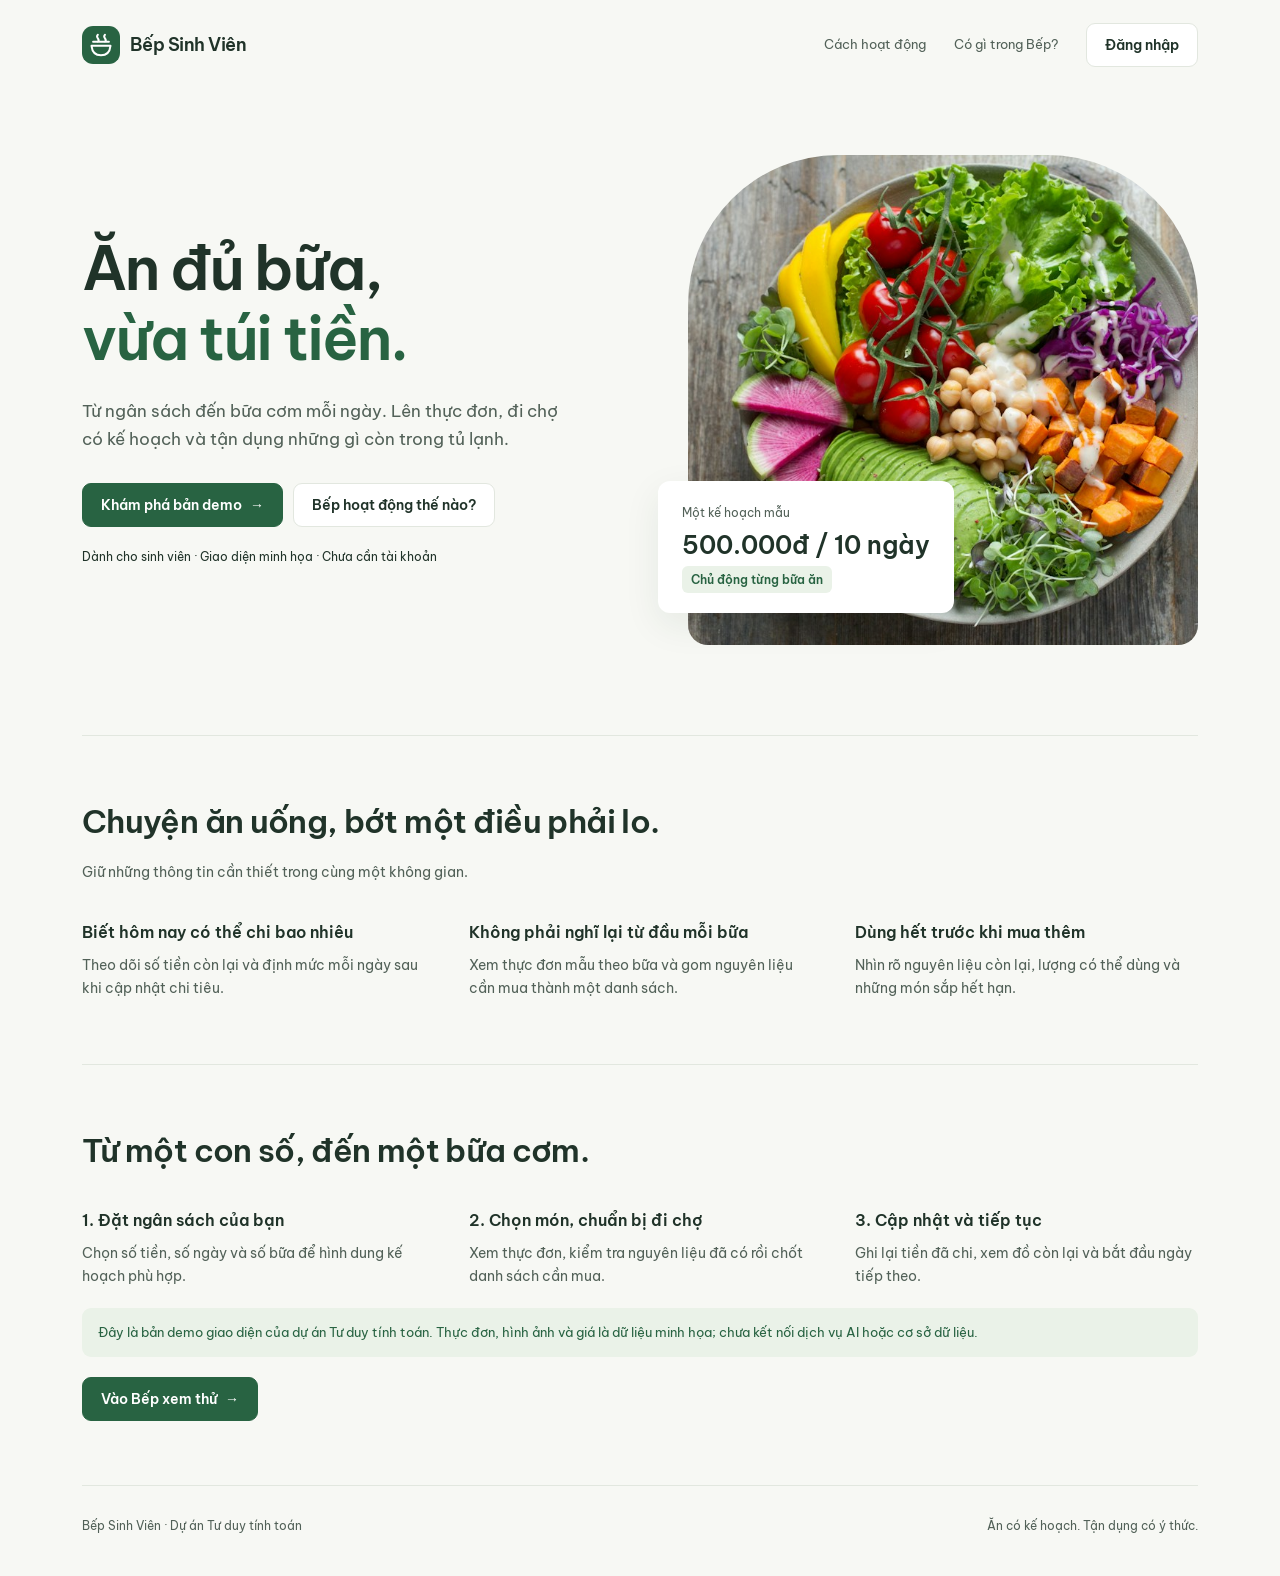
==== index.html @ ee5feed2 "Add Bep Sinh Vien frontend demo" ====
<!doctype html>
<html lang="vi">
<head>
<meta charset="utf-8">
<meta name="viewport" content="width=device-width,initial-scale=1">
<title>Bếp Sinh Viên · Ăn đủ bữa, vừa túi tiền</title>
<meta name="description" content="Giao diện demo trợ lý lập kế hoạch ăn uống cho sinh viên theo ngân sách và số ngày.">
<link rel="icon" href="assets/favicon.svg" type="image/svg+xml">
<link rel="stylesheet" href="css/style.css">
</head>
<body>
<a class="skip-link" href="#main">Tới nội dung</a>
<div class="page-shell">
<header class="public-nav">
<a class="brand" href="index.html">
<img src="assets/favicon.svg" alt="">Bếp Sinh Viên</a>
<nav aria-label="Điều hướng">
<a href="#how">Cách hoạt động</a>
<a href="#features">Có gì trong Bếp?</a>
<a class="btn" href="login.html">Đăng nhập</a>
</nav>
</header>
<main id="main">
<section class="hero">
<div>
<h1>Ăn đủ bữa,<br>
<span>vừa túi tiền.</span>
</h1>
<p>Từ ngân sách đến bữa cơm mỗi ngày. Lên thực đơn, đi chợ có kế hoạch và tận dụng những gì còn trong tủ lạnh.</p>
<div class="actions">
<a class="btn primary" href="dashboard.html">Khám phá bản demo <span aria-hidden="true">→</span>
</a>
<a class="btn" href="#how">Bếp hoạt động thế nào?</a>
</div>
<div class="hero-foot">Dành cho sinh viên · Giao diện minh họa · Chưa cần tài khoản</div>
</div>
<div class="hero-visual">
<img src="assets/images/hero.jpg" alt="Một bữa ăn nhiều rau củ được chuẩn bị gọn gàng">
<div class="hero-note">
<small>Một kế hoạch mẫu</small>
<strong class="number">500.000đ / 10 ngày</strong>
<span class="badge">Chủ động từng bữa ăn</span>
</div>
</div>
</section>
<section class="public-section" id="features">
<h2>Chuyện ăn uống, bớt một điều phải lo.</h2>
<p>Giữ những thông tin cần thiết trong cùng một không gian.</p>
<div class="feature-rows">
<article>
<h3>Biết hôm nay có thể chi bao nhiêu</h3>
<p>Theo dõi số tiền còn lại và định mức mỗi ngày sau khi cập nhật chi tiêu.</p>
</article>
<article>
<h3>Không phải nghĩ lại từ đầu mỗi bữa</h3>
<p>Xem thực đơn mẫu theo bữa và gom nguyên liệu cần mua thành một danh sách.</p>
</article>
<article>
<h3>Dùng hết trước khi mua thêm</h3>
<p>Nhìn rõ nguyên liệu còn lại, lượng có thể dùng và những món sắp hết hạn.</p>
</article>
</div>
</section>
<section class="public-section" id="how">
<h2>Từ một con số, đến một bữa cơm.</h2>
<div class="feature-rows">
<article>
<h3>1. Đặt ngân sách của bạn</h3>
<p>Chọn số tiền, số ngày và số bữa để hình dung kế hoạch phù hợp.</p>
</article>
<article>
<h3>2. Chọn món, chuẩn bị đi chợ</h3>
<p>Xem thực đơn, kiểm tra nguyên liệu đã có rồi chốt danh sách cần mua.</p>
</article>
<article>
<h3>3. Cập nhật và tiếp tục</h3>
<p>Ghi lại tiền đã chi, xem đồ còn lại và bắt đầu ngày tiếp theo.</p>
</article>
</div>
<div class="hint mt">Đây là bản demo giao diện của dự án Tư duy tính toán. Thực đơn, hình ảnh và giá là dữ liệu minh họa; chưa kết nối dịch vụ AI hoặc cơ sở dữ liệu.</div>
<a class="btn primary mt" href="dashboard.html">Vào Bếp xem thử <span aria-hidden="true">→</span>
</a>
</section>
</main>
<footer class="public-footer">
<span>Bếp Sinh Viên · Dự án Tư duy tính toán</span>
<span>Ăn có kế hoạch. Tận dụng có ý thức.</span>
</footer>
</div>
</body>
</html>
---- css/style.css ----
@font-face{
  font-family:Be Vietnam Pro;
  src:url('../assets/fonts/BeVietnamPro-Regular.ttf') format('truetype');
  font-weight:400;
  font-style:normal;
  font-display:swap}
  @font-face{
    font-family:Be Vietnam Pro;
    src:url('../assets/fonts/BeVietnamPro-SemiBold.ttf') format('truetype');
    font-weight:500 900;
    font-style:normal;
    font-display:swap}
    :root{
      --bg:#f7f8f4;
      --surface:#fff;
      --text:#203329;
      --muted:#526158;
      --green:#286342;
      --green-hover:#1d4b31;
      --soft:#eaf2e8;
      --line:#e2e7df;
      --amber:#805218;
      --amber-bg:#fff4de;
      --red:#a13631;
      --red-bg:#fcece8;
      --radius:14px;
      --shadow:0 12px 36px #163b2414;
      color-scheme:light}
      [data-theme=dark]{
        --bg:#142019;
        --surface:#1d2c22;
        --text:#f0f5ee;
        --muted:#b4c6b7;
        --green:#9acda6;
        --green-hover:#b4dfbd;
        --soft:#2b4130;
        --line:#3b5040;
        --amber:#f1cf8c;
        --amber-bg:#493b23;
        --red:#f5b7b0;
        --red-bg:#4e2b29;
        color-scheme:dark}
        *{
          box-sizing:border-box}
          html{
            scroll-behavior:smooth;
            scroll-padding-top:90px}
            body{
              margin:0;
              font-family:'Be Vietnam Pro','Segoe UI',sans-serif;
              font-size:14px;
              line-height:1.65;
              background:var(--bg);
              color:var(--text)}
              button,input,select,textarea{
                font:inherit}
                button,a,input,select,textarea{
                  -webkit-tap-highlight-color:transparent}
                  button,a{
                    touch-action:manipulation}
                    button{
                      cursor:pointer}
                      button:disabled{
                        opacity:.48;
                        cursor:not-allowed}
                        a{
                          color:var(--green);
                          text-underline-offset:4px}
                          button{
                            color:inherit}
                            img{
                              display:block;
                              max-width:100%;
                              object-fit:cover}
                              h1,h2,h3,p{
                                margin:0}
                                h1,h2,h3{
                                  line-height:1.35;
                                  text-wrap:balance}
                                  h1{
                                    font-size:30px;
                                    letter-spacing:-.035em;
                                    font-weight:650}
                                    h2{
                                      font-size:20px;
                                      letter-spacing:-.02em;
                                      font-weight:650}
                                      h3{
                                        font-size:16px;
                                        font-weight:600}
                                        p{
                                          color:var(--muted)}
                                          small{
                                            font-size:12px;
                                            color:var(--muted)}
                                            strong,b{
                                              font-weight:650}
                                              .muted{
                                                color:var(--muted)}
                                                .green{
                                                  color:var(--green)}
                                                  .number{
                                                    font-variant-numeric:tabular-nums}
                                                    ::selection{
                                                      background:var(--green);
                                                      color:var(--bg)}
                                                      :focus-visible{
                                                        outline:3px solid var(--green);
                                                        outline-offset:4px}
                                                        input,textarea{
                                                          caret-color:var(--green)}
                                                          ::-webkit-scrollbar{
                                                            width:8px;
                                                            height:8px}
                                                            ::-webkit-scrollbar-thumb{
                                                              background:#a3b4a5;
                                                              border-radius:8px}
                                                              ::-webkit-scrollbar-track{
                                                                background:var(--bg)}
                                                                [hidden]{
                                                                  display:none!important}
                                                                  .icon{
                                                                    width:21px;
                                                                    height:21px;
                                                                    fill:none;
                                                                    stroke:currentColor;
                                                                    stroke-width:1.7;
                                                                    stroke-linecap:round;
                                                                    stroke-linejoin:round;
                                                                    flex-shrink:0}
                                                                    .btn{
                                                                      display:inline-flex;
                                                                      align-items:center;
                                                                      justify-content:center;
                                                                      gap:8px;
                                                                      min-height:44px;
                                                                      padding:10px 18px;
                                                                      border-radius:9px;
                                                                      border:1px solid var(--line);
                                                                      background:var(--surface);
                                                                      color:var(--text);
                                                                      text-decoration:none;
                                                                      font-weight:550;
                                                                      line-height:1.5}
                                                                      .btn:hover{
                                                                        background:var(--soft);
                                                                        border-color:var(--green)}
                                                                        .btn.primary{
                                                                          background:var(--green);
                                                                          color:var(--surface);
                                                                          border-color:var(--green)}
                                                                          [data-theme=dark] .btn.primary{
                                                                            color:#142019}
                                                                            .btn.primary:hover{
                                                                              background:var(--green-hover)}
                                                                              .btn.subtle{
                                                                                background:var(--soft);
                                                                                color:var(--green);
                                                                                border-color:transparent}
                                                                                .btn.small{
                                                                                  padding:7px 12px;
                                                                                  font-size:12px}
                                                                                  .btn.danger{
                                                                                    color:var(--red)}
                                                                                    .icon-btn{
                                                                                      width:44px;
                                                                                      height:44px;
                                                                                      border:0;
                                                                                      border-radius:10px;
                                                                                      background:transparent;
                                                                                      display:inline-flex;
                                                                                      align-items:center;
                                                                                      justify-content:center;
                                                                                      flex-shrink:0}
                                                                                      .icon-btn:hover{
                                                                                        background:var(--soft)}
                                                                                        .text-btn{
                                                                                          background:none;
                                                                                          border:0;
                                                                                          padding:8px 0;
                                                                                          color:var(--green);
                                                                                          text-decoration:none;
                                                                                          font-weight:600;
                                                                                          display:inline-flex;
                                                                                          align-items:center;
                                                                                          gap:6px;
                                                                                          min-height:44px}
                                                                                          .row{
                                                                                            display:flex;
                                                                                            align-items:center;
                                                                                            gap:12px}
                                                                                            .between{
                                                                                              justify-content:space-between}
                                                                                              .wrap{
                                                                                                flex-wrap:wrap}
                                                                                                .stack{
                                                                                                  display:grid;
                                                                                                  gap:20px}
                                                                                                  .actions{
                                                                                                    display:flex;
                                                                                                    align-items:center;
                                                                                                    gap:10px;
                                                                                                    flex-wrap:wrap}
                                                                                                    .badge{
                                                                                                      display:inline-flex;
                                                                                                      align-items:center;
                                                                                                      gap:5px;
                                                                                                      padding:4px 9px;
                                                                                                      border-radius:6px;
                                                                                                      background:var(--soft);
                                                                                                      color:var(--green);
                                                                                                      font-size:12px;
                                                                                                      font-weight:550;
                                                                                                      line-height:1.6}
                                                                                                      .badge.warn{
                                                                                                        background:var(--amber-bg);
                                                                                                        color:var(--amber)}
                                                                                                        .badge.danger{
                                                                                                          background:var(--red-bg);
                                                                                                          color:var(--red)}
                                                                                                          .badge.neutral{
                                                                                                            background:var(--bg);
                                                                                                            color:var(--muted)}
                                                                                                            .brand{
                                                                                                              display:inline-flex;
                                                                                                              align-items:center;
                                                                                                              gap:10px;
                                                                                                              color:var(--text);
                                                                                                              text-decoration:none;
                                                                                                              font-size:18px;
                                                                                                              font-weight:700;
                                                                                                              letter-spacing:-.03em}
                                                                                                              .brand img{
                                                                                                                width:38px;
                                                                                                                height:38px}
                                                                                                                .panel{
                                                                                                                  background:var(--surface);
                                                                                                                  border:1px solid var(--line);
                                                                                                                  border-radius:var(--radius);
                                                                                                                  padding:24px}
                                                                                                                  .panel-head{
                                                                                                                    display:flex;
                                                                                                                    justify-content:space-between;
                                                                                                                    align-items:center;
                                                                                                                    gap:16px;
                                                                                                                    margin-bottom:20px}
                                                                                                                    .panel-head p{
                                                                                                                      font-size:12px;
                                                                                                                      margin-top:5px}
                                                                                                                      .field{
                                                                                                                        display:grid;
                                                                                                                        gap:7px;
                                                                                                                        font-weight:550;
                                                                                                                        font-size:13px}
                                                                                                                        .field input,.field select,.field textarea{
                                                                                                                          width:100%;
                                                                                                                          min-height:46px;
                                                                                                                          border:1px solid var(--line);
                                                                                                                          border-radius:8px;
                                                                                                                          padding:10px 12px;
                                                                                                                          background:var(--surface);
                                                                                                                          color:var(--text);
                                                                                                                          font-weight:400}
                                                                                                                          .field textarea{
                                                                                                                            min-height:90px;
                                                                                                                            resize:vertical}
                                                                                                                            .field input::placeholder,.field textarea::placeholder{
                                                                                                                              color:var(--muted);
                                                                                                                              opacity:1}
                                                                                                                              .field input:focus,.field select:focus{
                                                                                                                                border-color:var(--green)}
                                                                                                                                .field small{
                                                                                                                                  font-weight:400}
                                                                                                                                  .form-grid{
                                                                                                                                    display:grid;
                                                                                                                                    grid-template-columns:1fr 1fr;
                                                                                                                                    gap:20px}
                                                                                                                                    .form-error{
                                                                                                                                      color:var(--red);
                                                                                                                                      min-height:24px;
                                                                                                                                      font-size:13px;
                                                                                                                                      margin-top:12px}
                                                                                                                                      .hint{
                                                                                                                                        padding:14px 16px;
                                                                                                                                        border-radius:9px;
                                                                                                                                        background:var(--soft);
                                                                                                                                        color:var(--green);
                                                                                                                                        font-size:13px}
                                                                                                                                        .hint.warn{
                                                                                                                                          background:var(--amber-bg);
                                                                                                                                          color:var(--amber)}
                                                                                                                                          .chip{
                                                                                                                                            display:inline-flex;
                                                                                                                                            align-items:center;
                                                                                                                                            gap:8px;
                                                                                                                                            border:1px solid var(--line);
                                                                                                                                            border-radius:8px;
                                                                                                                                            padding:9px 12px;
                                                                                                                                            cursor:pointer;
                                                                                                                                            font-size:13px;
                                                                                                                                            min-height:44px}
                                                                                                                                            .chip:has(input:checked){
                                                                                                                                              background:var(--soft);
                                                                                                                                              border-color:var(--green);
                                                                                                                                              color:var(--green)}
                                                                                                                                              input[type=checkbox],input[type=radio]{
                                                                                                                                                accent-color:var(--green);
                                                                                                                                                width:17px;
                                                                                                                                                height:17px;
                                                                                                                                                flex-shrink:0}
                                                                                                                                                .table-wrap{
                                                                                                                                                  overflow:auto}
                                                                                                                                                  table{
                                                                                                                                                    border-collapse:collapse;
                                                                                                                                                    width:100%;
                                                                                                                                                    text-align:left;
                                                                                                                                                    white-space:nowrap;
                                                                                                                                                    font-size:13px}
                                                                                                                                                    th{
                                                                                                                                                      font-size:12px;
                                                                                                                                                      text-transform:uppercase;
                                                                                                                                                      letter-spacing:.03em;
                                                                                                                                                      color:var(--muted);
                                                                                                                                                      font-weight:550;
                                                                                                                                                      background:var(--bg)}
                                                                                                                                                      th,td{
                                                                                                                                                        padding:15px 12px;
                                                                                                                                                        border-bottom:1px solid var(--line)}
                                                                                                                                                        td:first-child,th:first-child{
                                                                                                                                                          padding-left:16px}
                                                                                                                                                          tbody tr:last-child td{
                                                                                                                                                            border-bottom:0}
                                                                                                                                                            .empty{
                                                                                                                                                              text-align:center;
                                                                                                                                                              padding:36px 20px}
                                                                                                                                                              .empty .icon{
                                                                                                                                                                width:36px;
                                                                                                                                                                height:36px;
                                                                                                                                                                color:var(--muted);
                                                                                                                                                                margin-bottom:12px}
                                                                                                                                                                .empty p{
                                                                                                                                                                  margin-top:8px}
                                                                                                                                                                  .skip-link{
                                                                                                                                                                    position:absolute;
                                                                                                                                                                    left:10px;
                                                                                                                                                                    top:-100px;
                                                                                                                                                                    z-index:100;
                                                                                                                                                                    background:var(--surface);
                                                                                                                                                                    padding:12px}
                                                                                                                                                                    .skip-link:focus{
                                                                                                                                                                      top:10px}
                                                                                                                                                                      .toast{
                                                                                                                                                                        position:fixed;
                                                                                                                                                                        bottom:26px;
                                                                                                                                                                        left:50%;
                                                                                                                                                                        transform:translateX(-50%);
                                                                                                                                                                        z-index:100;
                                                                                                                                                                        background:var(--text);
                                                                                                                                                                        color:var(--bg);
                                                                                                                                                                        padding:13px 20px;
                                                                                                                                                                        border-radius:10px;
                                                                                                                                                                        box-shadow:var(--shadow);
                                                                                                                                                                        max-width:min(90vw,540px);
                                                                                                                                                                        font-size:13px}
                                                                                                                                                                        .page-shell{
                                                                                                                                                                          max-width:1180px;
                                                                                                                                                                          margin:auto;
                                                                                                                                                                          padding:0 32px}
                                                                                                                                                                          .public-nav{
                                                                                                                                                                            height:90px;
                                                                                                                                                                            display:flex;
                                                                                                                                                                            align-items:center;
                                                                                                                                                                            justify-content:space-between;
                                                                                                                                                                            gap:24px}
                                                                                                                                                                            .public-nav nav{
                                                                                                                                                                              display:flex;
                                                                                                                                                                              gap:28px;
                                                                                                                                                                              align-items:center}
                                                                                                                                                                              .public-nav nav>a:not(.btn){
                                                                                                                                                                                color:var(--muted);
                                                                                                                                                                                text-decoration:none;
                                                                                                                                                                                font-size:13px}
                                                                                                                                                                                .hero{
                                                                                                                                                                                  display:grid;
                                                                                                                                                                                  grid-template-columns:1.05fr 1fr;
                                                                                                                                                                                  align-items:center;
                                                                                                                                                                                  gap:70px;
                                                                                                                                                                                  padding:65px 0 90px}
                                                                                                                                                                                  .hero h1{
                                                                                                                                                                                    font-size:60px;
                                                                                                                                                                                    line-height:1.17;
                                                                                                                                                                                    max-width:650px}
                                                                                                                                                                                    .hero h1 span{
                                                                                                                                                                                      color:var(--green)}
                                                                                                                                                                                      .hero p{
                                                                                                                                                                                        font-size:17px;
                                                                                                                                                                                        margin:24px 0 30px;
                                                                                                                                                                                        max-width:480px}
                                                                                                                                                                                        .hero-visual{
                                                                                                                                                                                          position:relative}
                                                                                                                                                                                          .hero-visual>img{
                                                                                                                                                                                            width:100%;
                                                                                                                                                                                            height:490px;
                                                                                                                                                                                            border-radius:150px 150px 20px 20px}
                                                                                                                                                                                            .hero-note{
                                                                                                                                                                                              position:absolute;
                                                                                                                                                                                              left:-30px;
                                                                                                                                                                                              bottom:32px;
                                                                                                                                                                                              background:var(--surface);
                                                                                                                                                                                              box-shadow:var(--shadow);
                                                                                                                                                                                              padding:20px 24px;
                                                                                                                                                                                              border-radius:12px}
                                                                                                                                                                                              .hero-note strong{
                                                                                                                                                                                                display:block;
                                                                                                                                                                                                font-size:25px}
                                                                                                                                                                                                .hero-foot{
                                                                                                                                                                                                  margin-top:20px;
                                                                                                                                                                                                  font-size:12px}
                                                                                                                                                                                                  .public-section{
                                                                                                                                                                                                    padding:64px 0;
                                                                                                                                                                                                    border-top:1px solid var(--line)}
                                                                                                                                                                                                    .public-section>h2{
                                                                                                                                                                                                      font-size:32px;
                                                                                                                                                                                                      max-width:600px;
                                                                                                                                                                                                      margin-bottom:18px}
                                                                                                                                                                                                      .feature-rows{
                                                                                                                                                                                                        display:grid;
                                                                                                                                                                                                        grid-template-columns:repeat(3,1fr);
                                                                                                                                                                                                        gap:44px;
                                                                                                                                                                                                        margin-top:38px}
                                                                                                                                                                                                        .feature-rows h3{
                                                                                                                                                                                                          margin-bottom:10px}
                                                                                                                                                                                                          .feature-rows .icon{
                                                                                                                                                                                                            color:var(--green);
                                                                                                                                                                                                            width:29px;
                                                                                                                                                                                                            height:29px;
                                                                                                                                                                                                            margin-bottom:18px}
                                                                                                                                                                                                            .public-footer{
                                                                                                                                                                                                              padding:30px 0 40px;
                                                                                                                                                                                                              display:flex;
                                                                                                                                                                                                              gap:20px;
                                                                                                                                                                                                              justify-content:space-between;
                                                                                                                                                                                                              font-size:12px;
                                                                                                                                                                                                              color:var(--muted);
                                                                                                                                                                                                              border-top:1px solid var(--line)}
                                                                                                                                                                                                              .login-layout{
                                                                                                                                                                                                                min-height:calc(100vh - 90px);
                                                                                                                                                                                                                display:grid;
                                                                                                                                                                                                                grid-template-columns:1fr 1fr;
                                                                                                                                                                                                                gap:90px;
                                                                                                                                                                                                                align-items:center;
                                                                                                                                                                                                                padding-bottom:60px}
                                                                                                                                                                                                                .login-story{
                                                                                                                                                                                                                  background:var(--soft);
                                                                                                                                                                                                                  padding:48px;
                                                                                                                                                                                                                  border-radius:18px;
                                                                                                                                                                                                                  position:relative;
                                                                                                                                                                                                                  overflow:hidden}
                                                                                                                                                                                                                  .login-story h1{
                                                                                                                                                                                                                    font-size:40px;
                                                                                                                                                                                                                    margin-bottom:20px}
                                                                                                                                                                                                                    .login-story>img{
                                                                                                                                                                                                                      width:100%;
                                                                                                                                                                                                                      height:270px;
                                                                                                                                                                                                                      border-radius:12px;
                                                                                                                                                                                                                      margin-top:30px}
                                                                                                                                                                                                                      .login-form{
                                                                                                                                                                                                                        max-width:420px;
                                                                                                                                                                                                                        width:100%;
                                                                                                                                                                                                                        justify-self:center}
                                                                                                                                                                                                                        .login-form h1{
                                                                                                                                                                                                                          font-size:28px;
                                                                                                                                                                                                                          margin-bottom:10px}
                                                                                                                                                                                                                          .login-form form{
                                                                                                                                                                                                                            display:grid;
                                                                                                                                                                                                                            gap:18px;
                                                                                                                                                                                                                            margin-top:24px}
                                                                                                                                                                                                                            .login-form .btn{
                                                                                                                                                                                                                              width:100%}
                                                                                                                                                                                                                              .segmented{
                                                                                                                                                                                                                                display:flex;
                                                                                                                                                                                                                                background:var(--bg);
                                                                                                                                                                                                                                padding:4px;
                                                                                                                                                                                                                                border:1px solid var(--line);
                                                                                                                                                                                                                                border-radius:10px;
                                                                                                                                                                                                                                margin:24px 0}
                                                                                                                                                                                                                                .segmented button{
                                                                                                                                                                                                                                  flex:1;
                                                                                                                                                                                                                                  min-height:42px;
                                                                                                                                                                                                                                  background:none;
                                                                                                                                                                                                                                  border:0;
                                                                                                                                                                                                                                  border-radius:7px;
                                                                                                                                                                                                                                  color:var(--muted)}
                                                                                                                                                                                                                                  .segmented button.active{
                                                                                                                                                                                                                                    background:var(--surface);
                                                                                                                                                                                                                                    color:var(--green);
                                                                                                                                                                                                                                    font-weight:600}
                                                                                                                                                                                                                                    .divider{
                                                                                                                                                                                                                                      display:flex;
                                                                                                                                                                                                                                      align-items:center;
                                                                                                                                                                                                                                      gap:15px;
                                                                                                                                                                                                                                      color:var(--muted);
                                                                                                                                                                                                                                      font-size:12px;
                                                                                                                                                                                                                                      margin:20px 0}
                                                                                                                                                                                                                                      .divider:before,.divider:after{
                                                                                                                                                                                                                                        content:'';
                                                                                                                                                                                                                                        height:1px;
                                                                                                                                                                                                                                        background:var(--line);
                                                                                                                                                                                                                                        flex:1}
                                                                                                                                                                                                                                        .login-note{
                                                                                                                                                                                                                                          margin-top:20px;
                                                                                                                                                                                                                                          font-size:12px;
                                                                                                                                                                                                                                          text-align:center}
                                                                                                                                                                                                                                          .full{
                                                                                                                                                                                                                                            width:100%}
                                                                                                                                                                                                                                            .mt{
                                                                                                                                                                                                                                              margin-top:20px}
                                                                                                                                                                                                                                              .table-wrap{
                                                                                                                                                                                                                                                position:relative;
                                                                                                                                                                                                                                                min-width:0}
                                                                                                                                                                                                                                                @media(max-width:960px){
                                                                                                                                                                                                                                                  .hero{
                                                                                                                                                                                                                                                    gap:35px}
                                                                                                                                                                                                                                                    .hero h1{
                                                                                                                                                                                                                                                      font-size:44px}
                                                                                                                                                                                                                                                      .hero-visual>img{
                                                                                                                                                                                                                                                        height:420px}
                                                                                                                                                                                                                                                        .login-layout{
                                                                                                                                                                                                                                                          gap:40px}
                                                                                                                                                                                                                                                          .login-story{
                                                                                                                                                                                                                                                            padding:30px}
                                                                                                                                                                                                                                                            .login-story h1{
                                                                                                                                                                                                                                                              font-size:32px}
                                                                                                                                                                                                                                                            }
                                                                                                                                                                                                                                                            @media(max-width:650px){
                                                                                                                                                                                                                                                              body{
                                                                                                                                                                                                                                                                font-size:14px}
                                                                                                                                                                                                                                                                h1{
                                                                                                                                                                                                                                                                  font-size:26px}
                                                                                                                                                                                                                                                                  .page-shell{
                                                                                                                                                                                                                                                                    padding:0 20px}
                                                                                                                                                                                                                                                                    .public-nav{
                                                                                                                                                                                                                                                                      height:76px}
                                                                                                                                                                                                                                                                      .public-nav nav>a:not(.btn){
                                                                                                                                                                                                                                                                        display:none}
                                                                                                                                                                                                                                                                        .brand{
                                                                                                                                                                                                                                                                          font-size:16px}
                                                                                                                                                                                                                                                                          .brand img{
                                                                                                                                                                                                                                                                            width:32px;
                                                                                                                                                                                                                                                                            height:32px}
                                                                                                                                                                                                                                                                            .hero{
                                                                                                                                                                                                                                                                              grid-template-columns:1fr;
                                                                                                                                                                                                                                                                              padding:34px 0 50px;
                                                                                                                                                                                                                                                                              gap:35px}
                                                                                                                                                                                                                                                                              .hero h1{
                                                                                                                                                                                                                                                                                font-size:42px}
                                                                                                                                                                                                                                                                                .hero p{
                                                                                                                                                                                                                                                                                  font-size:15px}
                                                                                                                                                                                                                                                                                  .hero-visual>img{
                                                                                                                                                                                                                                                                                    height:310px;
                                                                                                                                                                                                                                                                                    border-radius:100px 100px 16px 16px}
                                                                                                                                                                                                                                                                                    .hero-note{
                                                                                                                                                                                                                                                                                      left:12px;
                                                                                                                                                                                                                                                                                      bottom:16px;
                                                                                                                                                                                                                                                                                      padding:14px 18px}
                                                                                                                                                                                                                                                                                      .feature-rows{
                                                                                                                                                                                                                                                                                        grid-template-columns:1fr;
                                                                                                                                                                                                                                                                                        gap:30px}
                                                                                                                                                                                                                                                                                        .public-section{
                                                                                                                                                                                                                                                                                          padding:40px 0}
                                                                                                                                                                                                                                                                                          .public-section>h2{
                                                                                                                                                                                                                                                                                            font-size:26px}
                                                                                                                                                                                                                                                                                            .public-footer{
                                                                                                                                                                                                                                                                                              flex-direction:column}
                                                                                                                                                                                                                                                                                              .login-layout{
                                                                                                                                                                                                                                                                                                grid-template-columns:1fr;
                                                                                                                                                                                                                                                                                                padding:30px 0 50px;
                                                                                                                                                                                                                                                                                                gap:32px}
                                                                                                                                                                                                                                                                                                .login-story{
                                                                                                                                                                                                                                                                                                  display:none}
                                                                                                                                                                                                                                                                                                  .form-grid{
                                                                                                                                                                                                                                                                                                    grid-template-columns:1fr;
                                                                                                                                                                                                                                                                                                    gap:16px}
                                                                                                                                                                                                                                                                                                    .panel{
                                                                                                                                                                                                                                                                                                      padding:18px}
                                                                                                                                                                                                                                                                                                      .panel-head{
                                                                                                                                                                                                                                                                                                        align-items:flex-start}
                                                                                                                                                                                                                                                                                                        .panel-head h2{
                                                                                                                                                                                                                                                                                                          font-size:18px}
                                                                                                                                                                                                                                                                                                        }
                                                                                                                                                                                                                                                                                                        @media(prefers-reduced-motion:reduce){
                                                                                                                                                                                                                                                                                                          html{
                                                                                                                                                                                                                                                                                                            scroll-behavior:auto}
                                                                                                                                                                                                                                                                                                            *,*:before,*:after{
                                                                                                                                                                                                                                                                                                              animation:none!important;
                                                                                                                                                                                                                                                                                                              transition:none!important}
                                                                                                                                                                                                                                                                                                            }
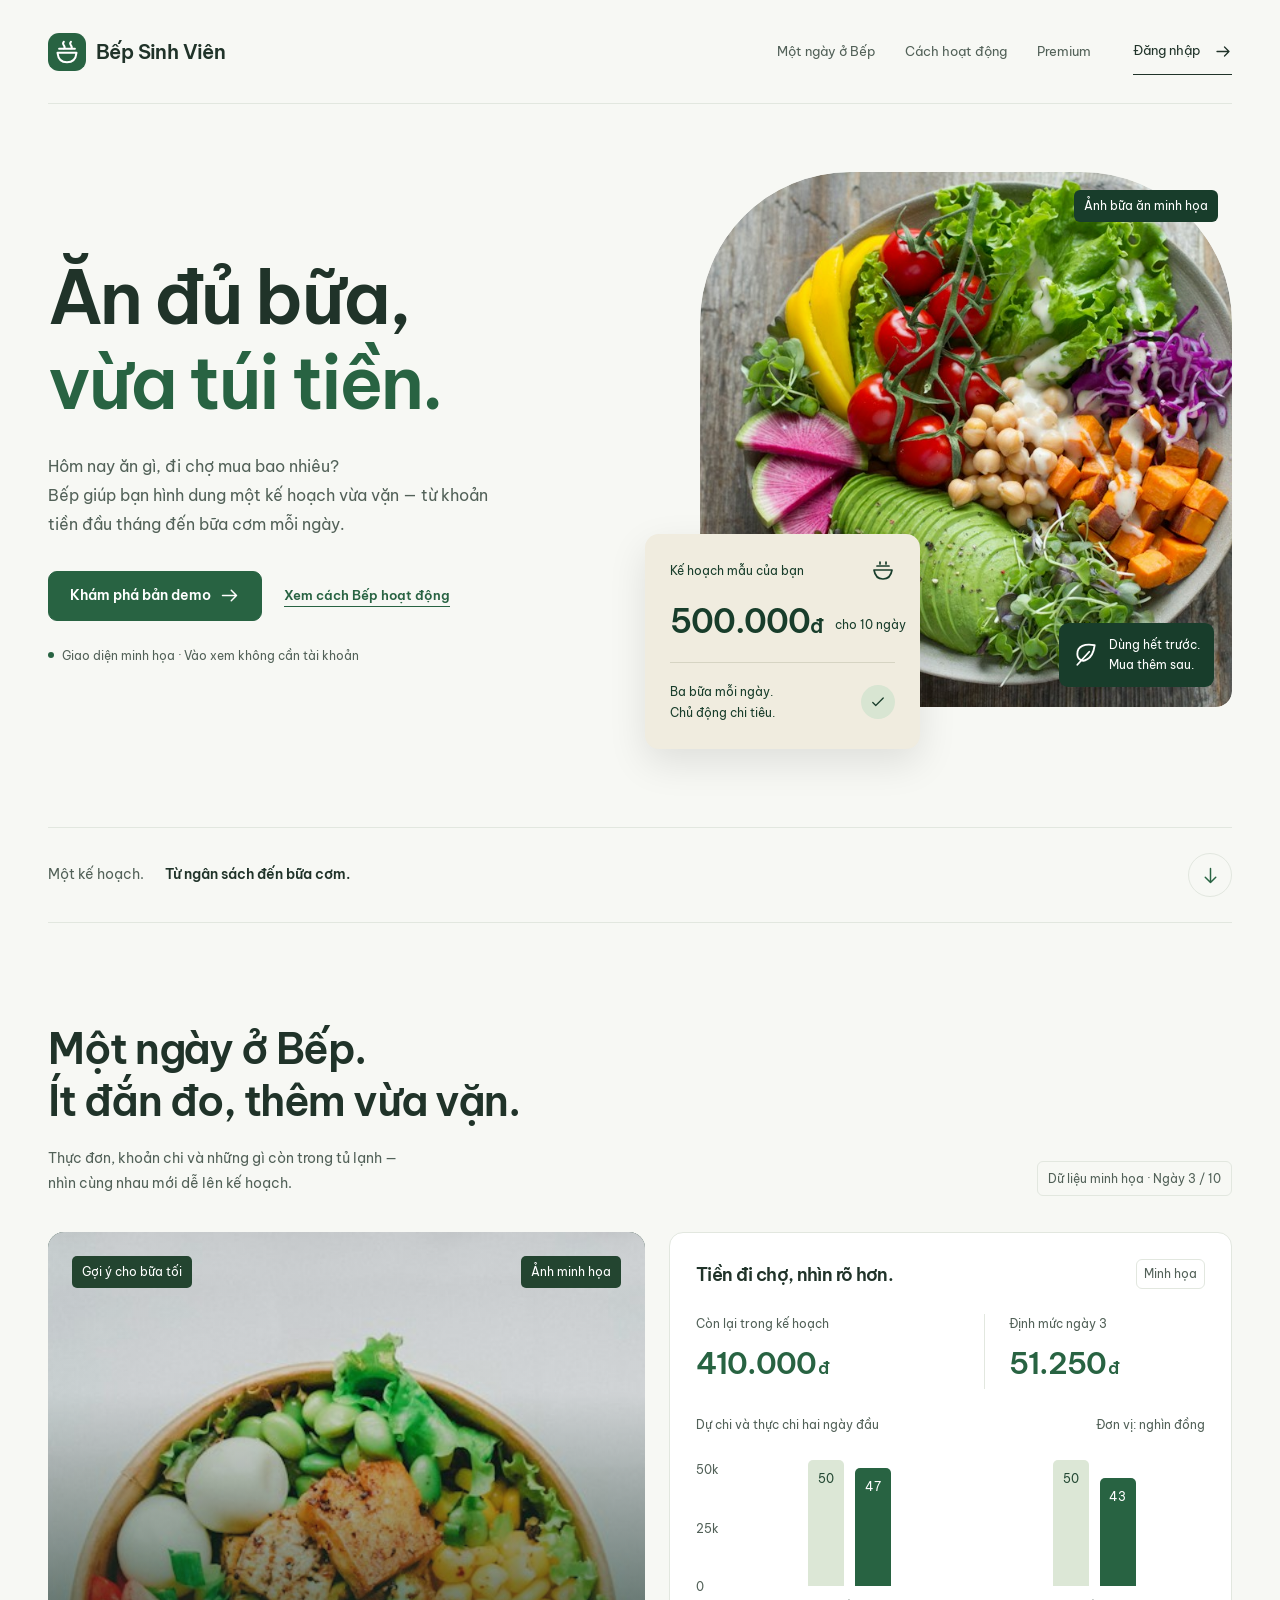
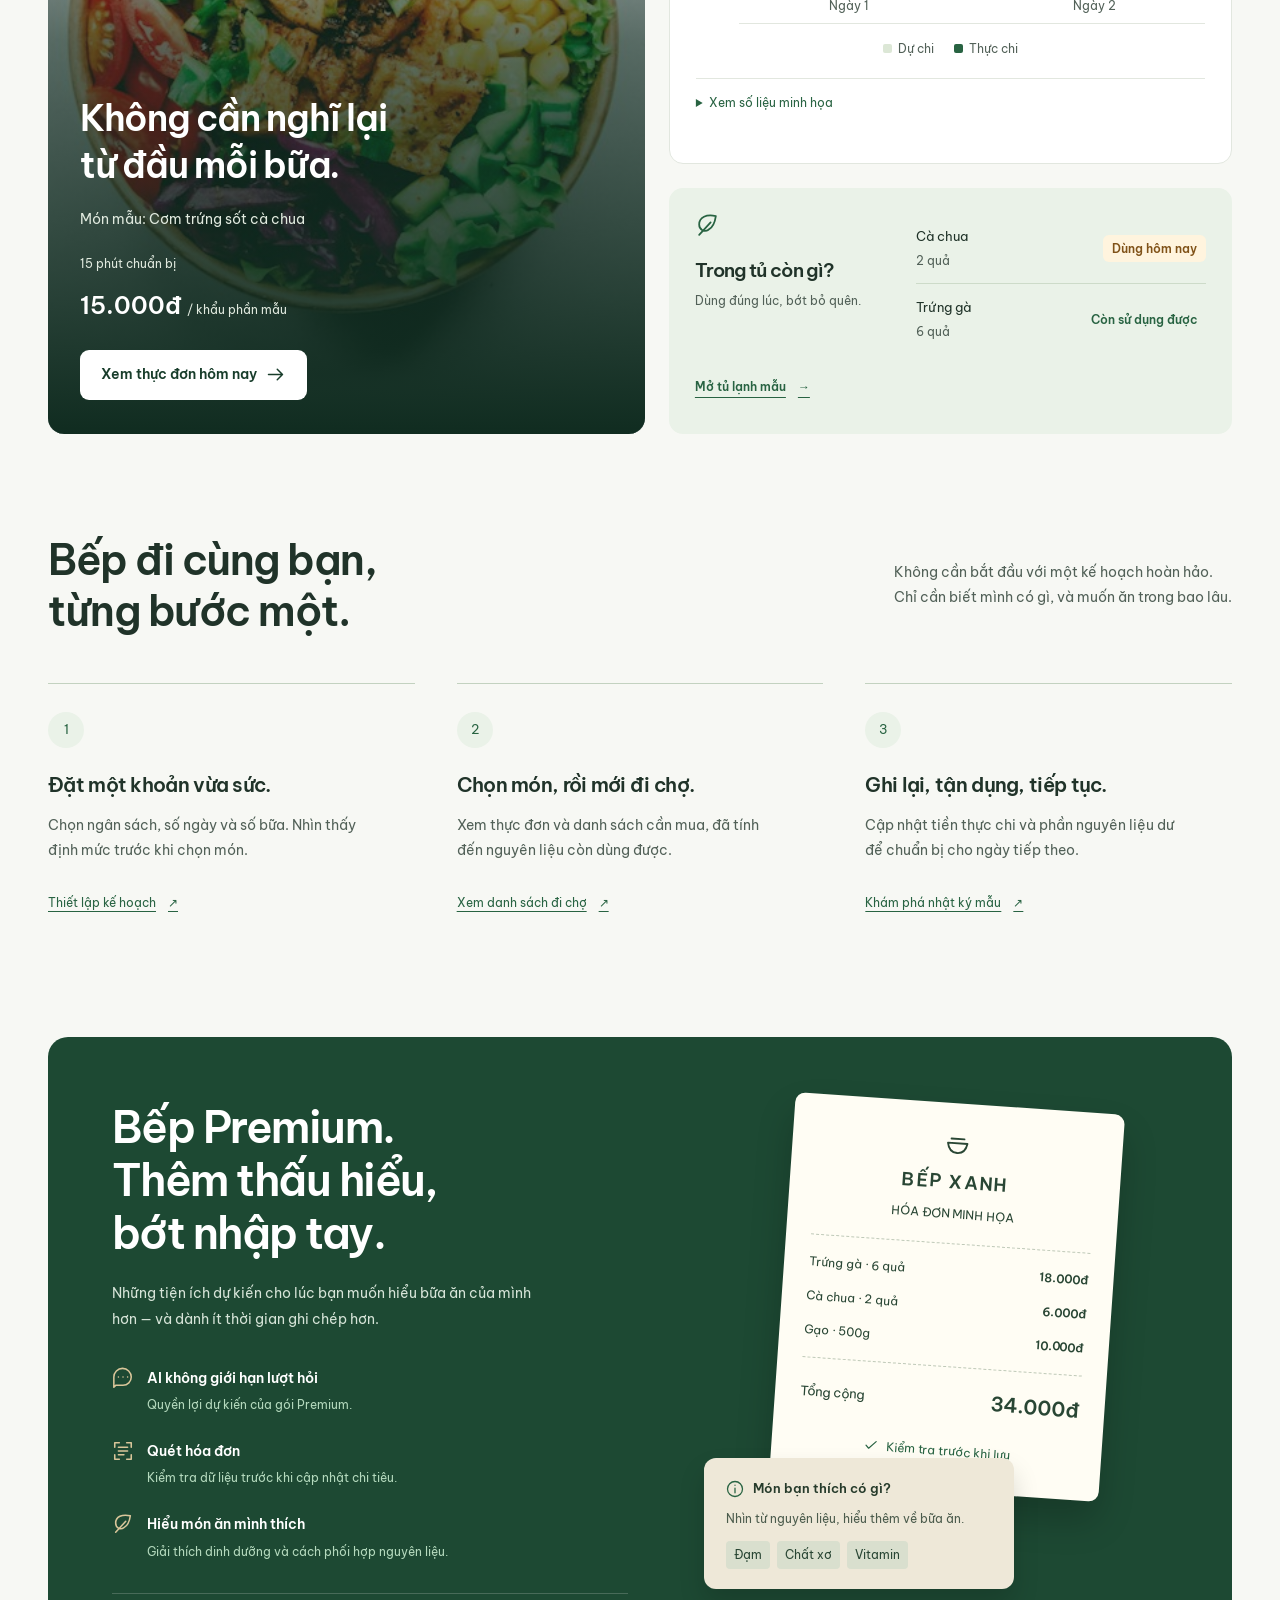
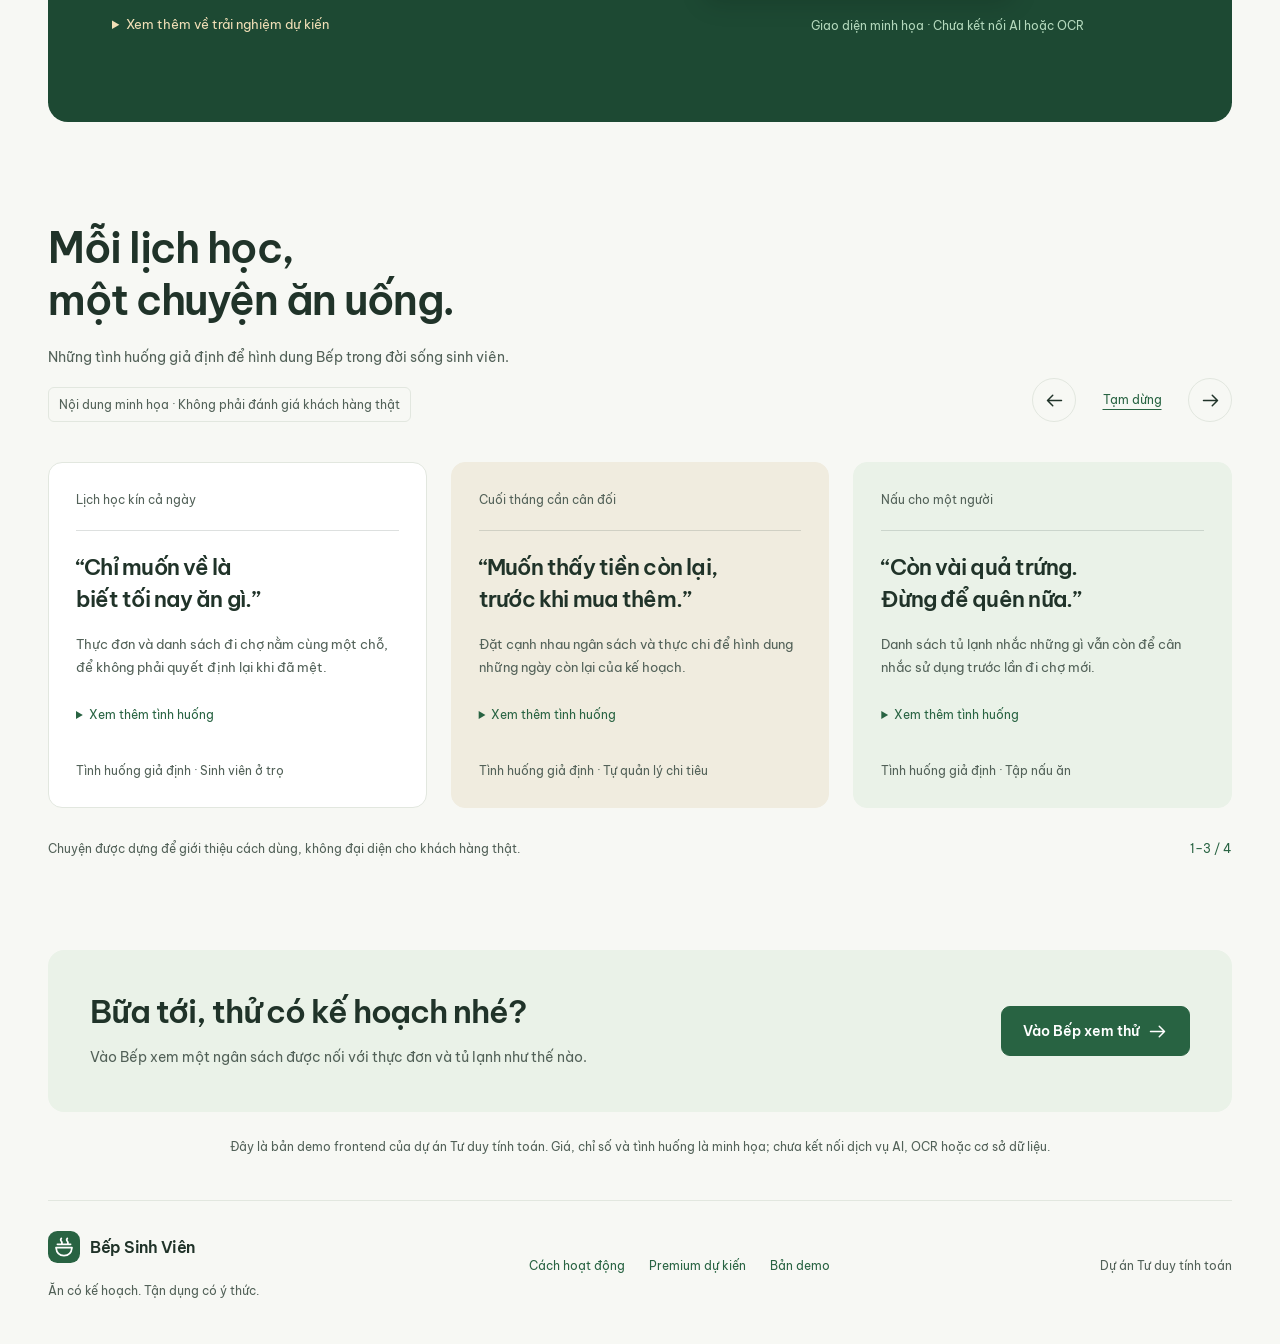
==== commit a1568c2a: "Polish homepage with meal planning story and Premium preview" ====
--- a/index.html
+++ b/index.html
@@ -1,91 +1,52 @@
 <!doctype html>
 <html lang="vi">
 <head>
-<meta charset="utf-8">
-<meta name="viewport" content="width=device-width,initial-scale=1">
-<title>Bếp Sinh Viên · Ăn đủ bữa, vừa túi tiền</title>
-<meta name="description" content="Giao diện demo trợ lý lập kế hoạch ăn uống cho sinh viên theo ngân sách và số ngày.">
-<link rel="icon" href="assets/favicon.svg" type="image/svg+xml">
-<link rel="stylesheet" href="css/style.css">
+  <meta charset="utf-8">
+  <meta name="viewport" content="width=device-width, initial-scale=1">
+  <meta name="description" content="Bếp Sinh Viên — giao diện minh họa kế hoạch bữa ăn, ngân sách và tận dụng nguyên liệu cho sinh viên.">
+  <meta name="theme-color" content="#286342">
+  <title>Bếp Sinh Viên · Ăn đủ bữa, vừa túi tiền</title>
+  <link rel="icon" href="assets/favicon.svg" type="image/svg+xml">
+  <link rel="stylesheet" href="css/style.css">
+  <link rel="stylesheet" href="css/home.css">
+  <script defer src="js/home.js"></script>
 </head>
-<body>
-<a class="skip-link" href="#main">Tới nội dung</a>
-<div class="page-shell">
-<header class="public-nav">
-<a class="brand" href="index.html">
-<img src="assets/favicon.svg" alt="">Bếp Sinh Viên</a>
-<nav aria-label="Điều hướng">
-<a href="#how">Cách hoạt động</a>
-<a href="#features">Có gì trong Bếp?</a>
-<a class="btn" href="login.html">Đăng nhập</a>
-</nav>
-</header>
-<main id="main">
-<section class="hero">
-<div>
-<h1>Ăn đủ bữa,<br>
-<span>vừa túi tiền.</span>
-</h1>
-<p>Từ ngân sách đến bữa cơm mỗi ngày. Lên thực đơn, đi chợ có kế hoạch và tận dụng những gì còn trong tủ lạnh.</p>
-<div class="actions">
-<a class="btn primary" href="dashboard.html">Khám phá bản demo <span aria-hidden="true">→</span>
-</a>
-<a class="btn" href="#how">Bếp hoạt động thế nào?</a>
-</div>
-<div class="hero-foot">Dành cho sinh viên · Giao diện minh họa · Chưa cần tài khoản</div>
-</div>
-<div class="hero-visual">
-<img src="assets/images/hero.jpg" alt="Một bữa ăn nhiều rau củ được chuẩn bị gọn gàng">
-<div class="hero-note">
-<small>Một kế hoạch mẫu</small>
-<strong class="number">500.000đ / 10 ngày</strong>
-<span class="badge">Chủ động từng bữa ăn</span>
-</div>
-</div>
-</section>
-<section class="public-section" id="features">
-<h2>Chuyện ăn uống, bớt một điều phải lo.</h2>
-<p>Giữ những thông tin cần thiết trong cùng một không gian.</p>
-<div class="feature-rows">
-<article>
-<h3>Biết hôm nay có thể chi bao nhiêu</h3>
-<p>Theo dõi số tiền còn lại và định mức mỗi ngày sau khi cập nhật chi tiêu.</p>
-</article>
-<article>
-<h3>Không phải nghĩ lại từ đầu mỗi bữa</h3>
-<p>Xem thực đơn mẫu theo bữa và gom nguyên liệu cần mua thành một danh sách.</p>
-</article>
-<article>
-<h3>Dùng hết trước khi mua thêm</h3>
-<p>Nhìn rõ nguyên liệu còn lại, lượng có thể dùng và những món sắp hết hạn.</p>
-</article>
-</div>
-</section>
-<section class="public-section" id="how">
-<h2>Từ một con số, đến một bữa cơm.</h2>
-<div class="feature-rows">
-<article>
-<h3>1. Đặt ngân sách của bạn</h3>
-<p>Chọn số tiền, số ngày và số bữa để hình dung kế hoạch phù hợp.</p>
-</article>
-<article>
-<h3>2. Chọn món, chuẩn bị đi chợ</h3>
-<p>Xem thực đơn, kiểm tra nguyên liệu đã có rồi chốt danh sách cần mua.</p>
-</article>
-<article>
-<h3>3. Cập nhật và tiếp tục</h3>
-<p>Ghi lại tiền đã chi, xem đồ còn lại và bắt đầu ngày tiếp theo.</p>
-</article>
-</div>
-<div class="hint mt">Đây là bản demo giao diện của dự án Tư duy tính toán. Thực đơn, hình ảnh và giá là dữ liệu minh họa; chưa kết nối dịch vụ AI hoặc cơ sở dữ liệu.</div>
-<a class="btn primary mt" href="dashboard.html">Vào Bếp xem thử <span aria-hidden="true">→</span>
-</a>
-</section>
-</main>
-<footer class="public-footer">
-<span>Bếp Sinh Viên · Dự án Tư duy tính toán</span>
-<span>Ăn có kế hoạch. Tận dụng có ý thức.</span>
-</footer>
-</div>
+<body class="home-page">
+  <a class="skip-link" href="#main">Bỏ qua menu, tới nội dung</a>
+  <header class="home-header"><div class="home-container home-header-inner">
+    <a class="brand" href="index.html" aria-label="Bếp Sinh Viên — Trang chủ"><img src="assets/favicon.svg" width="40" height="40" alt="">Bếp Sinh Viên</a>
+    <button class="icon-btn home-menu-toggle" id="home-menu-toggle" aria-label="Mở menu" aria-expanded="false" aria-controls="home-nav"><svg class="icon" viewBox="0 0 24 24" aria-hidden="true"><path d="M4 6h16M4 12h16M4 18h16"/></svg></button>
+    <nav id="home-nav" class="home-nav" aria-label="Điều hướng trang chủ"><a href="#a-day">Một ngày ở Bếp</a><a href="#how">Cách hoạt động</a><a href="#premium">Premium</a><a class="home-login" href="login.html">Đăng nhập <svg class="icon" viewBox="0 0 24 24" aria-hidden="true"><path d="M4 12h16m-6-6 6 6-6 6"/></svg></a></nav>
+  </div></header>
+  <main id="main">
+    <section class="home-hero home-container" aria-labelledby="hero-title">
+      <div class="hero-copy"><h1 id="hero-title">Ăn đủ bữa,<br><span>vừa túi tiền.</span></h1><p>Hôm nay ăn gì, đi chợ mua bao nhiêu? <br>Bếp giúp bạn hình dung một kế hoạch vừa vặn — từ khoản tiền đầu tháng đến bữa cơm mỗi ngày.</p><div class="hero-actions"><a class="btn primary" href="dashboard.html">Khám phá bản demo <svg class="icon" viewBox="0 0 24 24" aria-hidden="true"><path d="M4 12h16m-6-6 6 6-6 6"/></svg></a><a class="home-inline-link" href="#how">Xem cách Bếp hoạt động</a></div><p class="hero-demo-note"><span class="demo-dot" aria-hidden="true"></span>Giao diện minh họa · Vào xem không cần tài khoản</p></div>
+      <div class="hero-scene"><img class="hero-food" src="assets/images/hero.jpg" width="1000" height="1000" fetchpriority="high" alt="Bữa ăn nhiều màu sắc với rau củ và đậu"><span class="photo-note">Ảnh bữa ăn minh họa</span><div class="hero-plan"><div class="hero-plan-title"><span>Kế hoạch mẫu của bạn</span><svg class="icon" viewBox="0 0 24 24" aria-hidden="true"><path d="M3 11h18c-1 6-4 9-9 9s-8-3-9-9ZM6 7h12M9 3v2m6-2v2"/></svg></div><p><strong>500.000<span>đ</span></strong><span>cho 10 ngày</span></p><div class="hero-plan-divider"></div><div class="hero-plan-bottom"><span>Ba bữa mỗi ngày.<br>Chủ động chi tiêu.</span><span class="plan-check" aria-label="Kế hoạch minh họa"><svg class="icon" viewBox="0 0 24 24" aria-hidden="true"><path d="m5 12 4 4L19 6"/></svg></span></div></div><div class="hero-reuse"><svg class="icon" viewBox="0 0 24 24" aria-hidden="true"><path d="M20 3c-9-2-16 1-16 8 0 5 5 8 9 5 4-2 6-6 7-13ZM4 21l11-12"/></svg><span>Dùng hết trước.<br>Mua thêm sau.</span></div></div>
+    </section>
+    <div class="home-container"><div class="home-intro-line"><p>Một kế hoạch. <strong>Từ ngân sách đến bữa cơm.</strong></p><a href="#a-day" aria-label="Khám phá một ngày ở Bếp"><svg class="icon" viewBox="0 0 24 24" aria-hidden="true"><path d="M12 4v16m-6-6 6 6 6-6"/></svg></a></div></div>
+    <section class="home-day home-container home-section" id="a-day" aria-labelledby="day-title">
+      <div class="home-section-heading"><div><h2 id="day-title">Một ngày ở Bếp.<br>Ít đắn đo, thêm vừa vặn.</h2><p>Thực đơn, khoản chi và những gì còn trong tủ lạnh —<br class="desktop-break"> nhìn cùng nhau mới dễ lên kế hoạch.</p></div><span class="home-sample-label">Dữ liệu minh họa · Ngày 3 / 10</span></div>
+      <div class="day-layout">
+        <article class="day-meal"><img src="assets/images/dinner.jpg" width="600" height="800" loading="lazy" alt="Tô thức ăn nhiều rau củ, minh họa cho khu vực thực đơn"><div class="day-meal-top"><span>Gợi ý cho bữa tối</span><span>Ảnh minh họa</span></div><div class="day-meal-content"><h3>Không cần nghĩ lại<br>từ đầu mỗi bữa.</h3><p>Món mẫu: Cơm trứng sốt cà chua</p><div class="meal-inline-meta"><span>15 phút chuẩn bị</span><strong>15.000đ <small>/ khẩu phần mẫu</small></strong></div><a class="btn" href="dashboard.html#menu">Xem thực đơn hôm nay <svg class="icon" viewBox="0 0 24 24" aria-hidden="true"><path d="M4 12h16m-6-6 6 6-6 6"/></svg></a></div></article>
+        <article class="home-budget"><div class="home-card-heading"><h3>Tiền đi chợ, nhìn rõ hơn.</h3><span class="home-sample-label">Minh họa</span></div><div class="budget-inline"><div><span>Còn lại trong kế hoạch</span><strong>410.000<small>đ</small></strong></div><div><span>Định mức ngày 3</span><strong>51.250<small>đ</small></strong></div></div>
+          <figure class="home-chart" aria-labelledby="chart-caption"><figcaption id="chart-caption">Dự chi và thực chi hai ngày đầu <span>Đơn vị: nghìn đồng</span></figcaption><div class="chart-layout" role="img" aria-label="Ngày 1 dự chi 50.000đ, thực chi 47.000đ. Ngày 2 dự chi 50.000đ, thực chi 43.000đ. Dữ liệu minh họa."><div class="chart-scale" aria-hidden="true"><span>50k</span><span>25k</span><span>0</span></div><div class="home-bars"><div class="home-bar-group"><div class="home-bar-pair"><span class="bar-estimate" style="--bar-height:100%"><span>50</span></span><span class="bar-spent" style="--bar-height:94%"><span>47</span></span></div><span>Ngày 1</span></div><div class="home-bar-group"><div class="home-bar-pair"><span class="bar-estimate" style="--bar-height:100%"><span>50</span></span><span class="bar-spent" style="--bar-height:86%"><span>43</span></span></div><span>Ngày 2</span></div></div></div><div class="home-chart-legend"><span><i class="legend-estimate"></i>Dự chi</span><span><i class="legend-spent"></i>Thực chi</span></div></figure>
+          <details class="chart-data"><summary>Xem số liệu minh họa</summary><table><caption class="sr-only">Số liệu minh họa cho biểu đồ chi tiêu</caption><thead><tr><th>Ngày</th><th>Dự chi</th><th>Thực chi</th></tr></thead><tbody><tr><td>Ngày 1</td><td>50.000đ</td><td>47.000đ</td></tr><tr><td>Ngày 2</td><td>50.000đ</td><td>43.000đ</td></tr></tbody></table></details>
+        </article>
+        <article class="home-pantry"><div><svg class="icon" viewBox="0 0 24 24" aria-hidden="true"><path d="M20 3c-9-2-16 1-16 8 0 5 5 8 9 5 4-2 6-6 7-13ZM4 21l11-12"/></svg><h3>Trong tủ còn gì?</h3><p>Dùng đúng lúc, bớt bỏ quên.</p></div><ul><li><span>Cà chua <small>2 quả</small></span><span class="badge warn">Dùng hôm nay</span></li><li><span>Trứng gà <small>6 quả</small></span><span class="badge">Còn sử dụng được</span></li></ul><a class="home-inline-link" href="dashboard.html#fridge">Mở tủ lạnh mẫu <span aria-hidden="true">→</span></a></article>
+      </div>
+    </section>
+    <section class="home-how home-container home-section" id="how" aria-labelledby="how-title"><div class="home-section-heading"><h2 id="how-title">Bếp đi cùng bạn,<br>từng bước một.</h2><p>Không cần bắt đầu với một kế hoạch hoàn hảo.<br>Chỉ cần biết mình có gì, và muốn ăn trong bao lâu.</p></div><ol class="home-steps"><li><span class="step-number">1</span><h3>Đặt một khoản vừa sức.</h3><p>Chọn ngân sách, số ngày và số bữa. Nhìn thấy định mức trước khi chọn món.</p><a href="dashboard.html#setup">Thiết lập kế hoạch <span aria-hidden="true">↗</span></a></li><li><span class="step-number">2</span><h3>Chọn món, rồi mới đi chợ.</h3><p>Xem thực đơn và danh sách cần mua, đã tính đến nguyên liệu còn dùng được.</p><a href="dashboard.html#shopping">Xem danh sách đi chợ <span aria-hidden="true">↗</span></a></li><li><span class="step-number">3</span><h3>Ghi lại, tận dụng, tiếp tục.</h3><p>Cập nhật tiền thực chi và phần nguyên liệu dư để chuẩn bị cho ngày tiếp theo.</p><a href="dashboard.html#history">Khám phá nhật ký mẫu <span aria-hidden="true">↗</span></a></li></ol></section>
+    <section class="home-container home-section" id="premium" aria-labelledby="premium-title"><div class="home-premium"><div class="premium-copy"><h2 id="premium-title">Bếp Premium.<br>Thêm thấu hiểu,<br>bớt nhập tay.</h2><p>Những tiện ích dự kiến cho lúc bạn muốn hiểu bữa ăn của mình hơn — và dành ít thời gian ghi chép hơn.</p><ul class="premium-list"><li><svg class="icon" viewBox="0 0 24 24" aria-hidden="true"><path d="M21 11a9 9 0 0 1-9 9H4l-2 2V11a9 9 0 0 1 19 0ZM7 11h.01m5 0h.01m5 0h.01"/></svg><span><strong>AI không giới hạn lượt hỏi</strong><small>Quyền lợi dự kiến của gói Premium.</small></span></li><li><svg class="icon" viewBox="0 0 24 24" aria-hidden="true"><path d="M8 3H3v5m13-5h5v5M3 16v5h5m13-5v5h-5M7 8h10M7 12h10m-10 4h6"/></svg><span><strong>Quét hóa đơn</strong><small>Kiểm tra dữ liệu trước khi cập nhật chi tiêu.</small></span></li><li><svg class="icon" viewBox="0 0 24 24" aria-hidden="true"><path d="M20 3c-9-2-16 1-16 8 0 5 5 8 9 5 4-2 6-6 7-13ZM4 21l11-12"/></svg><span><strong>Hiểu món ăn mình thích</strong><small>Giải thích dinh dưỡng và cách phối hợp nguyên liệu.</small></span></li></ul><details class="premium-details"><summary>Xem thêm về trải nghiệm dự kiến</summary><p>AI sẽ hỗ trợ câu hỏi về bữa ăn. Hóa đơn có bước xem lại từng dòng; thông tin dinh dưỡng có giải thích và nguồn tham khảo. Hiện đây là phần giới thiệu giao diện, chưa có AI, OCR hoặc thanh toán thật. Giá gói chưa được công bố.</p></details></div><div class="premium-preview"><div class="receipt-visual" aria-label="Hóa đơn minh họa gồm trứng gà 18.000đ, cà chua 6.000đ và gạo 10.000đ, tổng 34.000đ"><div class="receipt-header"><svg class="icon" viewBox="0 0 24 24" aria-hidden="true"><path d="M3 11h18c-1 6-4 9-9 9s-8-3-9-9ZM6 7h12"/></svg><strong>BẾP XANH</strong><span>HÓA ĐƠN MINH HỌA</span></div><div class="receipt-items"><div><span>Trứng gà · 6 quả</span><b>18.000đ</b></div><div><span>Cà chua · 2 quả</span><b>6.000đ</b></div><div><span>Gạo · 500g</span><b>10.000đ</b></div></div><div class="receipt-sum"><span>Tổng cộng</span><strong>34.000đ</strong></div><div class="receipt-status"><svg class="icon" viewBox="0 0 24 24" aria-hidden="true"><path d="m5 12 4 4L19 6"/></svg>Kiểm tra trước khi lưu</div></div><div class="nutrition-visual"><div><svg class="icon" viewBox="0 0 24 24" aria-hidden="true"><path d="M12 22a10 10 0 1 0 0-20 10 10 0 0 0 0 20Zm0-11v6m0-10h.01"/></svg><strong>Món bạn thích có gì?</strong></div><p>Nhìn từ nguyên liệu, hiểu thêm về bữa ăn.</p><div><span>Đạm</span><span>Chất xơ</span><span>Vitamin</span></div></div><p class="premium-preview-note">Giao diện minh họa · Chưa kết nối AI hoặc OCR</p></div></div></section>
+    <section class="home-stories home-container home-section" aria-labelledby="stories-title"><div class="home-section-heading"><div><h2 id="stories-title">Mỗi lịch học,<br>một chuyện ăn uống.</h2><p>Những tình huống giả định để hình dung Bếp trong đời sống sinh viên.</p><span class="home-sample-label stories-disclosure">Nội dung minh họa · Không phải đánh giá khách hàng thật</span></div><div class="story-controls" hidden><button class="icon-btn" id="story-prev" aria-label="Xem tình huống trước" aria-controls="story-track"><svg class="icon" viewBox="0 0 24 24" aria-hidden="true"><path d="M20 12H4m6-6-6 6 6 6"/></svg></button><button class="story-pause" id="story-pause">Tạm dừng</button><button class="icon-btn" id="story-next" aria-label="Xem tình huống tiếp theo" aria-controls="story-track"><svg class="icon" viewBox="0 0 24 24" aria-hidden="true"><path d="M4 12h16m-6-6 6 6-6 6"/></svg></button></div></div>
+      <div class="story-track" id="story-track" tabindex="0" role="region" aria-label="Các tình huống trải nghiệm minh họa, có thể cuộn ngang">
+        <article class="story-card"><div class="story-tag">Lịch học kín cả ngày</div><h3>“Chỉ muốn về là biết tối nay ăn gì.”</h3><p>Thực đơn và danh sách đi chợ nằm cùng một chỗ, để không phải quyết định lại khi đã mệt.</p><details><summary>Xem thêm tình huống</summary><p>Trong kịch bản, bạn xem món mẫu trước giờ tan học, mở danh sách cần mua và cập nhật khoản chi sau khi về. Không có lời chứng thực hay kết quả thực tế được khẳng định.</p></details><span class="story-context">Tình huống giả định · Sinh viên ở trọ</span></article>
+        <article class="story-card"><div class="story-tag">Cuối tháng cần cân đối</div><h3>“Muốn thấy tiền còn lại, trước khi mua thêm.”</h3><p>Đặt cạnh nhau ngân sách và thực chi để hình dung những ngày còn lại của kế hoạch.</p><details><summary>Xem thêm tình huống</summary><p>Ví dụ 500.000đ trong 10 ngày giúp trình bày giao diện ngân sách động. Mức chi là dữ liệu minh họa, không phải cam kết tiết kiệm cho người dùng thật.</p></details><span class="story-context">Tình huống giả định · Tự quản lý chi tiêu</span></article>
+        <article class="story-card"><div class="story-tag">Nấu cho một người</div><h3>“Còn vài quả trứng. Đừng để quên nữa.”</h3><p>Danh sách tủ lạnh nhắc những gì vẫn còn để cân nhắc sử dụng trước lần đi chợ mới.</p><details><summary>Xem thêm tình huống</summary><p>Thông tin số lượng và hạn dùng ở đây thuộc kịch bản demo. Khi dùng thực tế, người dùng vẫn cần kiểm tra tình trạng và điều kiện bảo quản thực phẩm.</p></details><span class="story-context">Tình huống giả định · Tập nấu ăn</span></article>
+        <article class="story-card"><div class="story-tag">Cùng chuẩn bị thuyết trình</div><h3>“Một vòng thao tác, thấy được cả ý tưởng.”</h3><p>Từ kế hoạch đến thực đơn, mua sắm và tủ lạnh — đủ để kể câu chuyện của dự án.</p><details><summary>Xem thêm tình huống</summary><p>Nhóm có thể dùng dữ liệu mẫu để trình diễn các màn hình. Backend, cơ sở dữ liệu và các chức năng AI thật thuộc giai đoạn phát triển tiếp theo.</p></details><span class="story-context">Tình huống giả định · Nhóm dự án</span></article>
+      </div><div class="story-footer"><p>Chuyện được dựng để giới thiệu cách dùng, không đại diện cho khách hàng thật.</p><span id="story-position" role="status" aria-live="polite" aria-atomic="true">1 / 4</span></div>
+    </section>
+    <section class="home-container home-final-section"><div class="home-final"><div><h2>Bữa tới, thử có kế hoạch nhé?</h2><p>Vào Bếp xem một ngân sách được nối với thực đơn và tủ lạnh như thế nào.</p></div><a class="btn primary" href="dashboard.html">Vào Bếp xem thử <svg class="icon" viewBox="0 0 24 24" aria-hidden="true"><path d="M4 12h16m-6-6 6 6-6 6"/></svg></a></div><p class="home-final-note">Đây là bản demo frontend của dự án Tư duy tính toán. Giá, chỉ số và tình huống là minh họa; chưa kết nối dịch vụ AI, OCR hoặc cơ sở dữ liệu.</p></section>
+  </main>
+  <footer class="home-container home-footer"><div><a class="brand" href="index.html"><img src="assets/favicon.svg" width="32" height="32" alt="">Bếp Sinh Viên</a><p>Ăn có kế hoạch. Tận dụng có ý thức.</p></div><nav aria-label="Liên kết cuối trang"><a href="#how">Cách hoạt động</a><a href="#premium">Premium dự kiến</a><a href="dashboard.html">Bản demo</a></nav><span>Dự án Tư duy tính toán</span></footer>
 </body>
 </html>
--- a/css/home.css
+++ b/css/home.css
@@ -0,0 +1,55 @@
+/* Chỉ dành cho trang chủ. Không thay đổi dashboard. */
+.home-page { --home-cream:#f0ecdf; --home-ink:#183d2b; font-size:16px; }
+.home-container { width:min(1240px,calc(100% - 96px)); margin-inline:auto; }
+.home-page h1,.home-page h2,.home-page h3 { letter-spacing:-.035em; }
+.home-page h2 { font-size:clamp(30px,3.3vw,46px); line-height:1.22; }
+.home-page h3 { font-size:21px; line-height:1.4; }
+.home-page p { line-height:1.8; }
+.home-page .btn { min-height:50px; padding:13px 21px; font-size:14px; }
+.home-header-inner { min-height:104px; display:flex; align-items:center; justify-content:space-between; gap:28px; border-bottom:1px solid var(--line); }
+.home-header .brand { font-size:20px; white-space:nowrap; }
+.home-nav { display:flex; align-items:center; gap:30px; }
+.home-nav>a { font-size:13px; text-decoration:none; color:var(--muted); padding-block:12px; }
+.home-nav>a:hover,.home-footer a:hover { color:var(--green); text-decoration:underline; }
+.home-nav .home-login { display:flex; align-items:center; gap:14px; color:var(--text); margin-left:12px; border-bottom:1px solid var(--text); }
+.home-login .icon { width:18px; }.home-menu-toggle { display:none; }
+.home-hero { display:grid; grid-template-columns:1.1fr 1fr; gap:46px; align-items:center; padding-block:68px 78px; }
+.hero-copy { position:relative; z-index:1; padding-block:26px; }
+.hero-copy h1 { font-size:clamp(52px,5.7vw,78px); font-weight:600; line-height:1.16; letter-spacing:-.04em; }
+.hero-copy h1>span { color:var(--green); }
+.hero-copy>p:not(.hero-demo-note) { margin-top:28px; max-width:465px; font-size:16px; }
+.hero-actions { display:flex; align-items:center; gap:22px; flex-wrap:wrap; margin-top:32px; }
+.home-inline-link { display:inline-flex; align-items:center; gap:12px; min-height:44px; text-underline-offset:6px; font-size:13px; font-weight:500; }
+.hero-demo-note { display:flex; align-items:center; gap:8px; font-size:12px; margin-top:24px; }
+.demo-dot { width:6px; height:6px; border-radius:50%; background:var(--green); flex-shrink:0; }
+.hero-scene { position:relative; padding:0 0 42px 10px; }
+.hero-food { width:100%; height:535px; border-radius:150px 150px 16px 16px; }
+.photo-note { position:absolute; right:14px; top:18px; color:#fff; background:#183d2b; padding:6px 10px; border-radius:6px; font-size:12px; }
+.hero-plan { position:absolute; left:-45px; bottom:0; width:275px; padding:25px; border-radius:14px; background:var(--home-cream); color:var(--home-ink); box-shadow:0 14px 38px #0000001a; }
+.hero-plan-title { display:flex; align-items:center; justify-content:space-between; gap:15px; font-size:12px; }.hero-plan-title .icon { width:24px; height:24px; }
+.hero-plan>p { display:flex; align-items:flex-end; gap:12px; margin-top:15px; color:var(--home-ink); }.hero-plan strong { font-size:33px; line-height:1.4; font-weight:600; letter-spacing:-.035em; }.hero-plan strong>span { font-size:20px; }.hero-plan>p>span { font-size:12px; padding-bottom:8px; white-space:nowrap; }
+.hero-plan-divider { height:1px; background:#d6d4c3; margin-block:18px; }.hero-plan-bottom { display:flex; align-items:center; justify-content:space-between; gap:16px; font-size:12px; line-height:1.8; }.plan-check { background:#d8e5d2; width:34px; height:34px; display:flex; align-items:center; justify-content:center; border-radius:50%; }.plan-check .icon { width:18px; }
+.hero-reuse { position:absolute; display:flex; align-items:center; gap:10px; right:18px; bottom:62px; padding:12px 14px; border-radius:9px; color:#fff; background:var(--home-ink); font-size:12px; }.hero-reuse .icon { width:26px; height:26px; }
+.home-intro-line { display:flex; align-items:center; justify-content:space-between; padding:25px 0; border-block:1px solid var(--line); }.home-intro-line p { font-size:14px; }.home-intro-line strong { color:var(--text); font-weight:500; margin-left:18px; }.home-intro-line a { display:flex; align-items:center; justify-content:center; width:44px; height:44px; border:1px solid var(--line); border-radius:50%; }
+.home-section { padding-top:100px; scroll-margin-top:24px; }.home-section-heading { display:flex; align-items:flex-end; justify-content:space-between; gap:40px; margin-bottom:36px; }.home-section-heading p { font-size:14px; margin-top:20px; max-width:480px; }.home-sample-label { font-size:12px; color:var(--muted); padding:7px 10px; border:1px solid var(--line); border-radius:6px; white-space:nowrap; }
+.day-layout { display:grid; grid-template-columns:1.06fr 1fr; gap:24px; align-items:start; }.day-meal { grid-row:span 2; position:relative; overflow:hidden; border-radius:16px; min-height:690px; align-self:stretch; background:var(--home-ink); color:#fff; }.day-meal>img { width:100%; height:100%; position:absolute; inset:0; }.day-meal:after { content:''; position:absolute; inset:0; background:linear-gradient(180deg,#14271d24 20%,#102c20a8 51%,#102c20 100%); }
+.day-meal-top { position:relative; z-index:1; display:flex; justify-content:space-between; gap:14px; padding:24px; font-size:12px; }.day-meal-top>span { padding:6px 10px; border-radius:5px; background:#173b24ed; }.day-meal-content { position:absolute; z-index:1; inset:auto 32px 34px; }.day-meal-content h3 { font-size:36px; line-height:1.3; }.day-meal-content p { margin-top:18px; color:#e1eadf; font-size:14px; }.meal-inline-meta { display:grid; gap:12px; margin-top:22px; }.meal-inline-meta>span { font-size:12px; color:#e1eadf; }.meal-inline-meta strong { font-size:24px; }.meal-inline-meta small { font-size:12px; color:#e1eadf; font-weight:400; }.day-meal-content .btn { margin-top:24px; color:var(--home-ink); border:0; }.day-meal-content .btn:hover { background:#e2eadf; }
+.home-budget { background:var(--surface); border:1px solid var(--line); border-radius:14px; padding:26px; min-width:0; }.home-card-heading { display:flex; align-items:center; justify-content:space-between; gap:14px; }.home-card-heading h3 { font-size:18px; }.home-card-heading .home-sample-label { font-size:12px; padding:4px 7px; }.budget-inline { display:grid; grid-template-columns:1.2fr 1fr; gap:24px; margin-top:25px; }.budget-inline>div+div { border-left:1px solid var(--line); padding-left:24px; }.budget-inline span { display:block; font-size:12px; color:var(--muted); }.budget-inline strong { display:block; color:var(--green); font-size:30px; font-weight:600; margin-top:5px; font-variant-numeric:tabular-nums; letter-spacing:-.035em; }.budget-inline small { font-size:17px; margin-left:2px; color:var(--green); }
+.home-chart { margin:26px 0 0; }.home-chart figcaption { display:flex; justify-content:space-between; flex-wrap:wrap; gap:6px; font-size:12px; color:var(--muted); }.home-chart figcaption>span { font-size:12px; }.chart-layout { display:flex; gap:15px; height:164px; margin-top:26px; }.chart-scale { display:flex; flex-direction:column; justify-content:space-between; font-size:12px; color:var(--muted); padding-bottom:27px; width:28px; }.home-bars { flex:1; display:flex; justify-content:space-around; gap:24px; border-bottom:1px solid var(--line); padding-bottom:8px; }.home-bar-group { display:flex; flex-direction:column; align-items:center; flex:1; max-width:160px; gap:10px; }.home-bar-pair { display:flex; justify-content:center; align-items:flex-end; gap:11px; width:100%; height:126px; }.home-bar-pair>span { height:var(--bar-height); width:36px; max-width:35%; border-radius:5px 5px 0 0; position:relative; }.home-bar-pair>span>span { display:block; text-align:center; padding-top:9px; font-size:12px; font-variant-numeric:tabular-nums; }.bar-estimate { background:#dce7d6; color:#244934; }.bar-spent { background:#286342; color:#fff; }.home-bar-group>span { font-size:12px; color:var(--muted); }.home-chart-legend { display:flex; justify-content:center; gap:20px; margin-top:15px; font-size:12px; color:var(--muted); }.home-chart-legend i { display:inline-block; width:9px; height:9px; border-radius:2px; margin-right:6px; }.legend-estimate { background:#dce7d6; }.legend-spent { background:#286342; }
+.chart-data { font-size:12px; margin-top:19px; padding-top:14px; border-top:1px solid var(--line); }.chart-data summary { color:var(--green); cursor:pointer; width:fit-content; min-height:44px; }.chart-data table { margin-top:12px; font-size:12px; }.chart-data th { font-size:12px; }.chart-data td,.chart-data th { padding:10px 8px; }.sr-only { position:absolute; width:1px; height:1px; padding:0; margin:-1px; overflow:hidden; clip:rect(0,0,0,0); white-space:nowrap; border:0; }
+.home-pantry { background:var(--soft); border-radius:14px; padding:25px 26px; display:grid; grid-template-columns:.9fr 1.3fr; column-gap:20px; }.home-pantry>div>.icon { color:var(--green); width:25px; height:25px; margin-bottom:12px; }.home-pantry h3 { font-size:19px; }.home-pantry p { font-size:12px; margin-top:6px; }.home-pantry ul { list-style:none; margin:0; padding:0; align-self:center; }.home-pantry li { display:flex; gap:12px; align-items:center; justify-content:space-between; padding:13px 0; }.home-pantry li+li { border-top:1px solid #cddbc9; }.home-pantry li>span:first-child { font-size:13px; }.home-pantry small { display:block; margin-top:3px; font-size:12px; }.home-pantry .badge { font-size:12px; white-space:nowrap; }.home-pantry>a { grid-column:1/-1; font-size:12px; margin-top:10px; }
+.home-how .home-section-heading { align-items:center; }.home-how .home-section-heading>p { margin-top:0; }.home-steps { padding:0; margin:46px 0 0; list-style:none; display:grid; grid-template-columns:repeat(3,minmax(0,1fr)); gap:42px; }.home-steps li { position:relative; border-top:1px solid #c3d2c0; padding-top:28px; padding-bottom:12px; }.step-number { display:flex; width:36px; height:36px; border-radius:50%; background:var(--soft); color:var(--green); align-items:center; justify-content:center; font-size:13px; margin-bottom:23px; }.home-steps h3 { font-size:20px; }.home-steps p { font-size:14px; margin-top:14px; max-width:320px; }.home-steps a { display:inline-flex; align-items:center; gap:12px; font-size:12px; margin-top:18px; min-height:44px; }
+.home-premium { display:grid; grid-template-columns:1.1fr 1fr; align-items:center; gap:70px; border-radius:20px; padding:64px; background:#1d4933; color:#fff; }.premium-copy h2 { font-size:44px; line-height:1.2; }.premium-copy>p { color:#d6e4d8; font-size:14px; margin-top:22px; max-width:430px; }.premium-list { display:grid; gap:22px; padding:0; margin:32px 0; list-style:none; }.premium-list li { display:flex; gap:13px; align-items:flex-start; }.premium-list .icon { color:#d9c69a; margin-top:3px; width:22px; height:22px; }.premium-list strong { font-size:14px; font-weight:500; }.premium-list small { color:#b4d9bd; display:block; margin-top:5px; font-size:12px; }.premium-details { border-top:1px solid #ffffff30; padding-top:20px; font-size:13px; }.premium-details summary { cursor:pointer; min-height:44px; color:#f1dfb7; }.premium-details p { color:#d6e4d8; font-size:13px; margin-top:12px; }
+.premium-preview { position:relative; padding:0 12px 64px 40px; }.receipt-visual { background:#fffdf4; color:#294634; padding:28px 25px 30px; border-radius:10px; transform:rotate(4deg); width:100%; max-width:330px; margin-inline:auto; box-shadow:0 20px 36px #00000033; }.receipt-header { display:flex; align-items:center; flex-direction:column; }.receipt-header .icon { width:26px; height:26px; margin-bottom:10px; }.receipt-header strong { font-size:18px; letter-spacing:.08em; }.receipt-header>span { font-size:12px; margin-top:7px; }.receipt-items { border-block:1px dashed #bfc9b8; padding-block:17px; margin-block:20px 17px; display:grid; gap:14px; }.receipt-items>div { display:flex; gap:15px; justify-content:space-between; font-size:12px; }.receipt-items b { white-space:nowrap; font-weight:500; }.receipt-sum { display:flex; justify-content:space-between; gap:16px; align-items:center; font-size:13px; }.receipt-sum strong { font-size:20px; }.receipt-status { display:flex; align-items:center; justify-content:center; gap:7px; font-size:12px; margin-top:24px; color:#286342; }.receipt-status .icon { width:17px; height:17px; }
+.nutrition-visual { position:relative; margin:-32px 0 0 -34px; z-index:1; background:#eee8d8; color:#263b2b; border-radius:12px; padding:20px 22px; width:min(310px,100%); box-shadow:0 14px 26px #00000026; }.nutrition-visual>div:first-child { display:flex; align-items:center; gap:9px; }.nutrition-visual strong { font-size:13px; }.nutrition-visual .icon { width:18px; height:18px; color:#286342; }.nutrition-visual p { color:#4c5c4d; font-size:12px; margin-top:8px; }.nutrition-visual>div:last-child { display:flex; gap:7px; margin-top:12px; }.nutrition-visual>div:last-child>span { background:#d9dfce; color:#294634; padding:4px 8px; border-radius:4px; font-size:12px; }.premium-preview-note { color:#b4d9bd; font-size:12px; text-align:center; margin:26px -20px -44px; }
+.home-stories { overflow:visible; }.home-stories .home-section-heading { align-items:flex-end; }.home-stories .home-section-heading p { max-width:600px; }.stories-disclosure { display:inline-block; margin-top:16px; white-space:normal; }.story-controls { display:flex; align-items:center; gap:8px; flex-shrink:0; }.story-controls .icon-btn { border:1px solid var(--line); border-radius:50%; }.story-pause { min-height:44px; min-width:96px; border:0; background:none; color:var(--green); font-size:12px; padding:8px; text-decoration:underline; text-underline-offset:5px; }.story-track { display:grid; grid-auto-flow:column; grid-auto-columns:calc((100% - 48px)/3); gap:24px; overflow-x:auto; scroll-snap-type:x mandatory; padding:4px 0 14px; scrollbar-width:thin; scrollbar-color:#a3b4a5 var(--bg); overscroll-behavior-x:contain; }.story-card { border:1px solid var(--line); background:var(--surface); padding:27px; border-radius:14px; scroll-snap-align:start; display:flex; flex-direction:column; }.story-card:nth-child(2) { background:var(--home-cream); border-color:var(--home-cream); }.story-card:nth-child(3) { background:var(--soft); border-color:var(--soft); }.story-tag { font-size:12px; color:var(--muted); padding-bottom:20px; border-bottom:1px solid #20332926; margin-bottom:21px; }.story-card h3 { font-size:22px; line-height:1.45; }.story-card>p { font-size:13px; margin-top:17px; }.story-card details { margin-top:15px; font-size:12px; }.story-card summary { cursor:pointer; color:var(--green); padding-block:10px; min-height:44px; }.story-card details>p { font-size:12px; margin-top:7px; }.story-context { font-size:12px; color:var(--muted); margin-top:auto; padding-top:22px; }.story-footer { display:flex; justify-content:space-between; gap:20px; align-items:center; margin-top:16px; }.story-footer p { font-size:12px; }.story-footer>span { font-size:12px; color:var(--green); white-space:nowrap; font-variant-numeric:tabular-nums; }
+.home-final-section { padding-block:90px 42px; }.home-final { display:flex; align-items:center; justify-content:space-between; gap:40px; background:var(--soft); padding:42px; border-radius:16px; }.home-final h2 { font-size:32px; }.home-final p { font-size:14px; margin-top:14px; max-width:620px; }.home-final .btn { white-space:nowrap; }.home-final-note { font-size:12px; margin:24px auto 0; max-width:880px; text-align:center; }.home-footer { display:flex; justify-content:space-between; gap:32px; align-items:center; padding-block:30px 42px; border-top:1px solid var(--line); }.home-footer .brand { font-size:16px; }.home-footer .brand img { width:32px; height:32px; }.home-footer p { font-size:12px; margin-top:10px; }.home-footer nav { display:flex; gap:24px; flex-wrap:wrap; }.home-footer nav>a { font-size:12px; text-decoration:none; min-height:44px; display:flex; align-items:center; }.home-footer>span { font-size:12px; color:var(--muted); }
+.home-page a,.home-page button { transition:background-color .18s ease-out,color .18s ease-out,border-color .18s ease-out; }.home-page details>summary::marker { color:var(--green); }.home-premium details>summary::marker { color:#f1dfb7; }
+.home-premium :focus-visible { outline-color:#f1dfb7; }
+@media(prefers-reduced-motion:no-preference) { .hero-food { animation:hero-arrive .8s cubic-bezier(.16,1,.3,1) both; } @keyframes hero-arrive { from { clip-path:inset(0 0 8% 0 round 150px 150px 16px 16px); } to { clip-path:inset(0 round 150px 150px 16px 16px); } } }
+@media(min-width:1500px) { .home-hero { gap:70px; padding-top:78px; }.hero-food { height:575px; } }
+@media(max-width:1100px) { .home-container { width:calc(100% - 64px); }.home-nav { gap:20px; }.home-hero { gap:30px; }.hero-copy h1 { font-size:59px; }.hero-food { height:490px; }.hero-actions { gap:12px; }.hero-plan { left:-20px; width:250px; padding:22px; }.hero-plan strong { font-size:29px; }.hero-reuse { right:10px; bottom:90px; padding:10px; font-size:12px; }.home-section { padding-top:80px; }.home-premium { gap:40px; padding:44px; }.premium-copy h2 { font-size:38px; }.premium-preview { padding-left:20px; padding-right:0; }.home-pantry { grid-template-columns:1fr; }.home-pantry>div>.icon { float:right; }.home-pantry ul { margin-top:10px; }.day-meal { min-height:780px; }.home-card-heading { flex-wrap:wrap; gap:8px; }.budget-inline { gap:14px; }.budget-inline>div+div { padding-left:14px; }.budget-inline strong { font-size:26px; }.home-steps { gap:28px; }.story-card { padding:22px; }.story-card h3 { font-size:20px; }.home-footer { flex-wrap:wrap; }.home-final h2 { font-size:29px; } }
+@media(max-width:850px) { .home-header-inner { min-height:88px; }.home-header .brand { font-size:17px; }.home-nav { gap:16px; }.home-nav>a { font-size:12px; }.home-nav>a:first-child { display:none; }.home-nav .home-login { margin-left:0; gap:7px; }.home-hero { gap:26px; padding-block:52px 58px; }.hero-copy h1 { font-size:49px; }.hero-copy>p:not(.hero-demo-note) { font-size:14px; }.hero-copy>p>br { display:none; }.hero-food { height:430px; border-radius:110px 110px 14px 14px; }.hero-plan { left:-15px; width:230px; padding:20px; }.hero-plan strong { font-size:26px; }.hero-plan>p { gap:8px; }.hero-reuse { display:none; }.hero-actions { flex-direction:column; align-items:flex-start; gap:12px; }.hero-demo-note { font-size:12px; }.home-section-heading { gap:25px; align-items:flex-start; }.home-section-heading p { font-size:13px; }.home-section-heading>.home-sample-label { white-space:normal; max-width:170px; }.day-layout { gap:18px; grid-template-columns:1fr 1fr; }.day-meal-content { inset:auto 22px 26px; }.day-meal-content h3 { font-size:30px; }.day-meal-top { padding:18px; flex-wrap:wrap; gap:8px; }.day-meal-top>span { font-size:12px; }.day-meal-content .btn { font-size:12px; padding-inline:14px; }.home-budget { padding:22px; }.budget-inline { grid-template-columns:1fr; gap:12px; }.budget-inline>div+div { padding:0; border:0; }.budget-inline>div { display:flex; align-items:center; justify-content:space-between; gap:12px; }.budget-inline span { max-width:95px; }.budget-inline strong { font-size:24px; margin:0; }.home-chart figcaption>span { display:none; }.home-pantry { padding:22px; }.home-pantry .badge { font-size:12px; padding-inline:6px; }.home-pantry li { gap:8px; }.home-how .home-section-heading { align-items:flex-start; }.home-steps { gap:24px; }.home-steps h3 { font-size:18px; }.home-steps p { font-size:13px; }.home-steps a { font-size:12px; }.home-premium { padding:36px; gap:28px; }.premium-copy h2 { font-size:34px; }.premium-list small { font-size:12px; }.receipt-visual { padding:24px 20px; }.receipt-items>div { font-size:12px; gap:10px; }.nutrition-visual { margin-left:-16px; padding:17px; }.premium-preview-note { margin-inline:-15px; font-size:12px; }.story-track { grid-auto-columns:calc((100% - 24px)/2); }.home-stories .home-section-heading { align-items:flex-start; }.home-final { padding:32px; flex-direction:column; align-items:flex-start; gap:24px; }.home-footer { align-items:flex-start; }.home-footer>span { width:100%; } }
+@media(max-width:600px) { .home-container { width:calc(100% - 40px); }.home-header { position:relative; z-index:20; }.home-header-inner { min-height:78px; }.home-header .brand { font-size:17px; }.home-header .brand img { width:34px; height:34px; }.home-menu-toggle { display:inline-flex; }.home-nav { display:flex; flex-wrap:wrap; justify-content:flex-start; gap:8px 20px; padding-bottom:18px; }.home-nav>a { font-size:13px; min-height:44px; }.home-nav>a:first-child { display:flex; }.home-header-inner { flex-wrap:wrap; gap:0; }.home-nav { width:100%; }.home-page.js-ready .home-nav:not(.is-open) { display:none; }.home-hero { grid-template-columns:1fr; gap:30px; padding-block:30px 45px; }.hero-copy { padding:0; }.hero-copy h1 { font-size:clamp(44px,10.7vw,62px); }.hero-copy>p:not(.hero-demo-note) { font-size:15px; line-height:1.85; margin-top:21px; max-width:450px; }.hero-actions { gap:12px; margin-top:25px; flex-direction:row; align-items:center; }.home-page .btn { min-height:48px; font-size:13px; padding:12px 16px; }.hero-actions .home-inline-link { font-size:12px; }.hero-demo-note { margin-top:17px; font-size:12px; align-items:flex-start; }.demo-dot { margin-top:7px; }.hero-scene { padding:0 0 78px 30px; }.hero-food { height:380px; border-radius:105px 105px 14px 14px; }.hero-plan { left:0; width:245px; bottom:0; padding:22px; }.hero-plan strong { font-size:29px; }.hero-plan>p { gap:12px; }.hero-plan>p>span { font-size:12px; }.hero-plan-divider { margin-block:14px; }.hero-plan-bottom { font-size:12px; }.photo-note { font-size:12px; top:15px; right:12px; }.home-intro-line { padding-block:18px; gap:16px; }.home-intro-line p { font-size:12px; }.home-intro-line strong { display:block; margin:3px 0 0; }.home-intro-line a { flex-shrink:0; width:44px; height:44px; }.home-section { padding-top:58px; }.home-page h2 { font-size:32px; }.home-section-heading { flex-direction:column; gap:17px; margin-bottom:27px; }.home-section-heading p { font-size:14px; margin-top:18px; }.home-section-heading>.home-sample-label { max-width:none; font-size:12px; }.desktop-break { display:none; }.day-layout { grid-template-columns:1fr; gap:18px; }.day-meal { grid-row:auto; min-height:500px; }.day-meal-content { inset:auto 24px 28px; }.day-meal-content h3 { font-size:33px; }.day-meal-content p { font-size:13px; }.day-meal-top { padding:20px; justify-content:space-between; }.day-meal-top>span { font-size:12px; }.meal-inline-meta { gap:8px; margin-top:17px; }.meal-inline-meta strong { font-size:23px; }.day-meal-content .btn { margin-top:20px; }.home-budget { padding:24px 20px; }.home-card-heading { flex-wrap:nowrap; }.home-card-heading h3 { font-size:17px; }.home-card-heading .home-sample-label { font-size:12px; }.budget-inline { grid-template-columns:1.2fr 1fr; gap:15px; margin-top:22px; }.budget-inline>div { display:block; }.budget-inline>div+div { border-left:1px solid var(--line); padding-left:15px; }.budget-inline span { max-width:none; font-size:12px; }.budget-inline strong { font-size:28px; margin-top:5px; }.budget-inline small { font-size:15px; }.home-chart figcaption { font-size:12px; }.chart-layout { margin-top:25px; height:171px; }.home-bar-pair { height:133px; }.chart-scale,.home-bar-group>span,.home-chart-legend { font-size:12px; }.home-bar-pair>span>span { font-size:12px; }.chart-data { font-size:12px; }.chart-data summary { min-height:44px; padding-top:9px; }.home-pantry { grid-template-columns:1fr; padding:24px; }.home-pantry h3 { font-size:21px; }.home-pantry p { font-size:13px; }.home-pantry .badge { font-size:12px; }.home-pantry li>span:first-child { font-size:14px; }.home-pantry small { font-size:12px; }.home-pantry>a { font-size:13px; }.home-how .home-section-heading { align-items:flex-start; }.home-how .home-section-heading>p { font-size:14px; }.home-steps { grid-template-columns:1fr; gap:26px; margin-top:30px; }.home-steps li { padding:0 0 26px 58px; border-top:0; border-bottom:1px solid var(--line); }.step-number { position:absolute; left:0; top:0; margin:0; }.home-steps li:last-child { border-bottom:0; padding-bottom:0; }.home-steps h3 { font-size:21px; }.home-steps p { font-size:14px; margin-top:10px; max-width:100%; }.home-steps a { font-size:12px; margin-top:11px; }.home-premium { grid-template-columns:1fr; padding:32px 24px; gap:38px; border-radius:16px; }.premium-copy h2 { font-size:35px; }.premium-copy>p { font-size:14px; }.premium-list { margin-block:26px; gap:22px; }.premium-list strong { font-size:14px; }.premium-list small { font-size:12px; }.premium-details summary { font-size:13px; }.premium-preview { padding:0 0 45px 18px; }.receipt-visual { max-width:265px; padding:25px 20px; }.receipt-items>div { font-size:12px; }.nutrition-visual { margin:-23px 0 0 -18px; width:250px; max-width:100%; }.premium-preview-note { margin:24px 0 -30px -18px; font-size:12px; }.home-stories .home-section-heading { align-items:stretch; }.stories-disclosure { font-size:12px; line-height:1.7; margin-top:15px; }.story-controls { align-self:flex-end; }.story-track { grid-auto-columns:88%; gap:16px; padding-bottom:14px; }.story-card { padding:25px; }.story-tag { font-size:12px; }.story-card h3 { font-size:23px; }.story-card>p { font-size:14px; }.story-card summary,.story-card details>p { font-size:13px; }.story-context { font-size:12px; }.story-footer { align-items:flex-start; gap:16px; }.story-footer p { font-size:12px; max-width:260px; }.home-final-section { padding-block:58px 28px; }.home-final { padding:28px 24px; border-radius:14px; }.home-final h2 { font-size:30px; }.home-final p { font-size:14px; }.home-final-note { font-size:12px; text-align:left; padding-inline:2px; margin-top:19px; }.home-footer { padding-block:27px 32px; gap:22px; }.home-footer nav { gap:18px; width:100%; }.home-footer p { font-size:12px; }.home-footer>span { font-size:12px; } }
+@media(max-width:360px) { .home-container { width:calc(100% - 32px); }.hero-copy h1 { font-size:43px; }.hero-scene { padding-left:20px; }.hero-food { height:330px; }.hero-plan { width:230px; padding:20px; }.hero-plan strong { font-size:27px; }.home-page h2 { font-size:29px; }.home-card-heading h3 { font-size:16px; }.budget-inline strong { font-size:25px; }.budget-inline span { font-size:12px; }.day-meal-content h3 { font-size:30px; }.home-premium { padding-inline:22px; }.premium-copy h2 { font-size:31px; }.receipt-items>div { font-size:12px; }.receipt-sum strong { font-size:18px; }.story-card { padding:22px; } }
+@media(prefers-reduced-motion:reduce) { .home-page *, .home-page *::before, .home-page *::after { animation:none!important; transition:none!important; scroll-behavior:auto!important; } }
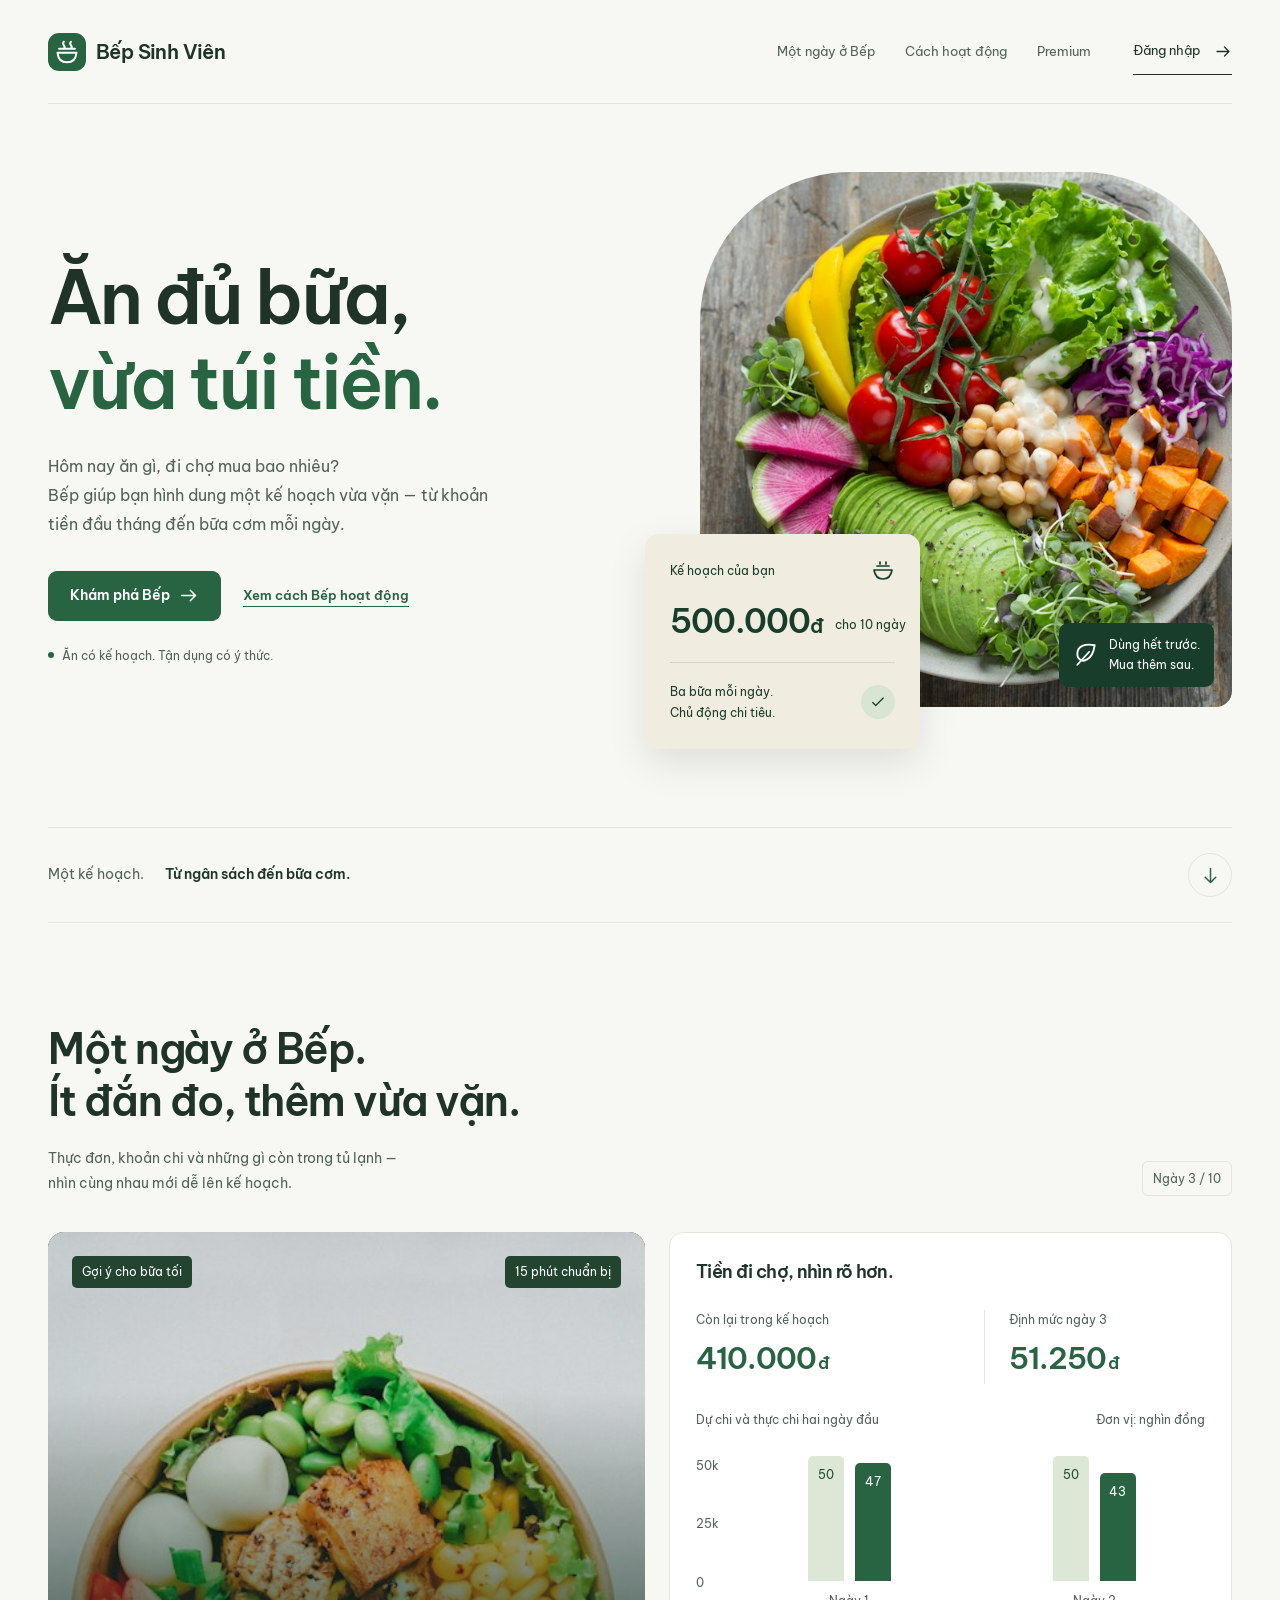
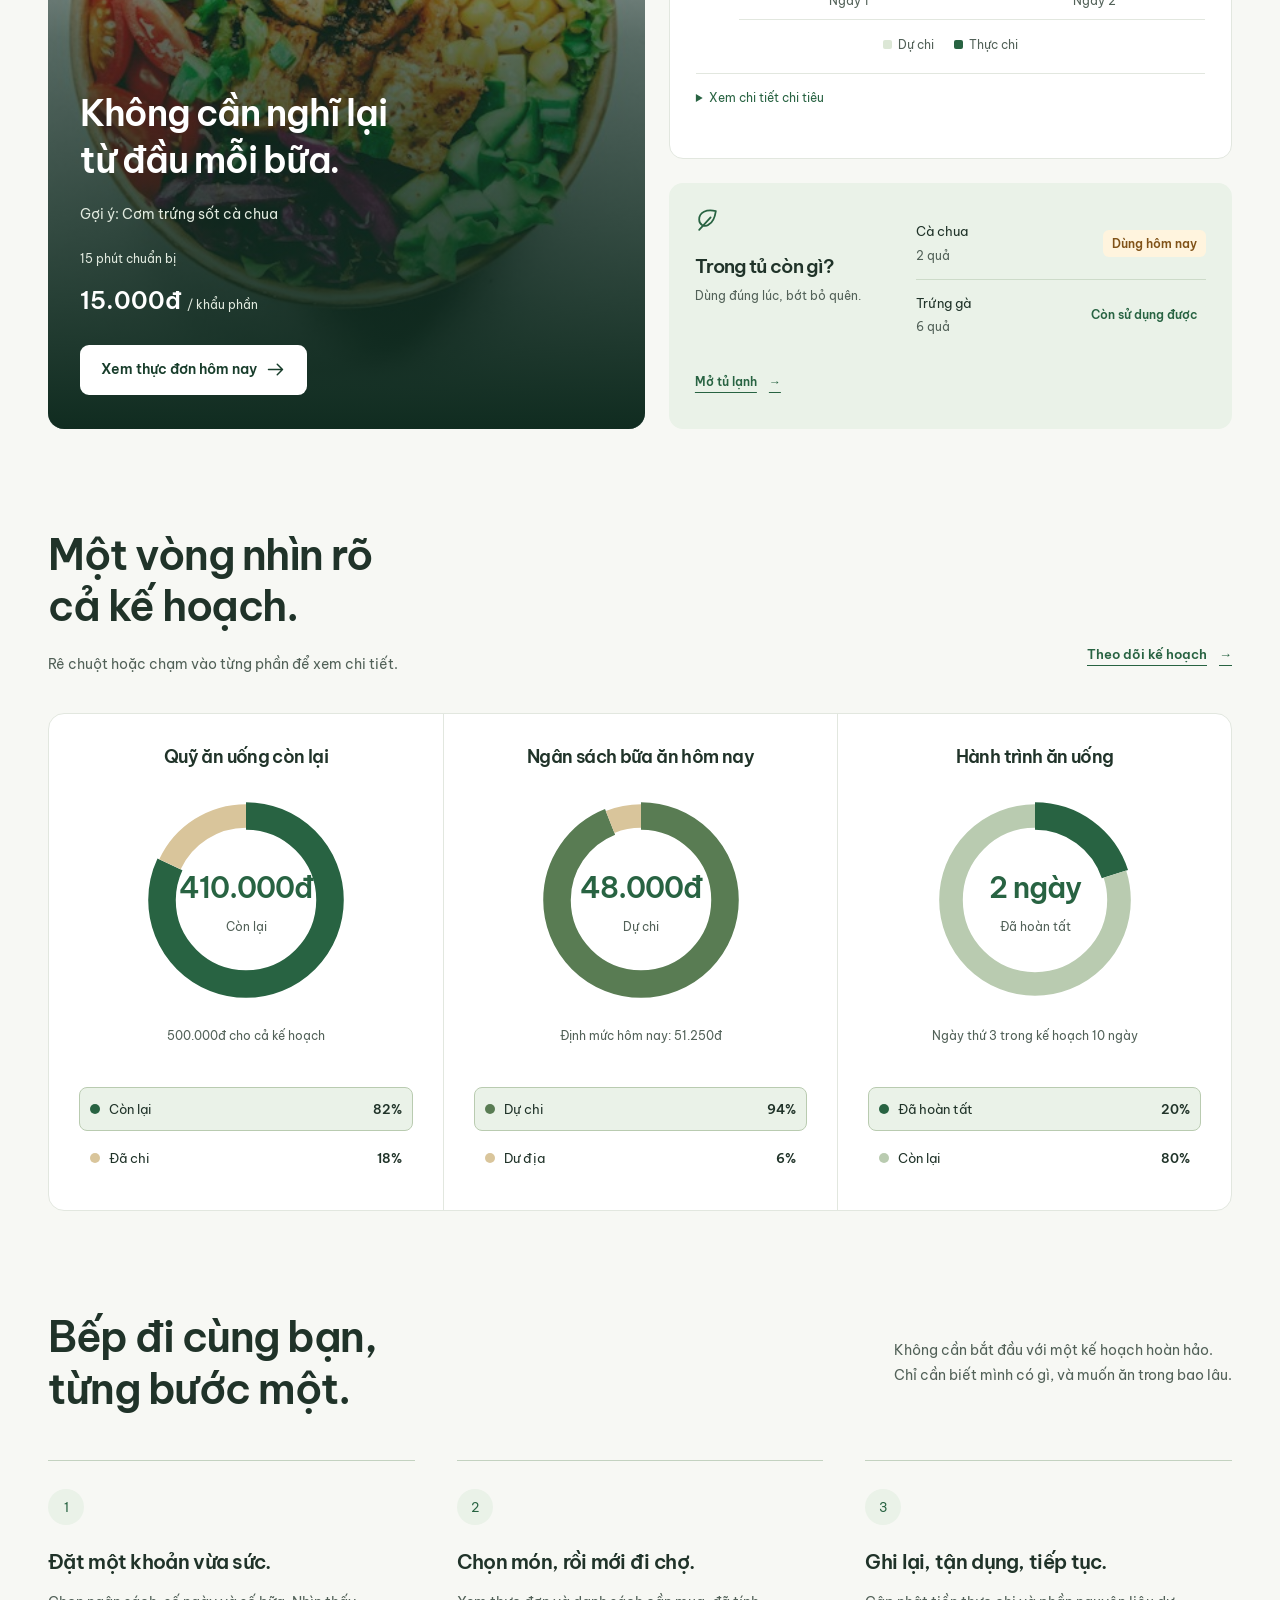
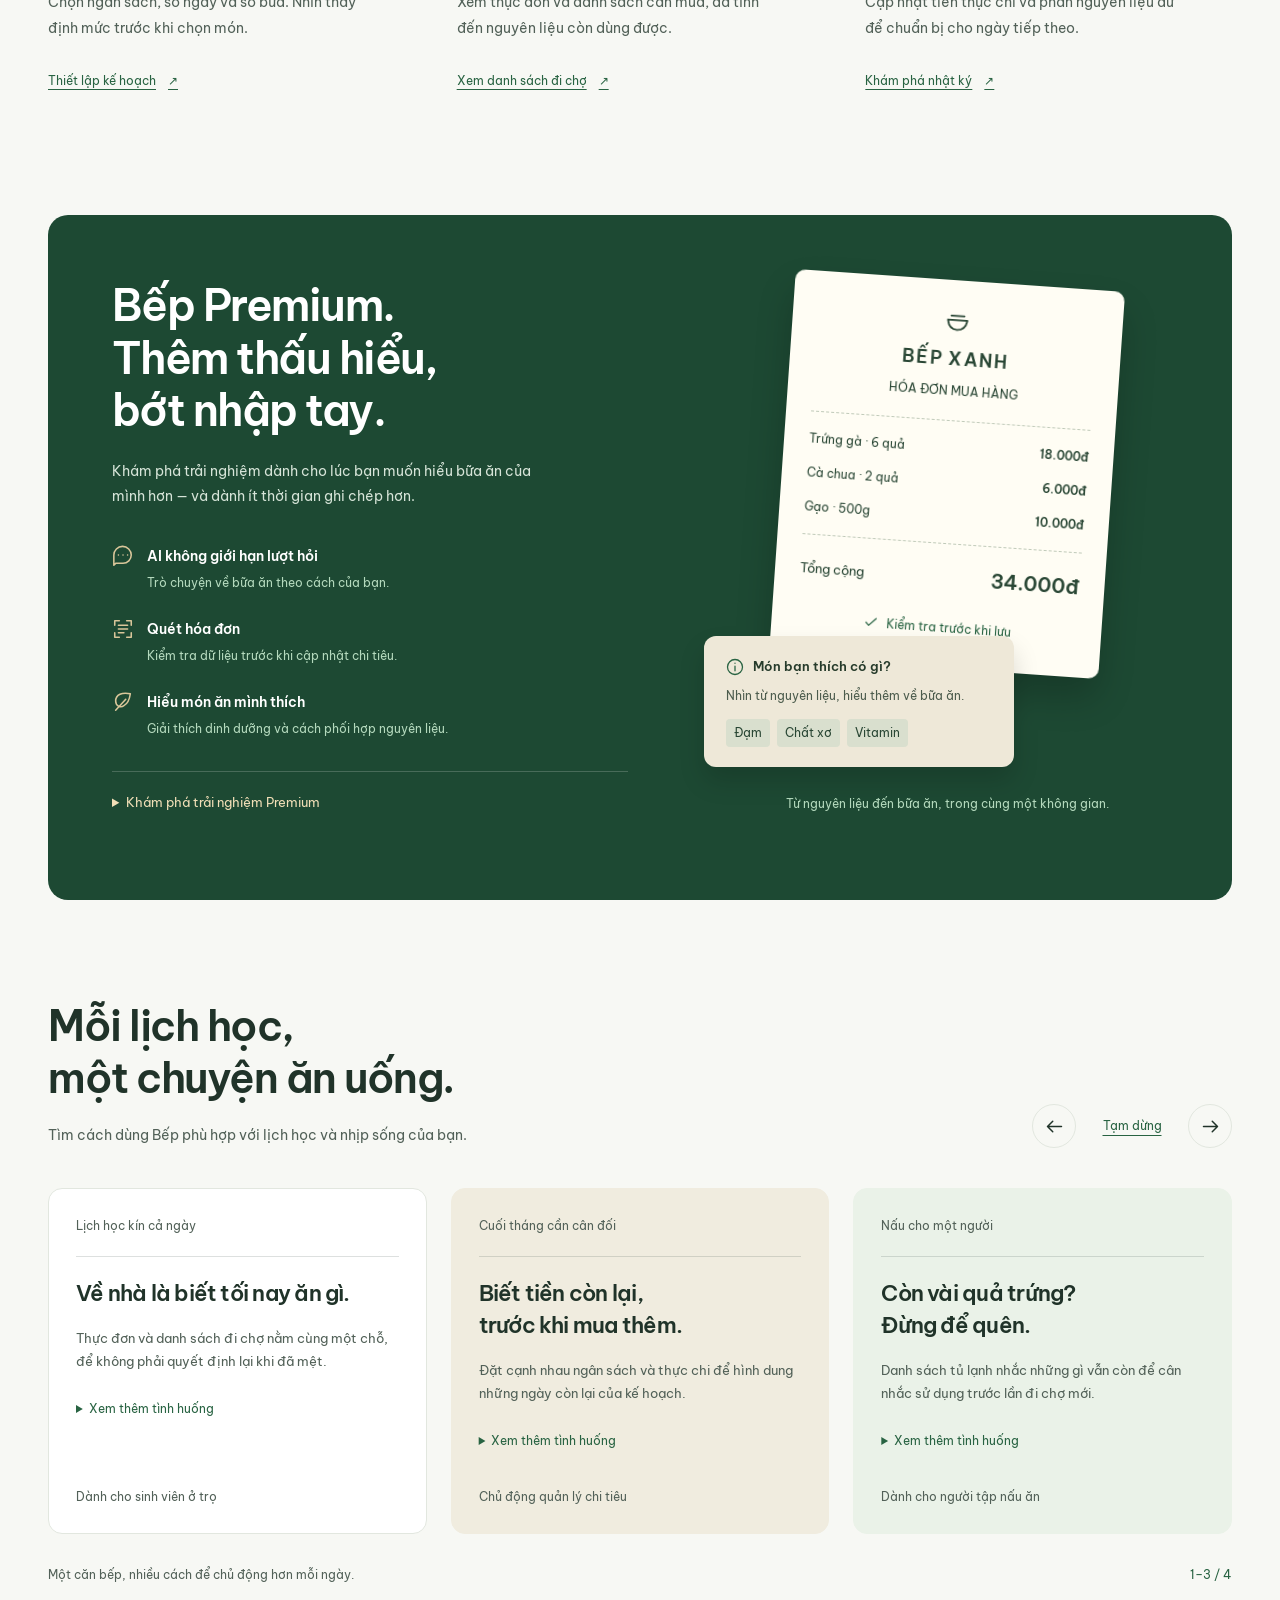
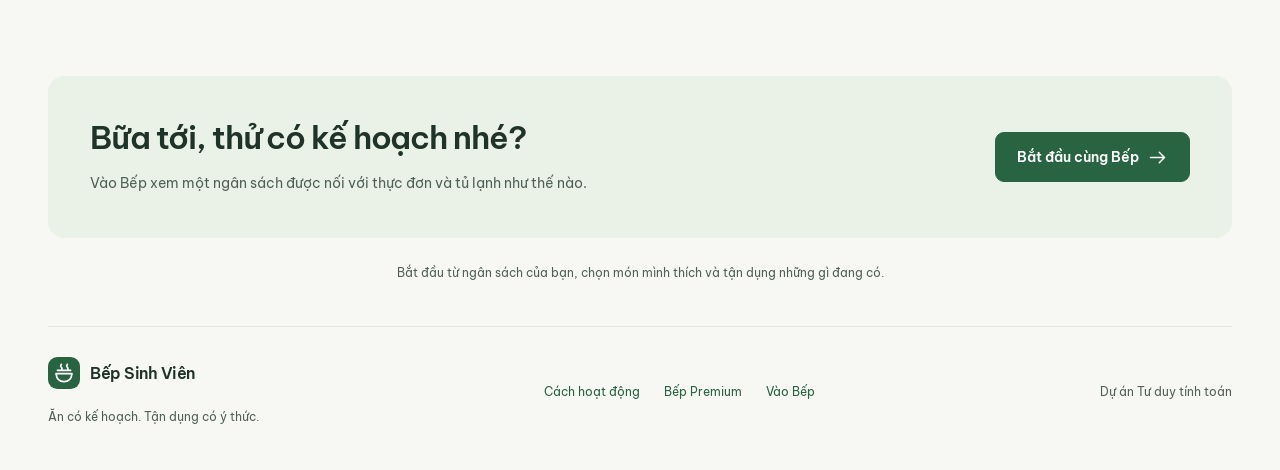
==== commit 8b556020: "Add interactive donut charts and scroll pointer effects to homepage" ====
--- a/index.html
+++ b/index.html
@@ -3,13 +3,14 @@
 <head>
   <meta charset="utf-8">
   <meta name="viewport" content="width=device-width, initial-scale=1">
-  <meta name="description" content="Bếp Sinh Viên — giao diện minh họa kế hoạch bữa ăn, ngân sách và tận dụng nguyên liệu cho sinh viên.">
+  <meta name="description" content="Bếp Sinh Viên — lên kế hoạch bữa ăn, quản lý ngân sách và tận dụng nguyên liệu cho sinh viên.">
   <meta name="theme-color" content="#286342">
   <title>Bếp Sinh Viên · Ăn đủ bữa, vừa túi tiền</title>
   <link rel="icon" href="assets/favicon.svg" type="image/svg+xml">
   <link rel="stylesheet" href="css/style.css">
   <link rel="stylesheet" href="css/home.css">
   <script defer src="js/home.js"></script>
+  <script defer src="js/home-effects.js"></script>
 </head>
 <body class="home-page">
   <a class="skip-link" href="#main">Bỏ qua menu, tới nội dung</a>
@@ -20,33 +21,34 @@
   </div></header>
   <main id="main">
     <section class="home-hero home-container" aria-labelledby="hero-title">
-      <div class="hero-copy"><h1 id="hero-title">Ăn đủ bữa,<br><span>vừa túi tiền.</span></h1><p>Hôm nay ăn gì, đi chợ mua bao nhiêu? <br>Bếp giúp bạn hình dung một kế hoạch vừa vặn — từ khoản tiền đầu tháng đến bữa cơm mỗi ngày.</p><div class="hero-actions"><a class="btn primary" href="dashboard.html">Khám phá bản demo <svg class="icon" viewBox="0 0 24 24" aria-hidden="true"><path d="M4 12h16m-6-6 6 6-6 6"/></svg></a><a class="home-inline-link" href="#how">Xem cách Bếp hoạt động</a></div><p class="hero-demo-note"><span class="demo-dot" aria-hidden="true"></span>Giao diện minh họa · Vào xem không cần tài khoản</p></div>
-      <div class="hero-scene"><img class="hero-food" src="assets/images/hero.jpg" width="1000" height="1000" fetchpriority="high" alt="Bữa ăn nhiều màu sắc với rau củ và đậu"><span class="photo-note">Ảnh bữa ăn minh họa</span><div class="hero-plan"><div class="hero-plan-title"><span>Kế hoạch mẫu của bạn</span><svg class="icon" viewBox="0 0 24 24" aria-hidden="true"><path d="M3 11h18c-1 6-4 9-9 9s-8-3-9-9ZM6 7h12M9 3v2m6-2v2"/></svg></div><p><strong>500.000<span>đ</span></strong><span>cho 10 ngày</span></p><div class="hero-plan-divider"></div><div class="hero-plan-bottom"><span>Ba bữa mỗi ngày.<br>Chủ động chi tiêu.</span><span class="plan-check" aria-label="Kế hoạch minh họa"><svg class="icon" viewBox="0 0 24 24" aria-hidden="true"><path d="m5 12 4 4L19 6"/></svg></span></div></div><div class="hero-reuse"><svg class="icon" viewBox="0 0 24 24" aria-hidden="true"><path d="M20 3c-9-2-16 1-16 8 0 5 5 8 9 5 4-2 6-6 7-13ZM4 21l11-12"/></svg><span>Dùng hết trước.<br>Mua thêm sau.</span></div></div>
+      <div class="hero-copy"><h1 id="hero-title">Ăn đủ bữa,<br><span>vừa túi tiền.</span></h1><p>Hôm nay ăn gì, đi chợ mua bao nhiêu? <br>Bếp giúp bạn hình dung một kế hoạch vừa vặn — từ khoản tiền đầu tháng đến bữa cơm mỗi ngày.</p><div class="hero-actions"><a class="btn primary" href="dashboard.html">Khám phá Bếp <svg class="icon" viewBox="0 0 24 24" aria-hidden="true"><path d="M4 12h16m-6-6 6 6-6 6"/></svg></a><a class="home-inline-link" href="#how">Xem cách Bếp hoạt động</a></div><p class="hero-demo-note"><span class="demo-dot" aria-hidden="true"></span>Ăn có kế hoạch. Tận dụng có ý thức.</p></div>
+      <div class="hero-scene"><img class="hero-food" src="assets/images/hero.jpg" width="1000" height="1000" fetchpriority="high" alt="Bữa ăn nhiều màu sắc với rau củ và đậu"><div class="hero-plan"><div class="hero-plan-title"><span>Kế hoạch của bạn</span><svg class="icon" viewBox="0 0 24 24" aria-hidden="true"><path d="M3 11h18c-1 6-4 9-9 9s-8-3-9-9ZM6 7h12M9 3v2m6-2v2"/></svg></div><p><strong>500.000<span>đ</span></strong><span>cho 10 ngày</span></p><div class="hero-plan-divider"></div><div class="hero-plan-bottom"><span>Ba bữa mỗi ngày.<br>Chủ động chi tiêu.</span><span class="plan-check" aria-label="Kế hoạch ăn uống"><svg class="icon" viewBox="0 0 24 24" aria-hidden="true"><path d="m5 12 4 4L19 6"/></svg></span></div></div><div class="hero-reuse"><svg class="icon" viewBox="0 0 24 24" aria-hidden="true"><path d="M20 3c-9-2-16 1-16 8 0 5 5 8 9 5 4-2 6-6 7-13ZM4 21l11-12"/></svg><span>Dùng hết trước.<br>Mua thêm sau.</span></div></div>
     </section>
     <div class="home-container"><div class="home-intro-line"><p>Một kế hoạch. <strong>Từ ngân sách đến bữa cơm.</strong></p><a href="#a-day" aria-label="Khám phá một ngày ở Bếp"><svg class="icon" viewBox="0 0 24 24" aria-hidden="true"><path d="M12 4v16m-6-6 6 6 6-6"/></svg></a></div></div>
     <section class="home-day home-container home-section" id="a-day" aria-labelledby="day-title">
-      <div class="home-section-heading"><div><h2 id="day-title">Một ngày ở Bếp.<br>Ít đắn đo, thêm vừa vặn.</h2><p>Thực đơn, khoản chi và những gì còn trong tủ lạnh —<br class="desktop-break"> nhìn cùng nhau mới dễ lên kế hoạch.</p></div><span class="home-sample-label">Dữ liệu minh họa · Ngày 3 / 10</span></div>
+      <div class="home-section-heading"><div><h2 id="day-title">Một ngày ở Bếp.<br>Ít đắn đo, thêm vừa vặn.</h2><p>Thực đơn, khoản chi và những gì còn trong tủ lạnh —<br class="desktop-break"> nhìn cùng nhau mới dễ lên kế hoạch.</p></div><span class="home-sample-label">Ngày 3 / 10</span></div>
       <div class="day-layout">
-        <article class="day-meal"><img src="assets/images/dinner.jpg" width="600" height="800" loading="lazy" alt="Tô thức ăn nhiều rau củ, minh họa cho khu vực thực đơn"><div class="day-meal-top"><span>Gợi ý cho bữa tối</span><span>Ảnh minh họa</span></div><div class="day-meal-content"><h3>Không cần nghĩ lại<br>từ đầu mỗi bữa.</h3><p>Món mẫu: Cơm trứng sốt cà chua</p><div class="meal-inline-meta"><span>15 phút chuẩn bị</span><strong>15.000đ <small>/ khẩu phần mẫu</small></strong></div><a class="btn" href="dashboard.html#menu">Xem thực đơn hôm nay <svg class="icon" viewBox="0 0 24 24" aria-hidden="true"><path d="M4 12h16m-6-6 6 6-6 6"/></svg></a></div></article>
-        <article class="home-budget"><div class="home-card-heading"><h3>Tiền đi chợ, nhìn rõ hơn.</h3><span class="home-sample-label">Minh họa</span></div><div class="budget-inline"><div><span>Còn lại trong kế hoạch</span><strong>410.000<small>đ</small></strong></div><div><span>Định mức ngày 3</span><strong>51.250<small>đ</small></strong></div></div>
-          <figure class="home-chart" aria-labelledby="chart-caption"><figcaption id="chart-caption">Dự chi và thực chi hai ngày đầu <span>Đơn vị: nghìn đồng</span></figcaption><div class="chart-layout" role="img" aria-label="Ngày 1 dự chi 50.000đ, thực chi 47.000đ. Ngày 2 dự chi 50.000đ, thực chi 43.000đ. Dữ liệu minh họa."><div class="chart-scale" aria-hidden="true"><span>50k</span><span>25k</span><span>0</span></div><div class="home-bars"><div class="home-bar-group"><div class="home-bar-pair"><span class="bar-estimate" style="--bar-height:100%"><span>50</span></span><span class="bar-spent" style="--bar-height:94%"><span>47</span></span></div><span>Ngày 1</span></div><div class="home-bar-group"><div class="home-bar-pair"><span class="bar-estimate" style="--bar-height:100%"><span>50</span></span><span class="bar-spent" style="--bar-height:86%"><span>43</span></span></div><span>Ngày 2</span></div></div></div><div class="home-chart-legend"><span><i class="legend-estimate"></i>Dự chi</span><span><i class="legend-spent"></i>Thực chi</span></div></figure>
-          <details class="chart-data"><summary>Xem số liệu minh họa</summary><table><caption class="sr-only">Số liệu minh họa cho biểu đồ chi tiêu</caption><thead><tr><th>Ngày</th><th>Dự chi</th><th>Thực chi</th></tr></thead><tbody><tr><td>Ngày 1</td><td>50.000đ</td><td>47.000đ</td></tr><tr><td>Ngày 2</td><td>50.000đ</td><td>43.000đ</td></tr></tbody></table></details>
+        <article class="day-meal"><img src="assets/images/dinner.jpg" width="600" height="800" loading="lazy" alt="Tô thức ăn nhiều rau củ"><div class="day-meal-top"><span>Gợi ý cho bữa tối</span><span>15 phút chuẩn bị</span></div><div class="day-meal-content"><h3>Không cần nghĩ lại<br>từ đầu mỗi bữa.</h3><p>Gợi ý: Cơm trứng sốt cà chua</p><div class="meal-inline-meta"><span>15 phút chuẩn bị</span><strong>15.000đ <small>/ khẩu phần</small></strong></div><a class="btn" href="dashboard.html#menu">Xem thực đơn hôm nay <svg class="icon" viewBox="0 0 24 24" aria-hidden="true"><path d="M4 12h16m-6-6 6 6-6 6"/></svg></a></div></article>
+        <article class="home-budget"><div class="home-card-heading"><h3>Tiền đi chợ, nhìn rõ hơn.</h3></div><div class="budget-inline"><div><span>Còn lại trong kế hoạch</span><strong>410.000<small>đ</small></strong></div><div><span>Định mức ngày 3</span><strong>51.250<small>đ</small></strong></div></div>
+          <figure class="home-chart" aria-labelledby="chart-caption"><figcaption id="chart-caption">Dự chi và thực chi hai ngày đầu <span>Đơn vị: nghìn đồng</span></figcaption><div class="chart-layout" role="img" aria-label="Ngày 1 dự chi 50.000đ, thực chi 47.000đ. Ngày 2 dự chi 50.000đ, thực chi 43.000đ."><div class="chart-scale" aria-hidden="true"><span>50k</span><span>25k</span><span>0</span></div><div class="home-bars"><div class="home-bar-group"><div class="home-bar-pair"><span class="bar-estimate" style="--bar-height:100%"><span>50</span></span><span class="bar-spent" style="--bar-height:94%"><span>47</span></span></div><span>Ngày 1</span></div><div class="home-bar-group"><div class="home-bar-pair"><span class="bar-estimate" style="--bar-height:100%"><span>50</span></span><span class="bar-spent" style="--bar-height:86%"><span>43</span></span></div><span>Ngày 2</span></div></div></div><div class="home-chart-legend"><span><i class="legend-estimate"></i>Dự chi</span><span><i class="legend-spent"></i>Thực chi</span></div></figure>
+          <details class="chart-data"><summary>Xem chi tiết chi tiêu</summary><table><caption class="sr-only">Số liệu cho biểu đồ chi tiêu</caption><thead><tr><th>Ngày</th><th>Dự chi</th><th>Thực chi</th></tr></thead><tbody><tr><td>Ngày 1</td><td>50.000đ</td><td>47.000đ</td></tr><tr><td>Ngày 2</td><td>50.000đ</td><td>43.000đ</td></tr></tbody></table></details>
         </article>
-        <article class="home-pantry"><div><svg class="icon" viewBox="0 0 24 24" aria-hidden="true"><path d="M20 3c-9-2-16 1-16 8 0 5 5 8 9 5 4-2 6-6 7-13ZM4 21l11-12"/></svg><h3>Trong tủ còn gì?</h3><p>Dùng đúng lúc, bớt bỏ quên.</p></div><ul><li><span>Cà chua <small>2 quả</small></span><span class="badge warn">Dùng hôm nay</span></li><li><span>Trứng gà <small>6 quả</small></span><span class="badge">Còn sử dụng được</span></li></ul><a class="home-inline-link" href="dashboard.html#fridge">Mở tủ lạnh mẫu <span aria-hidden="true">→</span></a></article>
+        <article class="home-pantry"><div><svg class="icon" viewBox="0 0 24 24" aria-hidden="true"><path d="M20 3c-9-2-16 1-16 8 0 5 5 8 9 5 4-2 6-6 7-13ZM4 21l11-12"/></svg><h3>Trong tủ còn gì?</h3><p>Dùng đúng lúc, bớt bỏ quên.</p></div><ul><li><span>Cà chua <small>2 quả</small></span><span class="badge warn">Dùng hôm nay</span></li><li><span>Trứng gà <small>6 quả</small></span><span class="badge">Còn sử dụng được</span></li></ul><a class="home-inline-link" href="dashboard.html#fridge">Mở tủ lạnh <span aria-hidden="true">→</span></a></article>
       </div>
     </section>
-    <section class="home-how home-container home-section" id="how" aria-labelledby="how-title"><div class="home-section-heading"><h2 id="how-title">Bếp đi cùng bạn,<br>từng bước một.</h2><p>Không cần bắt đầu với một kế hoạch hoàn hảo.<br>Chỉ cần biết mình có gì, và muốn ăn trong bao lâu.</p></div><ol class="home-steps"><li><span class="step-number">1</span><h3>Đặt một khoản vừa sức.</h3><p>Chọn ngân sách, số ngày và số bữa. Nhìn thấy định mức trước khi chọn món.</p><a href="dashboard.html#setup">Thiết lập kế hoạch <span aria-hidden="true">↗</span></a></li><li><span class="step-number">2</span><h3>Chọn món, rồi mới đi chợ.</h3><p>Xem thực đơn và danh sách cần mua, đã tính đến nguyên liệu còn dùng được.</p><a href="dashboard.html#shopping">Xem danh sách đi chợ <span aria-hidden="true">↗</span></a></li><li><span class="step-number">3</span><h3>Ghi lại, tận dụng, tiếp tục.</h3><p>Cập nhật tiền thực chi và phần nguyên liệu dư để chuẩn bị cho ngày tiếp theo.</p><a href="dashboard.html#history">Khám phá nhật ký mẫu <span aria-hidden="true">↗</span></a></li></ol></section>
-    <section class="home-container home-section" id="premium" aria-labelledby="premium-title"><div class="home-premium"><div class="premium-copy"><h2 id="premium-title">Bếp Premium.<br>Thêm thấu hiểu,<br>bớt nhập tay.</h2><p>Những tiện ích dự kiến cho lúc bạn muốn hiểu bữa ăn của mình hơn — và dành ít thời gian ghi chép hơn.</p><ul class="premium-list"><li><svg class="icon" viewBox="0 0 24 24" aria-hidden="true"><path d="M21 11a9 9 0 0 1-9 9H4l-2 2V11a9 9 0 0 1 19 0ZM7 11h.01m5 0h.01m5 0h.01"/></svg><span><strong>AI không giới hạn lượt hỏi</strong><small>Quyền lợi dự kiến của gói Premium.</small></span></li><li><svg class="icon" viewBox="0 0 24 24" aria-hidden="true"><path d="M8 3H3v5m13-5h5v5M3 16v5h5m13-5v5h-5M7 8h10M7 12h10m-10 4h6"/></svg><span><strong>Quét hóa đơn</strong><small>Kiểm tra dữ liệu trước khi cập nhật chi tiêu.</small></span></li><li><svg class="icon" viewBox="0 0 24 24" aria-hidden="true"><path d="M20 3c-9-2-16 1-16 8 0 5 5 8 9 5 4-2 6-6 7-13ZM4 21l11-12"/></svg><span><strong>Hiểu món ăn mình thích</strong><small>Giải thích dinh dưỡng và cách phối hợp nguyên liệu.</small></span></li></ul><details class="premium-details"><summary>Xem thêm về trải nghiệm dự kiến</summary><p>AI sẽ hỗ trợ câu hỏi về bữa ăn. Hóa đơn có bước xem lại từng dòng; thông tin dinh dưỡng có giải thích và nguồn tham khảo. Hiện đây là phần giới thiệu giao diện, chưa có AI, OCR hoặc thanh toán thật. Giá gói chưa được công bố.</p></details></div><div class="premium-preview"><div class="receipt-visual" aria-label="Hóa đơn minh họa gồm trứng gà 18.000đ, cà chua 6.000đ và gạo 10.000đ, tổng 34.000đ"><div class="receipt-header"><svg class="icon" viewBox="0 0 24 24" aria-hidden="true"><path d="M3 11h18c-1 6-4 9-9 9s-8-3-9-9ZM6 7h12"/></svg><strong>BẾP XANH</strong><span>HÓA ĐƠN MINH HỌA</span></div><div class="receipt-items"><div><span>Trứng gà · 6 quả</span><b>18.000đ</b></div><div><span>Cà chua · 2 quả</span><b>6.000đ</b></div><div><span>Gạo · 500g</span><b>10.000đ</b></div></div><div class="receipt-sum"><span>Tổng cộng</span><strong>34.000đ</strong></div><div class="receipt-status"><svg class="icon" viewBox="0 0 24 24" aria-hidden="true"><path d="m5 12 4 4L19 6"/></svg>Kiểm tra trước khi lưu</div></div><div class="nutrition-visual"><div><svg class="icon" viewBox="0 0 24 24" aria-hidden="true"><path d="M12 22a10 10 0 1 0 0-20 10 10 0 0 0 0 20Zm0-11v6m0-10h.01"/></svg><strong>Món bạn thích có gì?</strong></div><p>Nhìn từ nguyên liệu, hiểu thêm về bữa ăn.</p><div><span>Đạm</span><span>Chất xơ</span><span>Vitamin</span></div></div><p class="premium-preview-note">Giao diện minh họa · Chưa kết nối AI hoặc OCR</p></div></div></section>
-    <section class="home-stories home-container home-section" aria-labelledby="stories-title"><div class="home-section-heading"><div><h2 id="stories-title">Mỗi lịch học,<br>một chuyện ăn uống.</h2><p>Những tình huống giả định để hình dung Bếp trong đời sống sinh viên.</p><span class="home-sample-label stories-disclosure">Nội dung minh họa · Không phải đánh giá khách hàng thật</span></div><div class="story-controls" hidden><button class="icon-btn" id="story-prev" aria-label="Xem tình huống trước" aria-controls="story-track"><svg class="icon" viewBox="0 0 24 24" aria-hidden="true"><path d="M20 12H4m6-6-6 6 6 6"/></svg></button><button class="story-pause" id="story-pause">Tạm dừng</button><button class="icon-btn" id="story-next" aria-label="Xem tình huống tiếp theo" aria-controls="story-track"><svg class="icon" viewBox="0 0 24 24" aria-hidden="true"><path d="M4 12h16m-6-6 6 6-6 6"/></svg></button></div></div>
-      <div class="story-track" id="story-track" tabindex="0" role="region" aria-label="Các tình huống trải nghiệm minh họa, có thể cuộn ngang">
-        <article class="story-card"><div class="story-tag">Lịch học kín cả ngày</div><h3>“Chỉ muốn về là biết tối nay ăn gì.”</h3><p>Thực đơn và danh sách đi chợ nằm cùng một chỗ, để không phải quyết định lại khi đã mệt.</p><details><summary>Xem thêm tình huống</summary><p>Trong kịch bản, bạn xem món mẫu trước giờ tan học, mở danh sách cần mua và cập nhật khoản chi sau khi về. Không có lời chứng thực hay kết quả thực tế được khẳng định.</p></details><span class="story-context">Tình huống giả định · Sinh viên ở trọ</span></article>
-        <article class="story-card"><div class="story-tag">Cuối tháng cần cân đối</div><h3>“Muốn thấy tiền còn lại, trước khi mua thêm.”</h3><p>Đặt cạnh nhau ngân sách và thực chi để hình dung những ngày còn lại của kế hoạch.</p><details><summary>Xem thêm tình huống</summary><p>Ví dụ 500.000đ trong 10 ngày giúp trình bày giao diện ngân sách động. Mức chi là dữ liệu minh họa, không phải cam kết tiết kiệm cho người dùng thật.</p></details><span class="story-context">Tình huống giả định · Tự quản lý chi tiêu</span></article>
-        <article class="story-card"><div class="story-tag">Nấu cho một người</div><h3>“Còn vài quả trứng. Đừng để quên nữa.”</h3><p>Danh sách tủ lạnh nhắc những gì vẫn còn để cân nhắc sử dụng trước lần đi chợ mới.</p><details><summary>Xem thêm tình huống</summary><p>Thông tin số lượng và hạn dùng ở đây thuộc kịch bản demo. Khi dùng thực tế, người dùng vẫn cần kiểm tra tình trạng và điều kiện bảo quản thực phẩm.</p></details><span class="story-context">Tình huống giả định · Tập nấu ăn</span></article>
-        <article class="story-card"><div class="story-tag">Cùng chuẩn bị thuyết trình</div><h3>“Một vòng thao tác, thấy được cả ý tưởng.”</h3><p>Từ kế hoạch đến thực đơn, mua sắm và tủ lạnh — đủ để kể câu chuyện của dự án.</p><details><summary>Xem thêm tình huống</summary><p>Nhóm có thể dùng dữ liệu mẫu để trình diễn các màn hình. Backend, cơ sở dữ liệu và các chức năng AI thật thuộc giai đoạn phát triển tiếp theo.</p></details><span class="story-context">Tình huống giả định · Nhóm dự án</span></article>
-      </div><div class="story-footer"><p>Chuyện được dựng để giới thiệu cách dùng, không đại diện cho khách hàng thật.</p><span id="story-position" role="status" aria-live="polite" aria-atomic="true">1 / 4</span></div>
+    <section class="home-container home-section home-rings" id="plan-insights" aria-labelledby="rings-title"><div class="home-section-heading"><div><h2 id="rings-title">Một vòng nhìn rõ<br>cả kế hoạch.</h2><p>Rê chuột hoặc chạm vào từng phần để xem chi tiết.</p></div><a class="home-inline-link" href="dashboard.html#overview">Theo dõi kế hoạch <span aria-hidden="true">→</span></a></div><div class="ring-layout"><article class="ring-card" data-donut="budget"><h3>Quỹ ăn uống còn lại</h3><div class="donut-wrap"><svg class="donut-svg" viewBox="0 0 160 160" role="img" aria-label="Quỹ ăn uống còn lại: Còn lại 410.000đ, 82 phần trăm, Đã chi 90.000đ, 18 phần trăm"><circle class="donut-segment" cx="80" cy="80" r="64" pathLength="100" fill="none" stroke="#286342" stroke-width="18" stroke-dasharray="82 18" stroke-dashoffset="0" transform="rotate(-90 80 80)" data-ring-segment="0"/><circle class="donut-segment" cx="80" cy="80" r="64" pathLength="100" fill="none" stroke="#d9c59b" stroke-width="18" stroke-dasharray="18 82" stroke-dashoffset="-82" transform="rotate(-90 80 80)" data-ring-segment="1"/></svg><div class="donut-center"><strong data-ring-value>410.000đ</strong><span data-ring-label>Còn lại</span></div></div><p class="ring-note">500.000đ cho cả kế hoạch</p><div class="ring-legend"><button type="button" data-ring-part="0" data-label="Còn lại" data-value="410.000đ" aria-pressed="true" aria-label="Còn lại: 410.000đ, 82%"><span><i style="--ring-color:#286342"></i>Còn lại</span><strong>82%</strong></button><button type="button" data-ring-part="1" data-label="Đã chi" data-value="90.000đ" aria-pressed="false" aria-label="Đã chi: 90.000đ, 18%"><span><i style="--ring-color:#d9c59b"></i>Đã chi</span><strong>18%</strong></button></div></article><article class="ring-card" data-donut="daily"><h3>Ngân sách bữa ăn hôm nay</h3><div class="donut-wrap"><svg class="donut-svg" viewBox="0 0 160 160" role="img" aria-label="Ngân sách bữa ăn hôm nay: Dự chi 48.000đ, 94 phần trăm, Dư địa 3.250đ, 6 phần trăm"><circle class="donut-segment" cx="80" cy="80" r="64" pathLength="100" fill="none" stroke="#597c53" stroke-width="18" stroke-dasharray="94 6" stroke-dashoffset="0" transform="rotate(-90 80 80)" data-ring-segment="0"/><circle class="donut-segment" cx="80" cy="80" r="64" pathLength="100" fill="none" stroke="#d9c59b" stroke-width="18" stroke-dasharray="6 94" stroke-dashoffset="-94" transform="rotate(-90 80 80)" data-ring-segment="1"/></svg><div class="donut-center"><strong data-ring-value>48.000đ</strong><span data-ring-label>Dự chi</span></div></div><p class="ring-note">Định mức hôm nay: 51.250đ</p><div class="ring-legend"><button type="button" data-ring-part="0" data-label="Dự chi" data-value="48.000đ" aria-pressed="true" aria-label="Dự chi: 48.000đ, 94%"><span><i style="--ring-color:#597c53"></i>Dự chi</span><strong>94%</strong></button><button type="button" data-ring-part="1" data-label="Dư địa" data-value="3.250đ" aria-pressed="false" aria-label="Dư địa: 3.250đ, 6%"><span><i style="--ring-color:#d9c59b"></i>Dư địa</span><strong>6%</strong></button></div></article><article class="ring-card" data-donut="days"><h3>Hành trình ăn uống</h3><div class="donut-wrap"><svg class="donut-svg" viewBox="0 0 160 160" role="img" aria-label="Hành trình ăn uống: Đã hoàn tất 2 ngày, 20 phần trăm, Còn lại 8 ngày, 80 phần trăm"><circle class="donut-segment" cx="80" cy="80" r="64" pathLength="100" fill="none" stroke="#286342" stroke-width="18" stroke-dasharray="20 80" stroke-dashoffset="0" transform="rotate(-90 80 80)" data-ring-segment="0"/><circle class="donut-segment" cx="80" cy="80" r="64" pathLength="100" fill="none" stroke="#b9cbb0" stroke-width="18" stroke-dasharray="80 20" stroke-dashoffset="-20" transform="rotate(-90 80 80)" data-ring-segment="1"/></svg><div class="donut-center"><strong data-ring-value>2 ngày</strong><span data-ring-label>Đã hoàn tất</span></div></div><p class="ring-note">Ngày thứ 3 trong kế hoạch 10 ngày</p><div class="ring-legend"><button type="button" data-ring-part="0" data-label="Đã hoàn tất" data-value="2 ngày" aria-pressed="true" aria-label="Đã hoàn tất: 2 ngày, 20%"><span><i style="--ring-color:#286342"></i>Đã hoàn tất</span><strong>20%</strong></button><button type="button" data-ring-part="1" data-label="Còn lại" data-value="8 ngày" aria-pressed="false" aria-label="Còn lại: 8 ngày, 80%"><span><i style="--ring-color:#b9cbb0"></i>Còn lại</span><strong>80%</strong></button></div></article></div></section>
+    <section class="home-how home-container home-section" id="how" aria-labelledby="how-title"><div class="home-section-heading"><h2 id="how-title">Bếp đi cùng bạn,<br>từng bước một.</h2><p>Không cần bắt đầu với một kế hoạch hoàn hảo.<br>Chỉ cần biết mình có gì, và muốn ăn trong bao lâu.</p></div><ol class="home-steps"><li><span class="step-number">1</span><h3>Đặt một khoản vừa sức.</h3><p>Chọn ngân sách, số ngày và số bữa. Nhìn thấy định mức trước khi chọn món.</p><a href="dashboard.html#setup">Thiết lập kế hoạch <span aria-hidden="true">↗</span></a></li><li><span class="step-number">2</span><h3>Chọn món, rồi mới đi chợ.</h3><p>Xem thực đơn và danh sách cần mua, đã tính đến nguyên liệu còn dùng được.</p><a href="dashboard.html#shopping">Xem danh sách đi chợ <span aria-hidden="true">↗</span></a></li><li><span class="step-number">3</span><h3>Ghi lại, tận dụng, tiếp tục.</h3><p>Cập nhật tiền thực chi và phần nguyên liệu dư để chuẩn bị cho ngày tiếp theo.</p><a href="dashboard.html#history">Khám phá nhật ký <span aria-hidden="true">↗</span></a></li></ol></section>
+    <section class="home-container home-section" id="premium" aria-labelledby="premium-title"><div class="home-premium"><div class="premium-copy"><h2 id="premium-title">Bếp Premium.<br>Thêm thấu hiểu,<br>bớt nhập tay.</h2><p>Khám phá trải nghiệm dành cho lúc bạn muốn hiểu bữa ăn của mình hơn — và dành ít thời gian ghi chép hơn.</p><ul class="premium-list"><li><svg class="icon" viewBox="0 0 24 24" aria-hidden="true"><path d="M21 11a9 9 0 0 1-9 9H4l-2 2V11a9 9 0 0 1 19 0ZM7 11h.01m5 0h.01m5 0h.01"/></svg><span><strong>AI không giới hạn lượt hỏi</strong><small>Trò chuyện về bữa ăn theo cách của bạn.</small></span></li><li><svg class="icon" viewBox="0 0 24 24" aria-hidden="true"><path d="M8 3H3v5m13-5h5v5M3 16v5h5m13-5v5h-5M7 8h10M7 12h10m-10 4h6"/></svg><span><strong>Quét hóa đơn</strong><small>Kiểm tra dữ liệu trước khi cập nhật chi tiêu.</small></span></li><li><svg class="icon" viewBox="0 0 24 24" aria-hidden="true"><path d="M20 3c-9-2-16 1-16 8 0 5 5 8 9 5 4-2 6-6 7-13ZM4 21l11-12"/></svg><span><strong>Hiểu món ăn mình thích</strong><small>Giải thích dinh dưỡng và cách phối hợp nguyên liệu.</small></span></li></ul><details class="premium-details"><summary>Khám phá trải nghiệm Premium</summary><p>Trải nghiệm Premium tập trung vào ba việc: trò chuyện về bữa ăn, kiểm tra từng dòng hóa đơn trước khi lưu và tìm hiểu dinh dưỡng theo nguyên liệu trong món bạn thích.</p></details></div><div class="premium-preview"><div class="receipt-visual" aria-label="Hóa đơn gồm trứng gà 18.000đ, cà chua 6.000đ và gạo 10.000đ, tổng 34.000đ"><div class="receipt-header"><svg class="icon" viewBox="0 0 24 24" aria-hidden="true"><path d="M3 11h18c-1 6-4 9-9 9s-8-3-9-9ZM6 7h12"/></svg><strong>BẾP XANH</strong><span>HÓA ĐƠN MUA HÀNG</span></div><div class="receipt-items"><div><span>Trứng gà · 6 quả</span><b>18.000đ</b></div><div><span>Cà chua · 2 quả</span><b>6.000đ</b></div><div><span>Gạo · 500g</span><b>10.000đ</b></div></div><div class="receipt-sum"><span>Tổng cộng</span><strong>34.000đ</strong></div><div class="receipt-status"><svg class="icon" viewBox="0 0 24 24" aria-hidden="true"><path d="m5 12 4 4L19 6"/></svg>Kiểm tra trước khi lưu</div></div><div class="nutrition-visual"><div><svg class="icon" viewBox="0 0 24 24" aria-hidden="true"><path d="M12 22a10 10 0 1 0 0-20 10 10 0 0 0 0 20Zm0-11v6m0-10h.01"/></svg><strong>Món bạn thích có gì?</strong></div><p>Nhìn từ nguyên liệu, hiểu thêm về bữa ăn.</p><div><span>Đạm</span><span>Chất xơ</span><span>Vitamin</span></div></div><p class="premium-preview-note">Từ nguyên liệu đến bữa ăn, trong cùng một không gian.</p></div></div></section>
+    <section class="home-stories home-container home-section" aria-labelledby="stories-title"><div class="home-section-heading"><div><h2 id="stories-title">Mỗi lịch học,<br>một chuyện ăn uống.</h2><p>Tìm cách dùng Bếp phù hợp với lịch học và nhịp sống của bạn.</p></div><div class="story-controls" hidden><button class="icon-btn" id="story-prev" aria-label="Xem tình huống trước" aria-controls="story-track"><svg class="icon" viewBox="0 0 24 24" aria-hidden="true"><path d="M20 12H4m6-6-6 6 6 6"/></svg></button><button class="story-pause" id="story-pause">Tạm dừng</button><button class="icon-btn" id="story-next" aria-label="Xem tình huống tiếp theo" aria-controls="story-track"><svg class="icon" viewBox="0 0 24 24" aria-hidden="true"><path d="M4 12h16m-6-6 6 6-6 6"/></svg></button></div></div>
+      <div class="story-track" id="story-track" tabindex="0" role="region" aria-label="Các cách dùng Bếp trong đời sống sinh viên, có thể cuộn ngang">
+        <article class="story-card"><div class="story-tag">Lịch học kín cả ngày</div><h3>Về nhà là biết tối nay ăn gì.</h3><p>Thực đơn và danh sách đi chợ nằm cùng một chỗ, để không phải quyết định lại khi đã mệt.</p><details><summary>Xem thêm tình huống</summary><p>Xem món trước giờ tan học, mở danh sách nguyên liệu khi ghé chợ và cập nhật khoản chi sau khi về. Mỗi bước nối tiếp nhau để bạn dễ theo dõi.</p></details><span class="story-context">Dành cho sinh viên ở trọ</span></article>
+        <article class="story-card"><div class="story-tag">Cuối tháng cần cân đối</div><h3>Biết tiền còn lại, trước khi mua thêm.</h3><p>Đặt cạnh nhau ngân sách và thực chi để hình dung những ngày còn lại của kế hoạch.</p><details><summary>Xem thêm tình huống</summary><p>Theo dõi số tiền còn lại và định mức mỗi ngày. Nhìn lại các khoản đã chi trước khi quyết định cho lần mua tiếp theo.</p></details><span class="story-context">Chủ động quản lý chi tiêu</span></article>
+        <article class="story-card"><div class="story-tag">Nấu cho một người</div><h3>Còn vài quả trứng? Đừng để quên.</h3><p>Danh sách tủ lạnh nhắc những gì vẫn còn để cân nhắc sử dụng trước lần đi chợ mới.</p><details><summary>Xem thêm tình huống</summary><p>Kiểm tra lượng nguyên liệu đang có trước khi đi chợ. Ưu tiên đồ cần dùng sớm, đồng thời kiểm tra tình trạng và điều kiện bảo quản thực tế.</p></details><span class="story-context">Dành cho người tập nấu ăn</span></article>
+        <article class="story-card"><div class="story-tag">Kế hoạch trong tầm tay</div><h3>Một vòng thao tác, nhìn rõ cả kế hoạch.</h3><p>Từ kế hoạch đến thực đơn, mua sắm và tủ lạnh — nhìn mọi thứ trong cùng một không gian.</p><details><summary>Xem thêm tình huống</summary><p>Kết nối thực đơn, chi tiêu và tủ lạnh trong một hành trình. Khi kết thúc ngày, nhìn lại khoản đã chi và những nguyên liệu còn lại.</p></details><span class="story-context">Theo dõi trọn hành trình</span></article>
+      </div><div class="story-footer"><p>Một căn bếp, nhiều cách để chủ động hơn mỗi ngày.</p><span id="story-position" role="status" aria-live="polite" aria-atomic="true">1 / 4</span></div>
     </section>
-    <section class="home-container home-final-section"><div class="home-final"><div><h2>Bữa tới, thử có kế hoạch nhé?</h2><p>Vào Bếp xem một ngân sách được nối với thực đơn và tủ lạnh như thế nào.</p></div><a class="btn primary" href="dashboard.html">Vào Bếp xem thử <svg class="icon" viewBox="0 0 24 24" aria-hidden="true"><path d="M4 12h16m-6-6 6 6-6 6"/></svg></a></div><p class="home-final-note">Đây là bản demo frontend của dự án Tư duy tính toán. Giá, chỉ số và tình huống là minh họa; chưa kết nối dịch vụ AI, OCR hoặc cơ sở dữ liệu.</p></section>
+    <section class="home-container home-final-section"><div class="home-final"><div><h2>Bữa tới, thử có kế hoạch nhé?</h2><p>Vào Bếp xem một ngân sách được nối với thực đơn và tủ lạnh như thế nào.</p></div><a class="btn primary" href="dashboard.html">Bắt đầu cùng Bếp <svg class="icon" viewBox="0 0 24 24" aria-hidden="true"><path d="M4 12h16m-6-6 6 6-6 6"/></svg></a></div><p class="home-final-note">Bắt đầu từ ngân sách của bạn, chọn món mình thích và tận dụng những gì đang có.</p></section>
   </main>
-  <footer class="home-container home-footer"><div><a class="brand" href="index.html"><img src="assets/favicon.svg" width="32" height="32" alt="">Bếp Sinh Viên</a><p>Ăn có kế hoạch. Tận dụng có ý thức.</p></div><nav aria-label="Liên kết cuối trang"><a href="#how">Cách hoạt động</a><a href="#premium">Premium dự kiến</a><a href="dashboard.html">Bản demo</a></nav><span>Dự án Tư duy tính toán</span></footer>
+  <footer class="home-container home-footer"><div><a class="brand" href="index.html"><img src="assets/favicon.svg" width="32" height="32" alt="">Bếp Sinh Viên</a><p>Ăn có kế hoạch. Tận dụng có ý thức.</p></div><nav aria-label="Liên kết cuối trang"><a href="#how">Cách hoạt động</a><a href="#premium">Bếp Premium</a><a href="dashboard.html">Vào Bếp</a></nav><span>Dự án Tư duy tính toán</span></footer>
 </body>
 </html>
--- a/css/home.css
+++ b/css/home.css
@@ -52,4 +52,39 @@
 @media(max-width:850px) { .home-header-inner { min-height:88px; }.home-header .brand { font-size:17px; }.home-nav { gap:16px; }.home-nav>a { font-size:12px; }.home-nav>a:first-child { display:none; }.home-nav .home-login { margin-left:0; gap:7px; }.home-hero { gap:26px; padding-block:52px 58px; }.hero-copy h1 { font-size:49px; }.hero-copy>p:not(.hero-demo-note) { font-size:14px; }.hero-copy>p>br { display:none; }.hero-food { height:430px; border-radius:110px 110px 14px 14px; }.hero-plan { left:-15px; width:230px; padding:20px; }.hero-plan strong { font-size:26px; }.hero-plan>p { gap:8px; }.hero-reuse { display:none; }.hero-actions { flex-direction:column; align-items:flex-start; gap:12px; }.hero-demo-note { font-size:12px; }.home-section-heading { gap:25px; align-items:flex-start; }.home-section-heading p { font-size:13px; }.home-section-heading>.home-sample-label { white-space:normal; max-width:170px; }.day-layout { gap:18px; grid-template-columns:1fr 1fr; }.day-meal-content { inset:auto 22px 26px; }.day-meal-content h3 { font-size:30px; }.day-meal-top { padding:18px; flex-wrap:wrap; gap:8px; }.day-meal-top>span { font-size:12px; }.day-meal-content .btn { font-size:12px; padding-inline:14px; }.home-budget { padding:22px; }.budget-inline { grid-template-columns:1fr; gap:12px; }.budget-inline>div+div { padding:0; border:0; }.budget-inline>div { display:flex; align-items:center; justify-content:space-between; gap:12px; }.budget-inline span { max-width:95px; }.budget-inline strong { font-size:24px; margin:0; }.home-chart figcaption>span { display:none; }.home-pantry { padding:22px; }.home-pantry .badge { font-size:12px; padding-inline:6px; }.home-pantry li { gap:8px; }.home-how .home-section-heading { align-items:flex-start; }.home-steps { gap:24px; }.home-steps h3 { font-size:18px; }.home-steps p { font-size:13px; }.home-steps a { font-size:12px; }.home-premium { padding:36px; gap:28px; }.premium-copy h2 { font-size:34px; }.premium-list small { font-size:12px; }.receipt-visual { padding:24px 20px; }.receipt-items>div { font-size:12px; gap:10px; }.nutrition-visual { margin-left:-16px; padding:17px; }.premium-preview-note { margin-inline:-15px; font-size:12px; }.story-track { grid-auto-columns:calc((100% - 24px)/2); }.home-stories .home-section-heading { align-items:flex-start; }.home-final { padding:32px; flex-direction:column; align-items:flex-start; gap:24px; }.home-footer { align-items:flex-start; }.home-footer>span { width:100%; } }
 @media(max-width:600px) { .home-container { width:calc(100% - 40px); }.home-header { position:relative; z-index:20; }.home-header-inner { min-height:78px; }.home-header .brand { font-size:17px; }.home-header .brand img { width:34px; height:34px; }.home-menu-toggle { display:inline-flex; }.home-nav { display:flex; flex-wrap:wrap; justify-content:flex-start; gap:8px 20px; padding-bottom:18px; }.home-nav>a { font-size:13px; min-height:44px; }.home-nav>a:first-child { display:flex; }.home-header-inner { flex-wrap:wrap; gap:0; }.home-nav { width:100%; }.home-page.js-ready .home-nav:not(.is-open) { display:none; }.home-hero { grid-template-columns:1fr; gap:30px; padding-block:30px 45px; }.hero-copy { padding:0; }.hero-copy h1 { font-size:clamp(44px,10.7vw,62px); }.hero-copy>p:not(.hero-demo-note) { font-size:15px; line-height:1.85; margin-top:21px; max-width:450px; }.hero-actions { gap:12px; margin-top:25px; flex-direction:row; align-items:center; }.home-page .btn { min-height:48px; font-size:13px; padding:12px 16px; }.hero-actions .home-inline-link { font-size:12px; }.hero-demo-note { margin-top:17px; font-size:12px; align-items:flex-start; }.demo-dot { margin-top:7px; }.hero-scene { padding:0 0 78px 30px; }.hero-food { height:380px; border-radius:105px 105px 14px 14px; }.hero-plan { left:0; width:245px; bottom:0; padding:22px; }.hero-plan strong { font-size:29px; }.hero-plan>p { gap:12px; }.hero-plan>p>span { font-size:12px; }.hero-plan-divider { margin-block:14px; }.hero-plan-bottom { font-size:12px; }.photo-note { font-size:12px; top:15px; right:12px; }.home-intro-line { padding-block:18px; gap:16px; }.home-intro-line p { font-size:12px; }.home-intro-line strong { display:block; margin:3px 0 0; }.home-intro-line a { flex-shrink:0; width:44px; height:44px; }.home-section { padding-top:58px; }.home-page h2 { font-size:32px; }.home-section-heading { flex-direction:column; gap:17px; margin-bottom:27px; }.home-section-heading p { font-size:14px; margin-top:18px; }.home-section-heading>.home-sample-label { max-width:none; font-size:12px; }.desktop-break { display:none; }.day-layout { grid-template-columns:1fr; gap:18px; }.day-meal { grid-row:auto; min-height:500px; }.day-meal-content { inset:auto 24px 28px; }.day-meal-content h3 { font-size:33px; }.day-meal-content p { font-size:13px; }.day-meal-top { padding:20px; justify-content:space-between; }.day-meal-top>span { font-size:12px; }.meal-inline-meta { gap:8px; margin-top:17px; }.meal-inline-meta strong { font-size:23px; }.day-meal-content .btn { margin-top:20px; }.home-budget { padding:24px 20px; }.home-card-heading { flex-wrap:nowrap; }.home-card-heading h3 { font-size:17px; }.home-card-heading .home-sample-label { font-size:12px; }.budget-inline { grid-template-columns:1.2fr 1fr; gap:15px; margin-top:22px; }.budget-inline>div { display:block; }.budget-inline>div+div { border-left:1px solid var(--line); padding-left:15px; }.budget-inline span { max-width:none; font-size:12px; }.budget-inline strong { font-size:28px; margin-top:5px; }.budget-inline small { font-size:15px; }.home-chart figcaption { font-size:12px; }.chart-layout { margin-top:25px; height:171px; }.home-bar-pair { height:133px; }.chart-scale,.home-bar-group>span,.home-chart-legend { font-size:12px; }.home-bar-pair>span>span { font-size:12px; }.chart-data { font-size:12px; }.chart-data summary { min-height:44px; padding-top:9px; }.home-pantry { grid-template-columns:1fr; padding:24px; }.home-pantry h3 { font-size:21px; }.home-pantry p { font-size:13px; }.home-pantry .badge { font-size:12px; }.home-pantry li>span:first-child { font-size:14px; }.home-pantry small { font-size:12px; }.home-pantry>a { font-size:13px; }.home-how .home-section-heading { align-items:flex-start; }.home-how .home-section-heading>p { font-size:14px; }.home-steps { grid-template-columns:1fr; gap:26px; margin-top:30px; }.home-steps li { padding:0 0 26px 58px; border-top:0; border-bottom:1px solid var(--line); }.step-number { position:absolute; left:0; top:0; margin:0; }.home-steps li:last-child { border-bottom:0; padding-bottom:0; }.home-steps h3 { font-size:21px; }.home-steps p { font-size:14px; margin-top:10px; max-width:100%; }.home-steps a { font-size:12px; margin-top:11px; }.home-premium { grid-template-columns:1fr; padding:32px 24px; gap:38px; border-radius:16px; }.premium-copy h2 { font-size:35px; }.premium-copy>p { font-size:14px; }.premium-list { margin-block:26px; gap:22px; }.premium-list strong { font-size:14px; }.premium-list small { font-size:12px; }.premium-details summary { font-size:13px; }.premium-preview { padding:0 0 45px 18px; }.receipt-visual { max-width:265px; padding:25px 20px; }.receipt-items>div { font-size:12px; }.nutrition-visual { margin:-23px 0 0 -18px; width:250px; max-width:100%; }.premium-preview-note { margin:24px 0 -30px -18px; font-size:12px; }.home-stories .home-section-heading { align-items:stretch; }.stories-disclosure { font-size:12px; line-height:1.7; margin-top:15px; }.story-controls { align-self:flex-end; }.story-track { grid-auto-columns:88%; gap:16px; padding-bottom:14px; }.story-card { padding:25px; }.story-tag { font-size:12px; }.story-card h3 { font-size:23px; }.story-card>p { font-size:14px; }.story-card summary,.story-card details>p { font-size:13px; }.story-context { font-size:12px; }.story-footer { align-items:flex-start; gap:16px; }.story-footer p { font-size:12px; max-width:260px; }.home-final-section { padding-block:58px 28px; }.home-final { padding:28px 24px; border-radius:14px; }.home-final h2 { font-size:30px; }.home-final p { font-size:14px; }.home-final-note { font-size:12px; text-align:left; padding-inline:2px; margin-top:19px; }.home-footer { padding-block:27px 32px; gap:22px; }.home-footer nav { gap:18px; width:100%; }.home-footer p { font-size:12px; }.home-footer>span { font-size:12px; } }
 @media(max-width:360px) { .home-container { width:calc(100% - 32px); }.hero-copy h1 { font-size:43px; }.hero-scene { padding-left:20px; }.hero-food { height:330px; }.hero-plan { width:230px; padding:20px; }.hero-plan strong { font-size:27px; }.home-page h2 { font-size:29px; }.home-card-heading h3 { font-size:16px; }.budget-inline strong { font-size:25px; }.budget-inline span { font-size:12px; }.day-meal-content h3 { font-size:30px; }.home-premium { padding-inline:22px; }.premium-copy h2 { font-size:31px; }.receipt-items>div { font-size:12px; }.receipt-sum strong { font-size:18px; }.story-card { padding:22px; } }
-@media(prefers-reduced-motion:reduce) { .home-page *, .home-page *::before, .home-page *::after { animation:none!important; transition:none!important; scroll-behavior:auto!important; } }
+.ring-layout { display:grid; grid-template-columns:repeat(3,minmax(0,1fr)); border:1px solid var(--line); border-radius:16px; background:var(--surface); overflow:hidden; }
+.ring-card { padding:30px; min-width:0; }
+.ring-card+.ring-card { border-left:1px solid var(--line); }
+.ring-card h3 { font-size:18px; text-align:center; }
+.donut-wrap { width:210px; max-width:100%; aspect-ratio:1; margin:26px auto 20px; position:relative; }
+.donut-svg { width:100%; height:100%; overflow:visible; display:block; }
+.donut-segment { transition:stroke-width .2s ease-out,opacity .2s ease-out; cursor:pointer; }
+.donut-segment.is-active { stroke-width:21; }
+.donut-center { position:absolute; inset:0; display:flex; flex-direction:column; align-items:center; justify-content:center; pointer-events:none; }
+.donut-center strong { font-size:29px; color:var(--green); font-variant-numeric:tabular-nums; letter-spacing:-.035em; }
+.donut-center span { font-size:12px; color:var(--muted); margin-top:5px; }
+.ring-note { text-align:center; font-size:12px; min-height:44px; }
+.ring-legend { margin-top:18px; display:grid; gap:5px; }
+.ring-legend button { display:flex; align-items:center; justify-content:space-between; gap:12px; padding:10px; min-height:44px; background:none; border:1px solid transparent; border-radius:8px; font-size:13px; text-align:left; }
+.ring-legend button:hover,.ring-legend button.is-active { background:var(--soft); }
+.ring-legend button[aria-pressed=true] { border-color:#b9cbb0; }
+.ring-legend button>span { display:flex; align-items:center; gap:9px; }
+.ring-legend i { width:10px; height:10px; border-radius:50%; background:var(--ring-color); flex-shrink:0; }
+.ring-legend strong { font-size:13px; font-variant-numeric:tabular-nums; }
+.pointer-glint { position:relative; }
+.pointer-glint:before { content:''; position:absolute; inset:0; border-radius:inherit; pointer-events:none; background:radial-gradient(240px circle at var(--pointer-x,50%) var(--pointer-y,50%),#a9c99c30,transparent 70%); opacity:0; transition:opacity .25s ease-out; }
+.pointer-glint.is-pointer-active:before { opacity:1; }
+@media(hover:hover) and (pointer:fine) and (prefers-reduced-motion:no-preference) {
+  .pointer-tilt { transform:perspective(1100px) rotateX(var(--tilt-x,0deg)) rotateY(var(--tilt-y,0deg)) rotate(var(--tilt-base,0deg)); transition:transform .3s cubic-bezier(.16,1,.3,1); }
+  .receipt-visual.pointer-tilt { --tilt-base:4deg; }
+  .home-page .btn:hover { box-shadow:0 6px 16px #00000014; }
+}
+@media(prefers-reduced-motion:no-preference) {
+  .scroll-reveal { opacity:0; transform:translateY(24px) scale(.985); filter:blur(3px); transition:opacity .7s cubic-bezier(.16,1,.3,1),transform .85s cubic-bezier(.16,1,.3,1),filter .7s ease-out; }
+  .scroll-reveal.is-revealed { opacity:1; transform:translateY(0) scale(1); filter:blur(0); }
+  .hero-food.scroll-reveal { animation:none; }
+}
+@media(max-width:1000px) { .ring-card { padding:25px 20px; }.ring-card h3 { font-size:16px; }.donut-wrap { width:180px; }.donut-center strong { font-size:25px; }.ring-note { font-size:12px; } }
+@media(max-width:700px) { .ring-layout { grid-template-columns:1fr; }.ring-card { display:grid; grid-template-columns:160px minmax(0,1fr); gap:10px 20px; padding:25px; }.ring-card+.ring-card { border-left:0; border-top:1px solid var(--line); }.ring-card h3 { grid-column:1/-1; text-align:left; font-size:18px; margin-bottom:5px; }.donut-wrap { width:160px; grid-row:span 2; margin:0; align-self:center; }.donut-center strong { font-size:23px; }.ring-note { align-self:end; text-align:left; min-height:0; margin-top:10px; }.ring-legend { align-self:start; margin:0; }.ring-legend button { font-size:12px; padding:8px; }.ring-legend strong { font-size:12px; } }
+@media(max-width:390px) { .ring-card { padding:23px 20px; grid-template-columns:125px minmax(0,1fr); gap:8px 12px; }.donut-wrap { width:125px; }.donut-center strong { font-size:19px; }.donut-center span { font-size:11px; }.ring-card h3 { font-size:17px; }.ring-legend button { gap:6px; padding:8px 4px; }.ring-legend button>span { gap:5px; }.ring-legend i { width:8px; height:8px; } }
+@media(prefers-reduced-motion:reduce) { .home-page *, .home-page *::before, .home-page *::after { animation:none!important; transition:none!important; scroll-behavior:auto!important; }.scroll-reveal { opacity:1; transform:none; filter:none; }.pointer-glint:before { display:none; } }
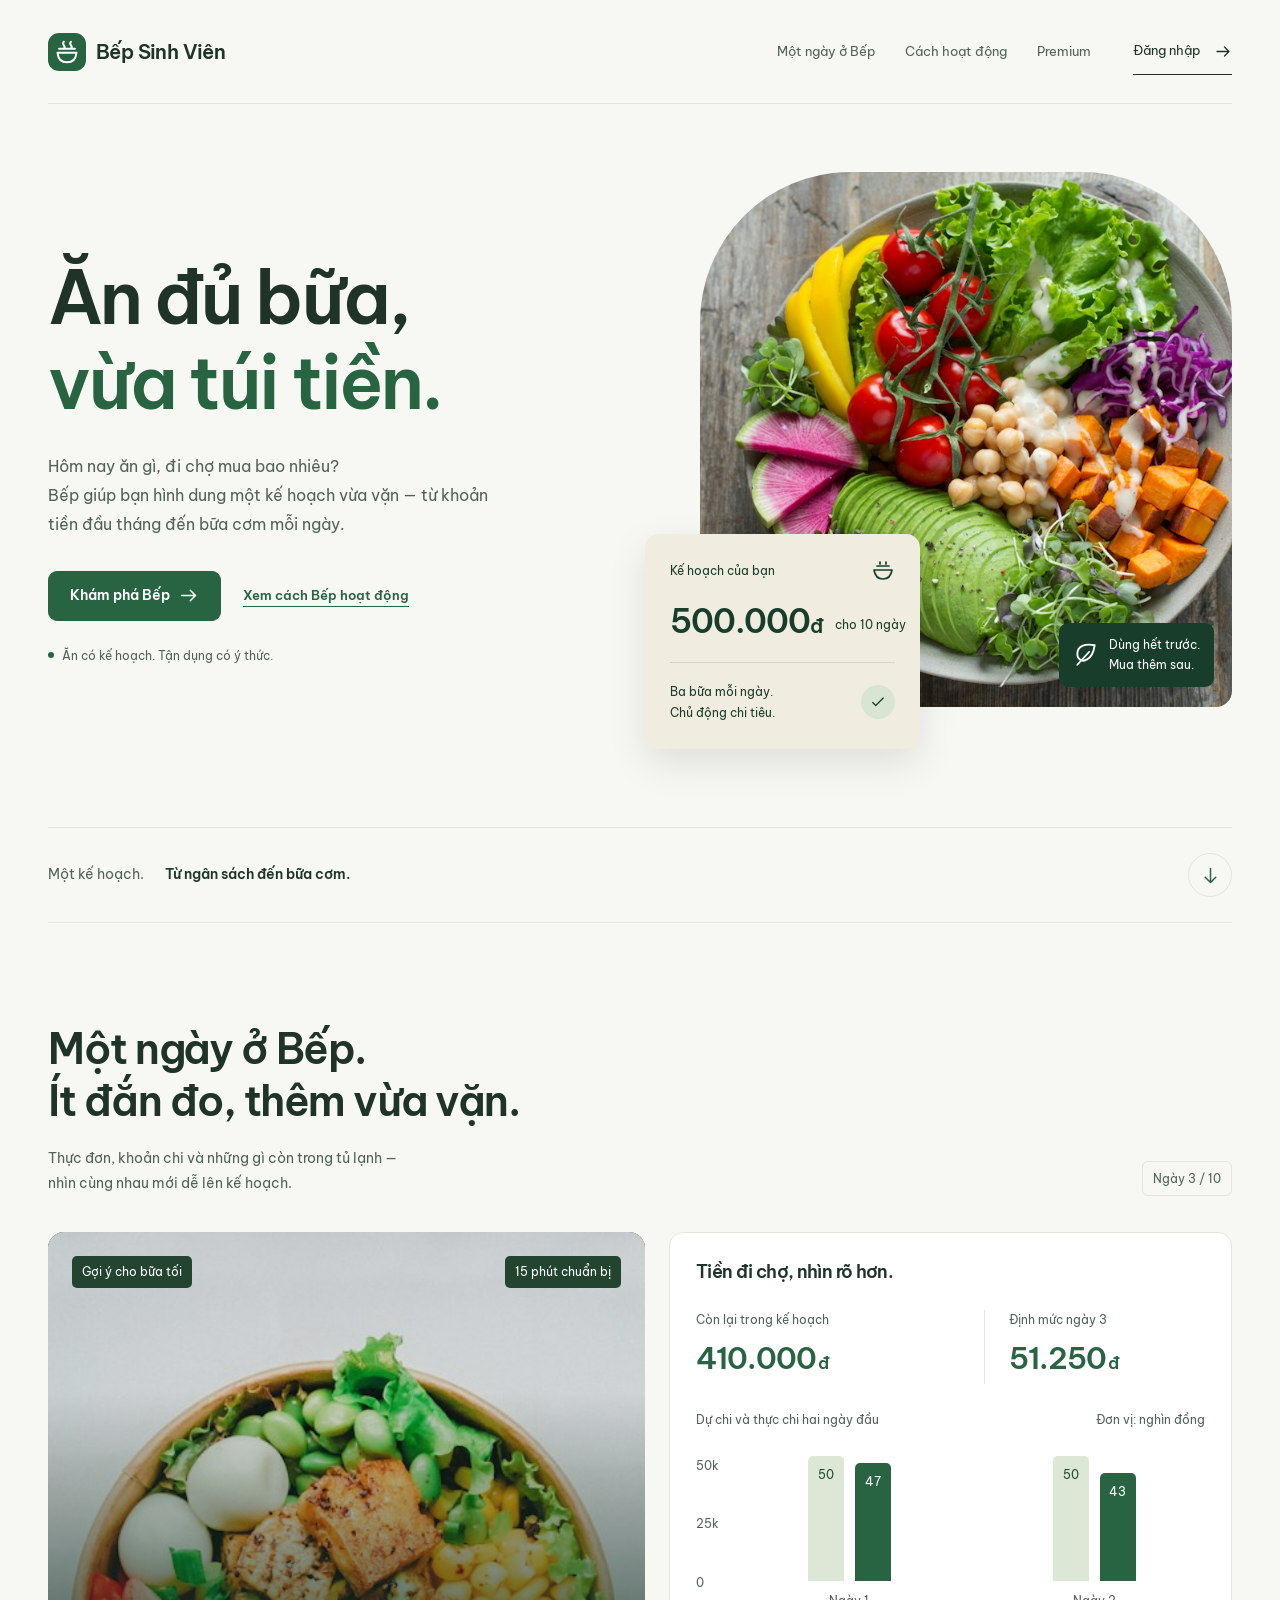
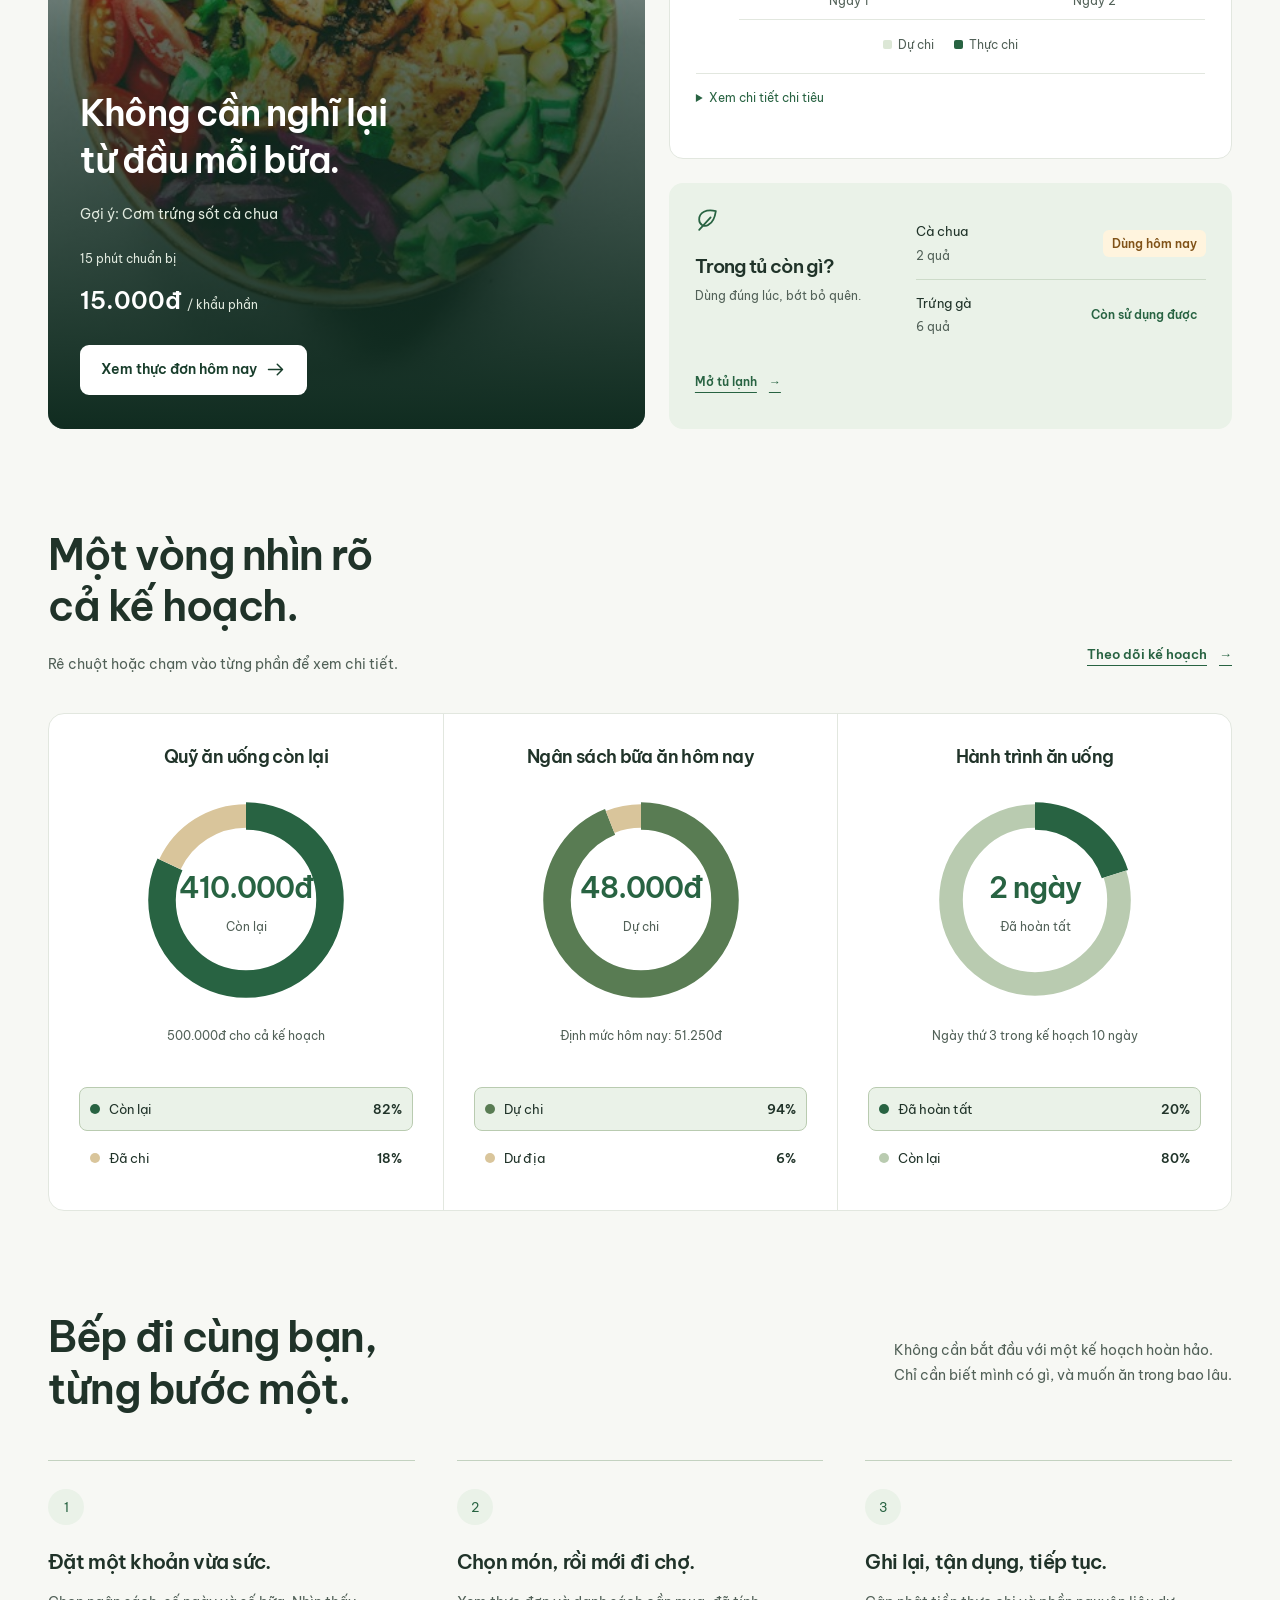
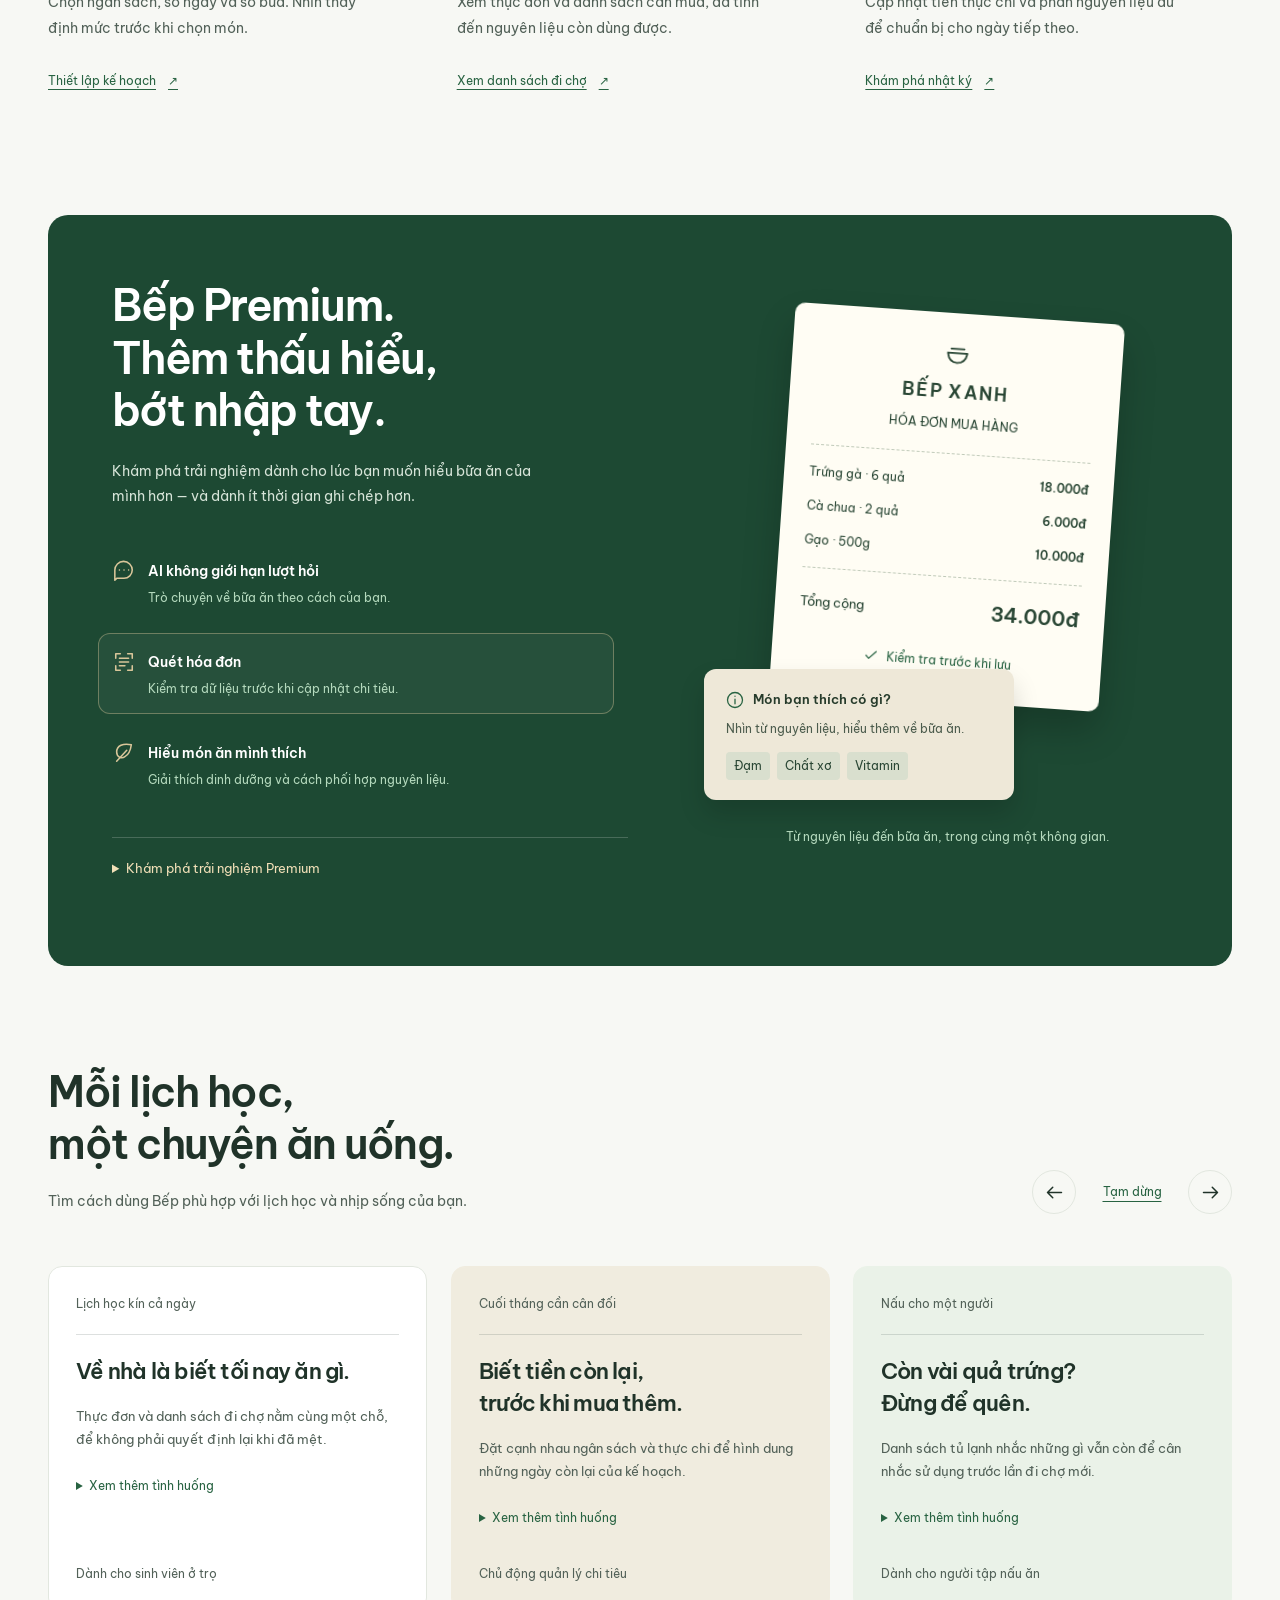
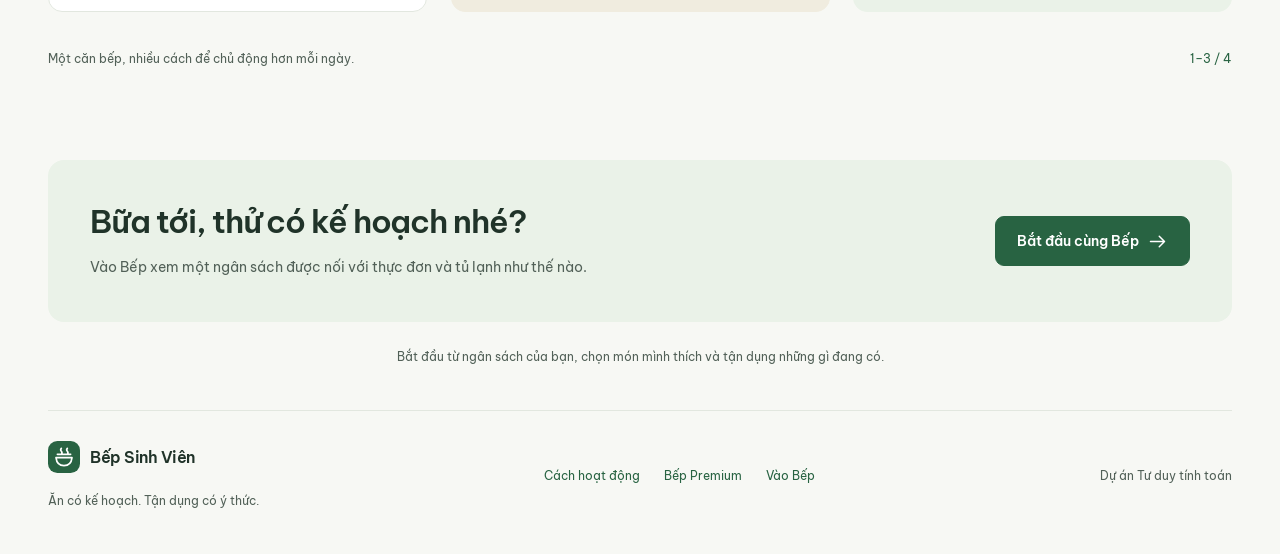
==== commit 9b71d624: "Fix pointer interactions on Premium and story cards" ====
--- a/index.html
+++ b/index.html
@@ -38,7 +38,7 @@
     </section>
     <section class="home-container home-section home-rings" id="plan-insights" aria-labelledby="rings-title"><div class="home-section-heading"><div><h2 id="rings-title">Một vòng nhìn rõ<br>cả kế hoạch.</h2><p>Rê chuột hoặc chạm vào từng phần để xem chi tiết.</p></div><a class="home-inline-link" href="dashboard.html#overview">Theo dõi kế hoạch <span aria-hidden="true">→</span></a></div><div class="ring-layout"><article class="ring-card" data-donut="budget"><h3>Quỹ ăn uống còn lại</h3><div class="donut-wrap"><svg class="donut-svg" viewBox="0 0 160 160" role="img" aria-label="Quỹ ăn uống còn lại: Còn lại 410.000đ, 82 phần trăm, Đã chi 90.000đ, 18 phần trăm"><circle class="donut-segment" cx="80" cy="80" r="64" pathLength="100" fill="none" stroke="#286342" stroke-width="18" stroke-dasharray="82 18" stroke-dashoffset="0" transform="rotate(-90 80 80)" data-ring-segment="0"/><circle class="donut-segment" cx="80" cy="80" r="64" pathLength="100" fill="none" stroke="#d9c59b" stroke-width="18" stroke-dasharray="18 82" stroke-dashoffset="-82" transform="rotate(-90 80 80)" data-ring-segment="1"/></svg><div class="donut-center"><strong data-ring-value>410.000đ</strong><span data-ring-label>Còn lại</span></div></div><p class="ring-note">500.000đ cho cả kế hoạch</p><div class="ring-legend"><button type="button" data-ring-part="0" data-label="Còn lại" data-value="410.000đ" aria-pressed="true" aria-label="Còn lại: 410.000đ, 82%"><span><i style="--ring-color:#286342"></i>Còn lại</span><strong>82%</strong></button><button type="button" data-ring-part="1" data-label="Đã chi" data-value="90.000đ" aria-pressed="false" aria-label="Đã chi: 90.000đ, 18%"><span><i style="--ring-color:#d9c59b"></i>Đã chi</span><strong>18%</strong></button></div></article><article class="ring-card" data-donut="daily"><h3>Ngân sách bữa ăn hôm nay</h3><div class="donut-wrap"><svg class="donut-svg" viewBox="0 0 160 160" role="img" aria-label="Ngân sách bữa ăn hôm nay: Dự chi 48.000đ, 94 phần trăm, Dư địa 3.250đ, 6 phần trăm"><circle class="donut-segment" cx="80" cy="80" r="64" pathLength="100" fill="none" stroke="#597c53" stroke-width="18" stroke-dasharray="94 6" stroke-dashoffset="0" transform="rotate(-90 80 80)" data-ring-segment="0"/><circle class="donut-segment" cx="80" cy="80" r="64" pathLength="100" fill="none" stroke="#d9c59b" stroke-width="18" stroke-dasharray="6 94" stroke-dashoffset="-94" transform="rotate(-90 80 80)" data-ring-segment="1"/></svg><div class="donut-center"><strong data-ring-value>48.000đ</strong><span data-ring-label>Dự chi</span></div></div><p class="ring-note">Định mức hôm nay: 51.250đ</p><div class="ring-legend"><button type="button" data-ring-part="0" data-label="Dự chi" data-value="48.000đ" aria-pressed="true" aria-label="Dự chi: 48.000đ, 94%"><span><i style="--ring-color:#597c53"></i>Dự chi</span><strong>94%</strong></button><button type="button" data-ring-part="1" data-label="Dư địa" data-value="3.250đ" aria-pressed="false" aria-label="Dư địa: 3.250đ, 6%"><span><i style="--ring-color:#d9c59b"></i>Dư địa</span><strong>6%</strong></button></div></article><article class="ring-card" data-donut="days"><h3>Hành trình ăn uống</h3><div class="donut-wrap"><svg class="donut-svg" viewBox="0 0 160 160" role="img" aria-label="Hành trình ăn uống: Đã hoàn tất 2 ngày, 20 phần trăm, Còn lại 8 ngày, 80 phần trăm"><circle class="donut-segment" cx="80" cy="80" r="64" pathLength="100" fill="none" stroke="#286342" stroke-width="18" stroke-dasharray="20 80" stroke-dashoffset="0" transform="rotate(-90 80 80)" data-ring-segment="0"/><circle class="donut-segment" cx="80" cy="80" r="64" pathLength="100" fill="none" stroke="#b9cbb0" stroke-width="18" stroke-dasharray="80 20" stroke-dashoffset="-20" transform="rotate(-90 80 80)" data-ring-segment="1"/></svg><div class="donut-center"><strong data-ring-value>2 ngày</strong><span data-ring-label>Đã hoàn tất</span></div></div><p class="ring-note">Ngày thứ 3 trong kế hoạch 10 ngày</p><div class="ring-legend"><button type="button" data-ring-part="0" data-label="Đã hoàn tất" data-value="2 ngày" aria-pressed="true" aria-label="Đã hoàn tất: 2 ngày, 20%"><span><i style="--ring-color:#286342"></i>Đã hoàn tất</span><strong>20%</strong></button><button type="button" data-ring-part="1" data-label="Còn lại" data-value="8 ngày" aria-pressed="false" aria-label="Còn lại: 8 ngày, 80%"><span><i style="--ring-color:#b9cbb0"></i>Còn lại</span><strong>80%</strong></button></div></article></div></section>
     <section class="home-how home-container home-section" id="how" aria-labelledby="how-title"><div class="home-section-heading"><h2 id="how-title">Bếp đi cùng bạn,<br>từng bước một.</h2><p>Không cần bắt đầu với một kế hoạch hoàn hảo.<br>Chỉ cần biết mình có gì, và muốn ăn trong bao lâu.</p></div><ol class="home-steps"><li><span class="step-number">1</span><h3>Đặt một khoản vừa sức.</h3><p>Chọn ngân sách, số ngày và số bữa. Nhìn thấy định mức trước khi chọn món.</p><a href="dashboard.html#setup">Thiết lập kế hoạch <span aria-hidden="true">↗</span></a></li><li><span class="step-number">2</span><h3>Chọn món, rồi mới đi chợ.</h3><p>Xem thực đơn và danh sách cần mua, đã tính đến nguyên liệu còn dùng được.</p><a href="dashboard.html#shopping">Xem danh sách đi chợ <span aria-hidden="true">↗</span></a></li><li><span class="step-number">3</span><h3>Ghi lại, tận dụng, tiếp tục.</h3><p>Cập nhật tiền thực chi và phần nguyên liệu dư để chuẩn bị cho ngày tiếp theo.</p><a href="dashboard.html#history">Khám phá nhật ký <span aria-hidden="true">↗</span></a></li></ol></section>
-    <section class="home-container home-section" id="premium" aria-labelledby="premium-title"><div class="home-premium"><div class="premium-copy"><h2 id="premium-title">Bếp Premium.<br>Thêm thấu hiểu,<br>bớt nhập tay.</h2><p>Khám phá trải nghiệm dành cho lúc bạn muốn hiểu bữa ăn của mình hơn — và dành ít thời gian ghi chép hơn.</p><ul class="premium-list"><li><svg class="icon" viewBox="0 0 24 24" aria-hidden="true"><path d="M21 11a9 9 0 0 1-9 9H4l-2 2V11a9 9 0 0 1 19 0ZM7 11h.01m5 0h.01m5 0h.01"/></svg><span><strong>AI không giới hạn lượt hỏi</strong><small>Trò chuyện về bữa ăn theo cách của bạn.</small></span></li><li><svg class="icon" viewBox="0 0 24 24" aria-hidden="true"><path d="M8 3H3v5m13-5h5v5M3 16v5h5m13-5v5h-5M7 8h10M7 12h10m-10 4h6"/></svg><span><strong>Quét hóa đơn</strong><small>Kiểm tra dữ liệu trước khi cập nhật chi tiêu.</small></span></li><li><svg class="icon" viewBox="0 0 24 24" aria-hidden="true"><path d="M20 3c-9-2-16 1-16 8 0 5 5 8 9 5 4-2 6-6 7-13ZM4 21l11-12"/></svg><span><strong>Hiểu món ăn mình thích</strong><small>Giải thích dinh dưỡng và cách phối hợp nguyên liệu.</small></span></li></ul><details class="premium-details"><summary>Khám phá trải nghiệm Premium</summary><p>Trải nghiệm Premium tập trung vào ba việc: trò chuyện về bữa ăn, kiểm tra từng dòng hóa đơn trước khi lưu và tìm hiểu dinh dưỡng theo nguyên liệu trong món bạn thích.</p></details></div><div class="premium-preview"><div class="receipt-visual" aria-label="Hóa đơn gồm trứng gà 18.000đ, cà chua 6.000đ và gạo 10.000đ, tổng 34.000đ"><div class="receipt-header"><svg class="icon" viewBox="0 0 24 24" aria-hidden="true"><path d="M3 11h18c-1 6-4 9-9 9s-8-3-9-9ZM6 7h12"/></svg><strong>BẾP XANH</strong><span>HÓA ĐƠN MUA HÀNG</span></div><div class="receipt-items"><div><span>Trứng gà · 6 quả</span><b>18.000đ</b></div><div><span>Cà chua · 2 quả</span><b>6.000đ</b></div><div><span>Gạo · 500g</span><b>10.000đ</b></div></div><div class="receipt-sum"><span>Tổng cộng</span><strong>34.000đ</strong></div><div class="receipt-status"><svg class="icon" viewBox="0 0 24 24" aria-hidden="true"><path d="m5 12 4 4L19 6"/></svg>Kiểm tra trước khi lưu</div></div><div class="nutrition-visual"><div><svg class="icon" viewBox="0 0 24 24" aria-hidden="true"><path d="M12 22a10 10 0 1 0 0-20 10 10 0 0 0 0 20Zm0-11v6m0-10h.01"/></svg><strong>Món bạn thích có gì?</strong></div><p>Nhìn từ nguyên liệu, hiểu thêm về bữa ăn.</p><div><span>Đạm</span><span>Chất xơ</span><span>Vitamin</span></div></div><p class="premium-preview-note">Từ nguyên liệu đến bữa ăn, trong cùng một không gian.</p></div></div></section>
+    <section class="home-container home-section" id="premium" aria-labelledby="premium-title"><div class="home-premium"><div class="premium-copy"><h2 id="premium-title">Bếp Premium.<br>Thêm thấu hiểu,<br>bớt nhập tay.</h2><p>Khám phá trải nghiệm dành cho lúc bạn muốn hiểu bữa ăn của mình hơn — và dành ít thời gian ghi chép hơn.</p><ul class="premium-list"><li><button class="premium-feature" type="button" data-premium-preview="chat" aria-pressed="false" aria-controls="premium-preview"><svg class="icon" viewBox="0 0 24 24" aria-hidden="true"><path d="M21 11a9 9 0 0 1-9 9H4l-2 2V11a9 9 0 0 1 19 0ZM7 11h.01m5 0h.01m5 0h.01"/></svg><span><strong>AI không giới hạn lượt hỏi</strong><small>Trò chuyện về bữa ăn theo cách của bạn.</small></span></button></li><li><button class="premium-feature" type="button" data-premium-preview="receipt" aria-pressed="true" aria-controls="premium-preview"><svg class="icon" viewBox="0 0 24 24" aria-hidden="true"><path d="M8 3H3v5m13-5h5v5M3 16v5h5m13-5v5h-5M7 8h10M7 12h10m-10 4h6"/></svg><span><strong>Quét hóa đơn</strong><small>Kiểm tra dữ liệu trước khi cập nhật chi tiêu.</small></span></button></li><li><button class="premium-feature" type="button" data-premium-preview="nutrition" aria-pressed="false" aria-controls="premium-preview"><svg class="icon" viewBox="0 0 24 24" aria-hidden="true"><path d="M20 3c-9-2-16 1-16 8 0 5 5 8 9 5 4-2 6-6 7-13ZM4 21l11-12"/></svg><span><strong>Hiểu món ăn mình thích</strong><small>Giải thích dinh dưỡng và cách phối hợp nguyên liệu.</small></span></button></li></ul><details class="premium-details"><summary>Khám phá trải nghiệm Premium</summary><p>Trải nghiệm Premium tập trung vào ba việc: trò chuyện về bữa ăn, kiểm tra từng dòng hóa đơn trước khi lưu và tìm hiểu dinh dưỡng theo nguyên liệu trong món bạn thích.</p></details></div><div class="premium-preview" id="premium-preview" data-preview="receipt"><div class="premium-chat-preview" hidden><div class="premium-chat-title"><svg class="icon" viewBox="0 0 24 24" aria-hidden="true"><path d="M21 11a9 9 0 0 1-9 9H4l-2 2V11a9 9 0 0 1 19 0ZM7 11h.01m5 0h.01m5 0h.01"/></svg><div><strong>Cùng Bếp nghĩ món ngon</strong><span>Bắt đầu từ nguyên liệu bạn có</span></div></div><p class="premium-chat-question">Còn trứng và cà chua, tối nay ăn gì?</p><p class="premium-chat-answer">Bạn có thể chọn trứng sốt cà chua. Kiểm tra lượng nguyên liệu trong tủ lạnh rồi xem thực đơn để chuẩn bị bữa tối.</p><a class="home-inline-link" href="dashboard.html#menu">Mở thực đơn hôm nay <span aria-hidden="true">→</span></a></div><div class="receipt-visual" aria-label="Hóa đơn gồm trứng gà 18.000đ, cà chua 6.000đ và gạo 10.000đ, tổng 34.000đ"><div class="receipt-header"><svg class="icon" viewBox="0 0 24 24" aria-hidden="true"><path d="M3 11h18c-1 6-4 9-9 9s-8-3-9-9ZM6 7h12"/></svg><strong>BẾP XANH</strong><span>HÓA ĐƠN MUA HÀNG</span></div><div class="receipt-items"><div><span>Trứng gà · 6 quả</span><b>18.000đ</b></div><div><span>Cà chua · 2 quả</span><b>6.000đ</b></div><div><span>Gạo · 500g</span><b>10.000đ</b></div></div><div class="receipt-sum"><span>Tổng cộng</span><strong>34.000đ</strong></div><div class="receipt-status"><svg class="icon" viewBox="0 0 24 24" aria-hidden="true"><path d="m5 12 4 4L19 6"/></svg>Kiểm tra trước khi lưu</div></div><div class="nutrition-visual"><div><svg class="icon" viewBox="0 0 24 24" aria-hidden="true"><path d="M12 22a10 10 0 1 0 0-20 10 10 0 0 0 0 20Zm0-11v6m0-10h.01"/></svg><strong>Món bạn thích có gì?</strong></div><p>Nhìn từ nguyên liệu, hiểu thêm về bữa ăn.</p><div><span>Đạm</span><span>Chất xơ</span><span>Vitamin</span></div></div><p class="premium-preview-note">Từ nguyên liệu đến bữa ăn, trong cùng một không gian.</p></div></div></section>
     <section class="home-stories home-container home-section" aria-labelledby="stories-title"><div class="home-section-heading"><div><h2 id="stories-title">Mỗi lịch học,<br>một chuyện ăn uống.</h2><p>Tìm cách dùng Bếp phù hợp với lịch học và nhịp sống của bạn.</p></div><div class="story-controls" hidden><button class="icon-btn" id="story-prev" aria-label="Xem tình huống trước" aria-controls="story-track"><svg class="icon" viewBox="0 0 24 24" aria-hidden="true"><path d="M20 12H4m6-6-6 6 6 6"/></svg></button><button class="story-pause" id="story-pause">Tạm dừng</button><button class="icon-btn" id="story-next" aria-label="Xem tình huống tiếp theo" aria-controls="story-track"><svg class="icon" viewBox="0 0 24 24" aria-hidden="true"><path d="M4 12h16m-6-6 6 6-6 6"/></svg></button></div></div>
       <div class="story-track" id="story-track" tabindex="0" role="region" aria-label="Các cách dùng Bếp trong đời sống sinh viên, có thể cuộn ngang">
         <article class="story-card"><div class="story-tag">Lịch học kín cả ngày</div><h3>Về nhà là biết tối nay ăn gì.</h3><p>Thực đơn và danh sách đi chợ nằm cùng một chỗ, để không phải quyết định lại khi đã mệt.</p><details><summary>Xem thêm tình huống</summary><p>Xem món trước giờ tan học, mở danh sách nguyên liệu khi ghé chợ và cập nhật khoản chi sau khi về. Mỗi bước nối tiếp nhau để bạn dễ theo dõi.</p></details><span class="story-context">Dành cho sinh viên ở trọ</span></article>
--- a/css/home.css
+++ b/css/home.css
@@ -74,6 +74,36 @@
 .pointer-glint { position:relative; }
 .pointer-glint:before { content:''; position:absolute; inset:0; border-radius:inherit; pointer-events:none; background:radial-gradient(240px circle at var(--pointer-x,50%) var(--pointer-y,50%),#a9c99c30,transparent 70%); opacity:0; transition:opacity .25s ease-out; }
 .pointer-glint.is-pointer-active:before { opacity:1; }
+.premium-list { gap:10px; }
+.premium-list li { display:block; }
+.premium-feature { display:flex; align-items:flex-start; gap:13px; width:100%; min-height:74px; padding:14px; margin-left:-14px; background:transparent; border:1px solid transparent; border-radius:12px; color:inherit; text-align:left; }
+.premium-feature:hover,.premium-feature:focus-visible { background:#ffffff12; border-color:#ffffff30; }
+.premium-feature[aria-pressed=true] { background:#ffffff0b; border-color:#d9c69a66; }
+.premium-feature .icon { flex-shrink:0; transition:color .2s ease-out; }
+.premium-feature:hover .icon { color:#fff0cc; }
+.home-premium.pointer-glint:before { background:radial-gradient(420px circle at var(--pointer-x,50%) var(--pointer-y,50%),#b4d9bd22,transparent 75%); }
+.premium-chat-preview { background:#fffdf4; color:#294634; padding:26px; border-radius:14px; box-shadow:0 14px 28px #00000026; }
+.premium-chat-title { display:flex; gap:12px; align-items:center; padding-bottom:20px; border-bottom:1px solid #dce4d5; }
+.premium-chat-title .icon { color:#286342; width:26px; height:26px; }
+.premium-chat-title strong { font-size:15px; }
+.premium-chat-title span { display:block; font-size:12px; margin-top:5px; }
+.premium-chat-preview p { padding:15px; border-radius:10px; font-size:13px; margin-top:20px; }
+.premium-chat-question { background:#286342; color:#fff; margin-left:25px; }
+.premium-chat-answer { background:#eaf2e8; color:#294634; margin-right:20px; }
+.premium-chat-preview>a { font-size:12px; margin-top:18px; color:#286342; }
+.premium-preview[data-preview=nutrition] { min-height:390px; display:flex; flex-direction:column; justify-content:center; }
+.premium-preview[data-preview=nutrition] .nutrition-visual { width:100%; margin:0; padding:30px; }
+.premium-preview[data-preview=nutrition] .nutrition-visual strong { font-size:18px; }
+.premium-preview[data-preview=nutrition] .nutrition-visual p { font-size:14px; margin-top:15px; }
+.premium-preview[data-preview=nutrition] .nutrition-visual>div:last-child { margin-top:24px; flex-wrap:wrap; }
+.premium-preview[data-preview=nutrition] .nutrition-visual>div:last-child>span { padding:8px 12px; font-size:13px; }
+.story-track { padding-top:16px; padding-bottom:20px; }
+.story-card { transition:border-color .22s ease-out,box-shadow .22s ease-out,transform .3s cubic-bezier(.16,1,.3,1); }
+.story-card:hover,.story-card:focus-within { border-color:#92b18b; box-shadow:0 8px 18px #00000012; }
+.story-card .story-tag { transition:color .2s ease-out; }
+.story-card:hover .story-tag { color:var(--green); }
+.story-card summary:hover { text-decoration:underline; text-underline-offset:5px; }
+@media(max-width:600px) { .premium-feature { margin-left:0; padding:13px; }.premium-chat-preview { padding:20px; }.premium-preview[data-preview=nutrition] { min-height:300px; }.premium-preview[data-preview=nutrition] .nutrition-visual { padding:24px 20px; } }
 @media(hover:hover) and (pointer:fine) and (prefers-reduced-motion:no-preference) {
   .pointer-tilt { transform:perspective(1100px) rotateX(var(--tilt-x,0deg)) rotateY(var(--tilt-y,0deg)) rotate(var(--tilt-base,0deg)); transition:transform .3s cubic-bezier(.16,1,.3,1); }
   .receipt-visual.pointer-tilt { --tilt-base:4deg; }
